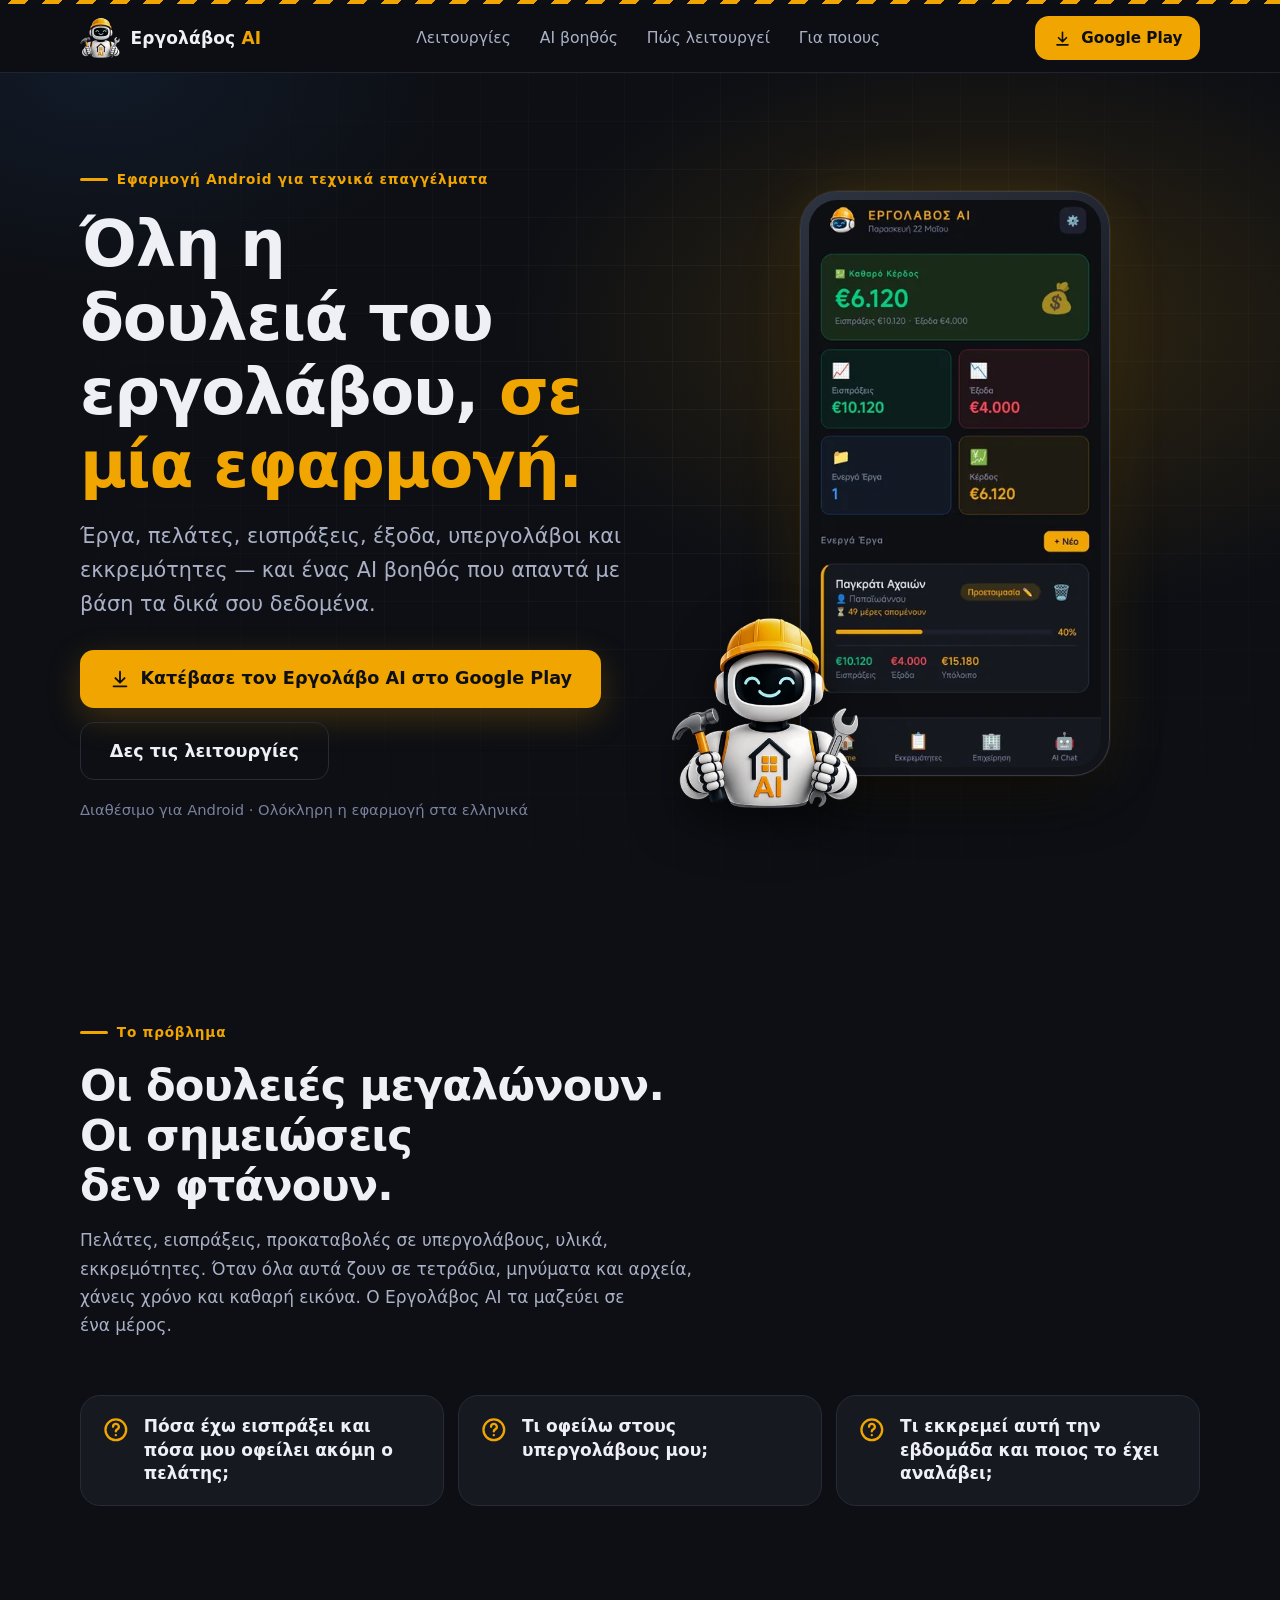
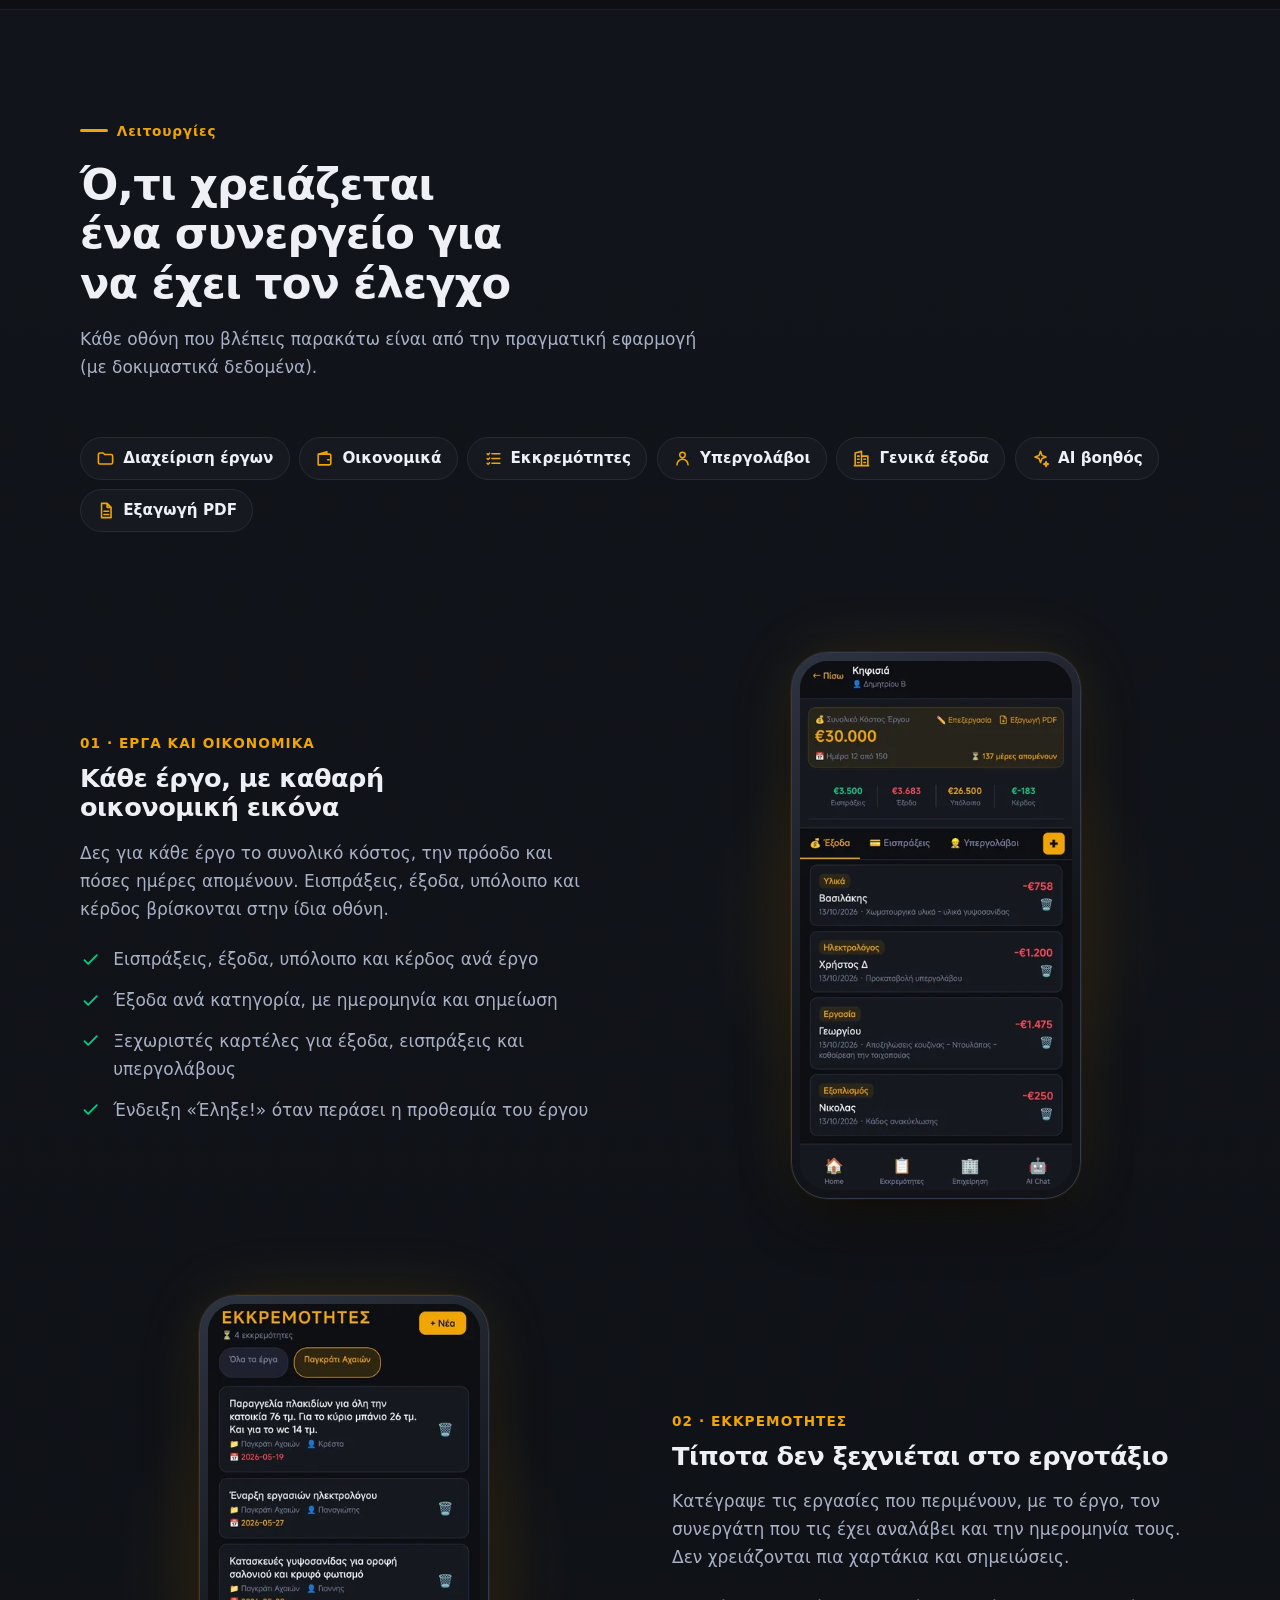
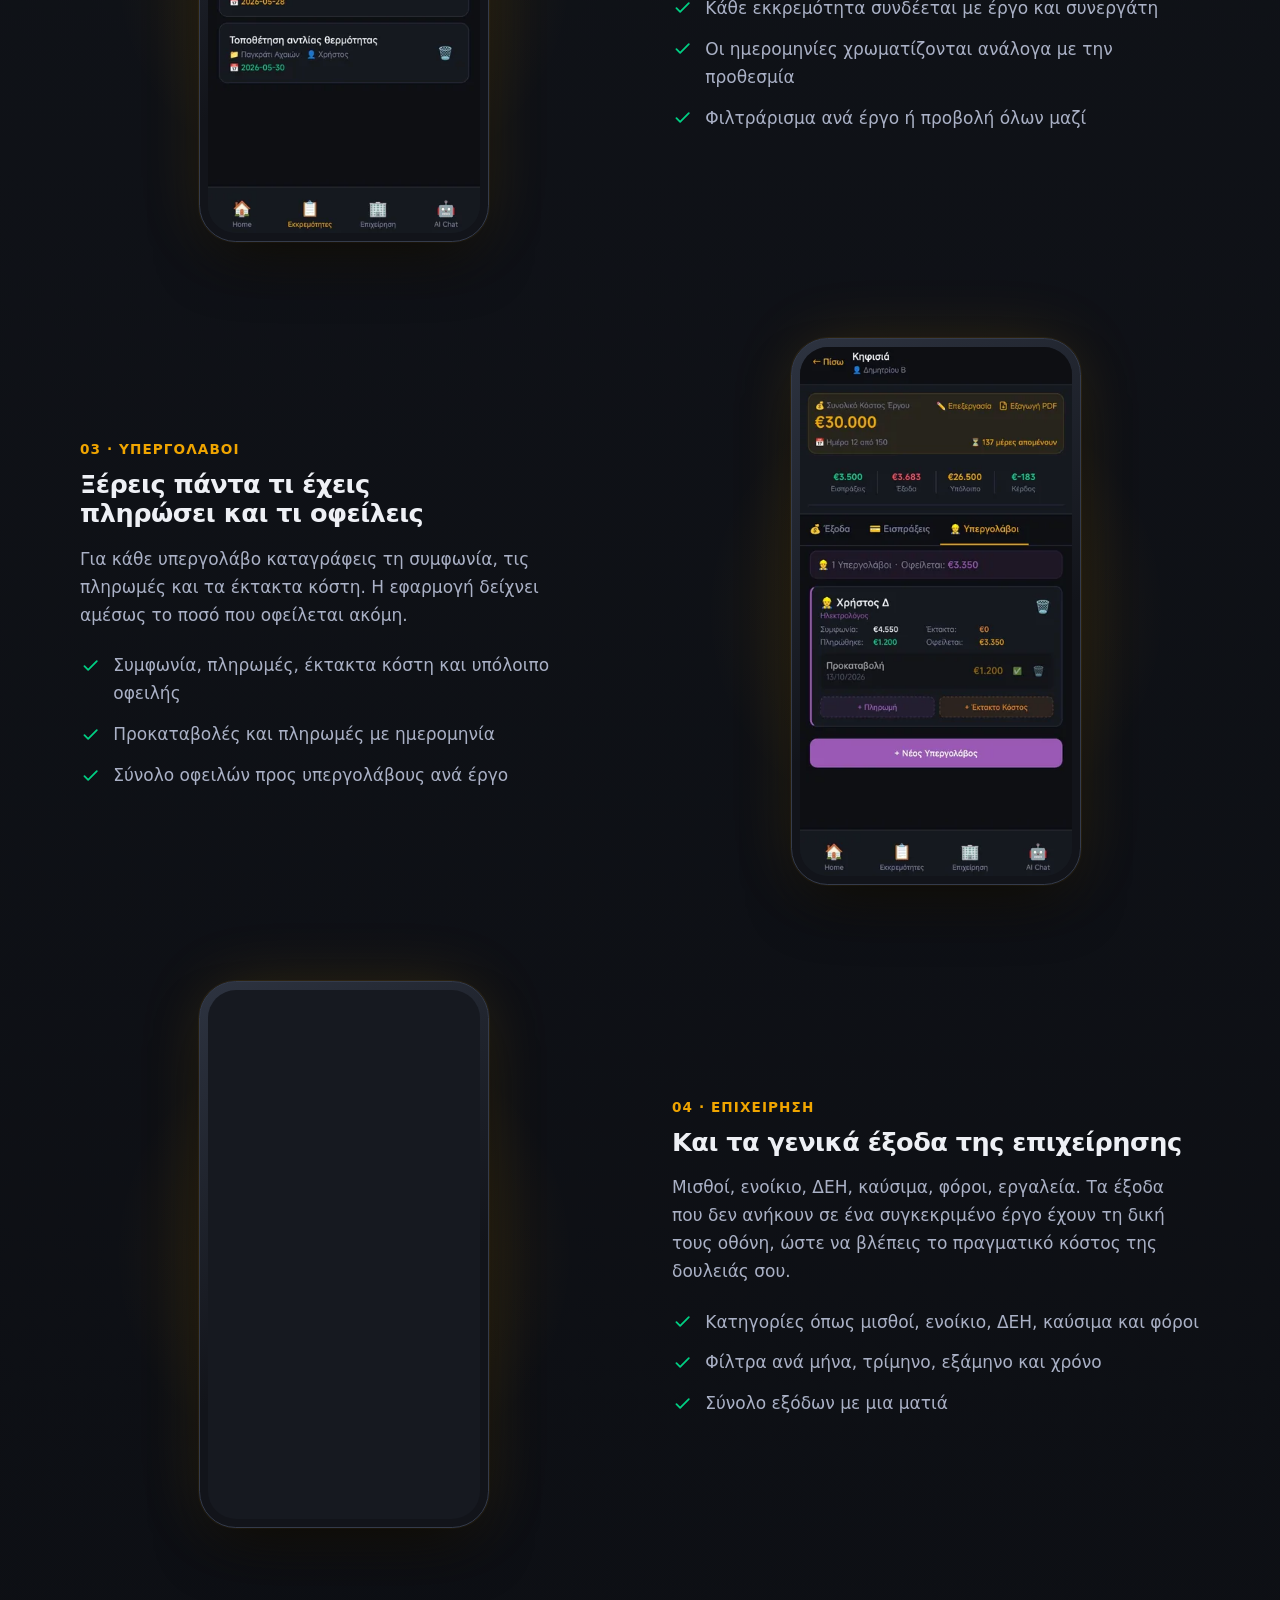
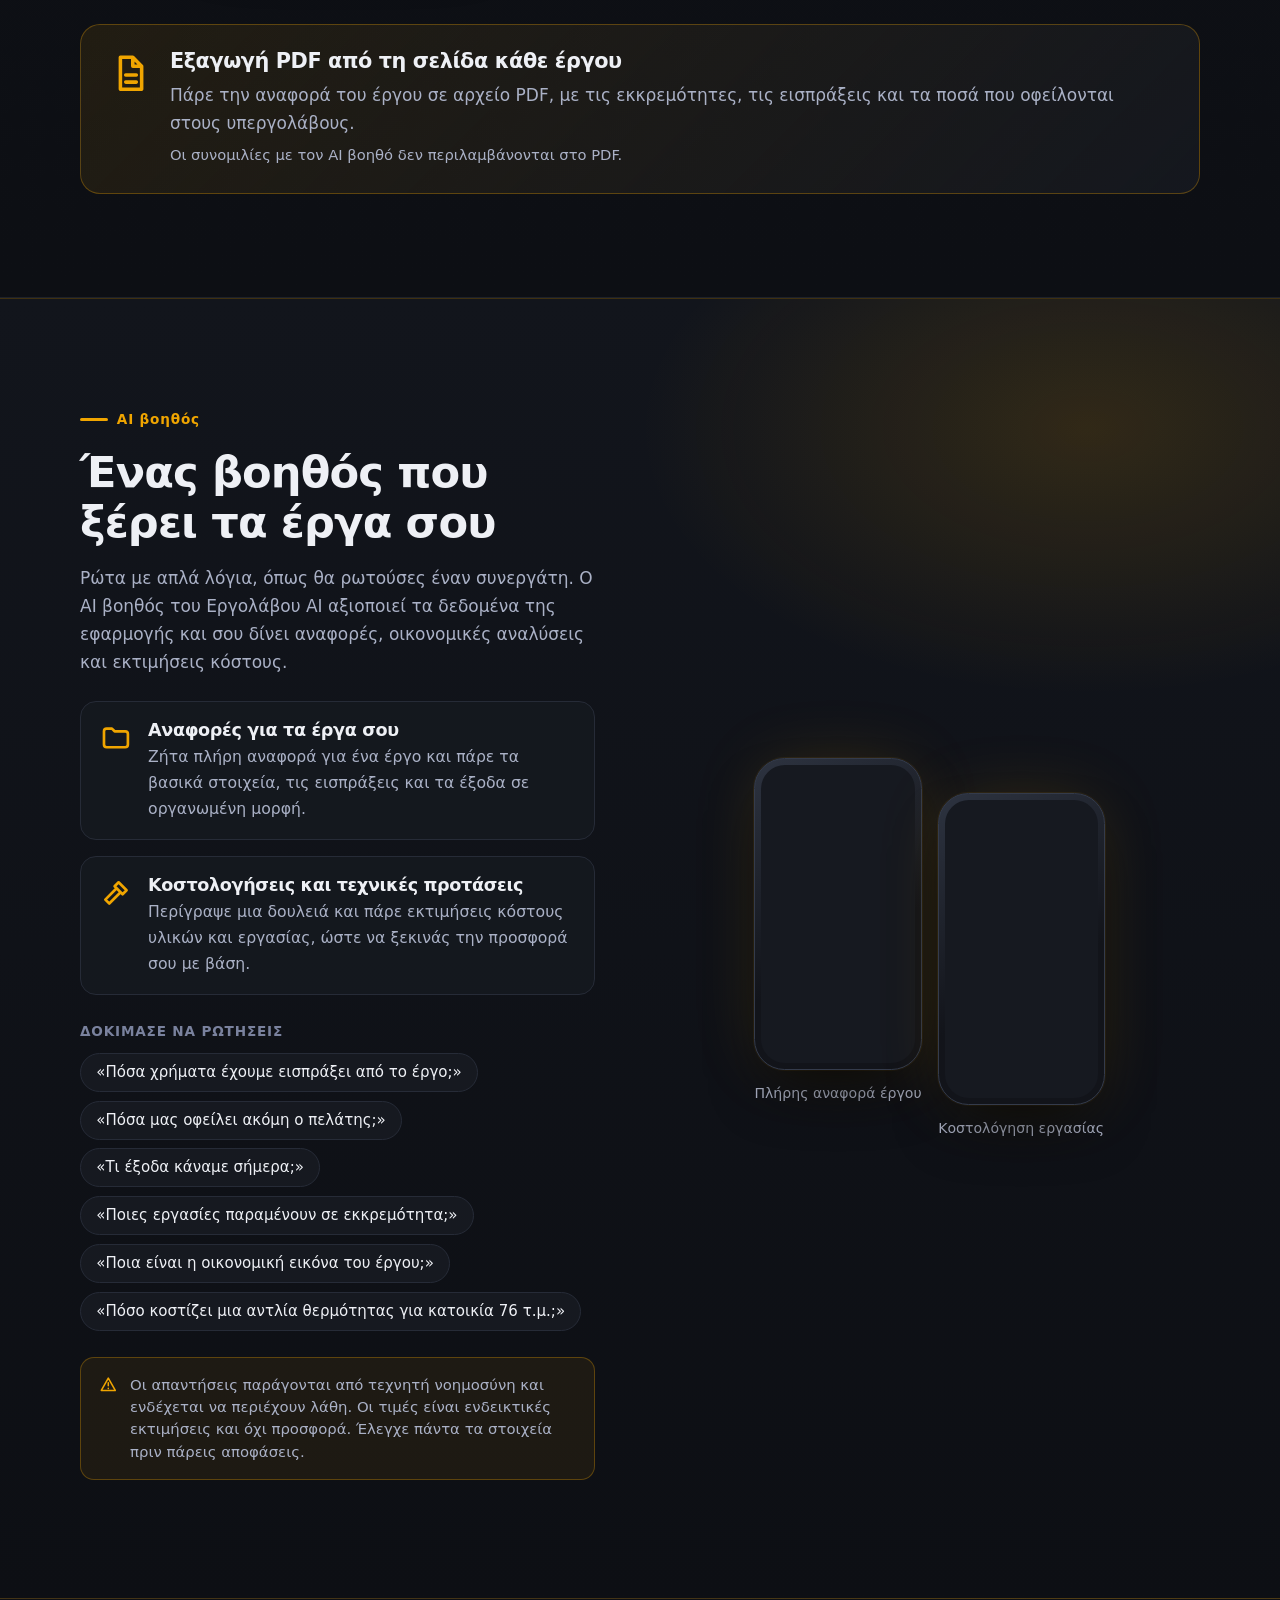
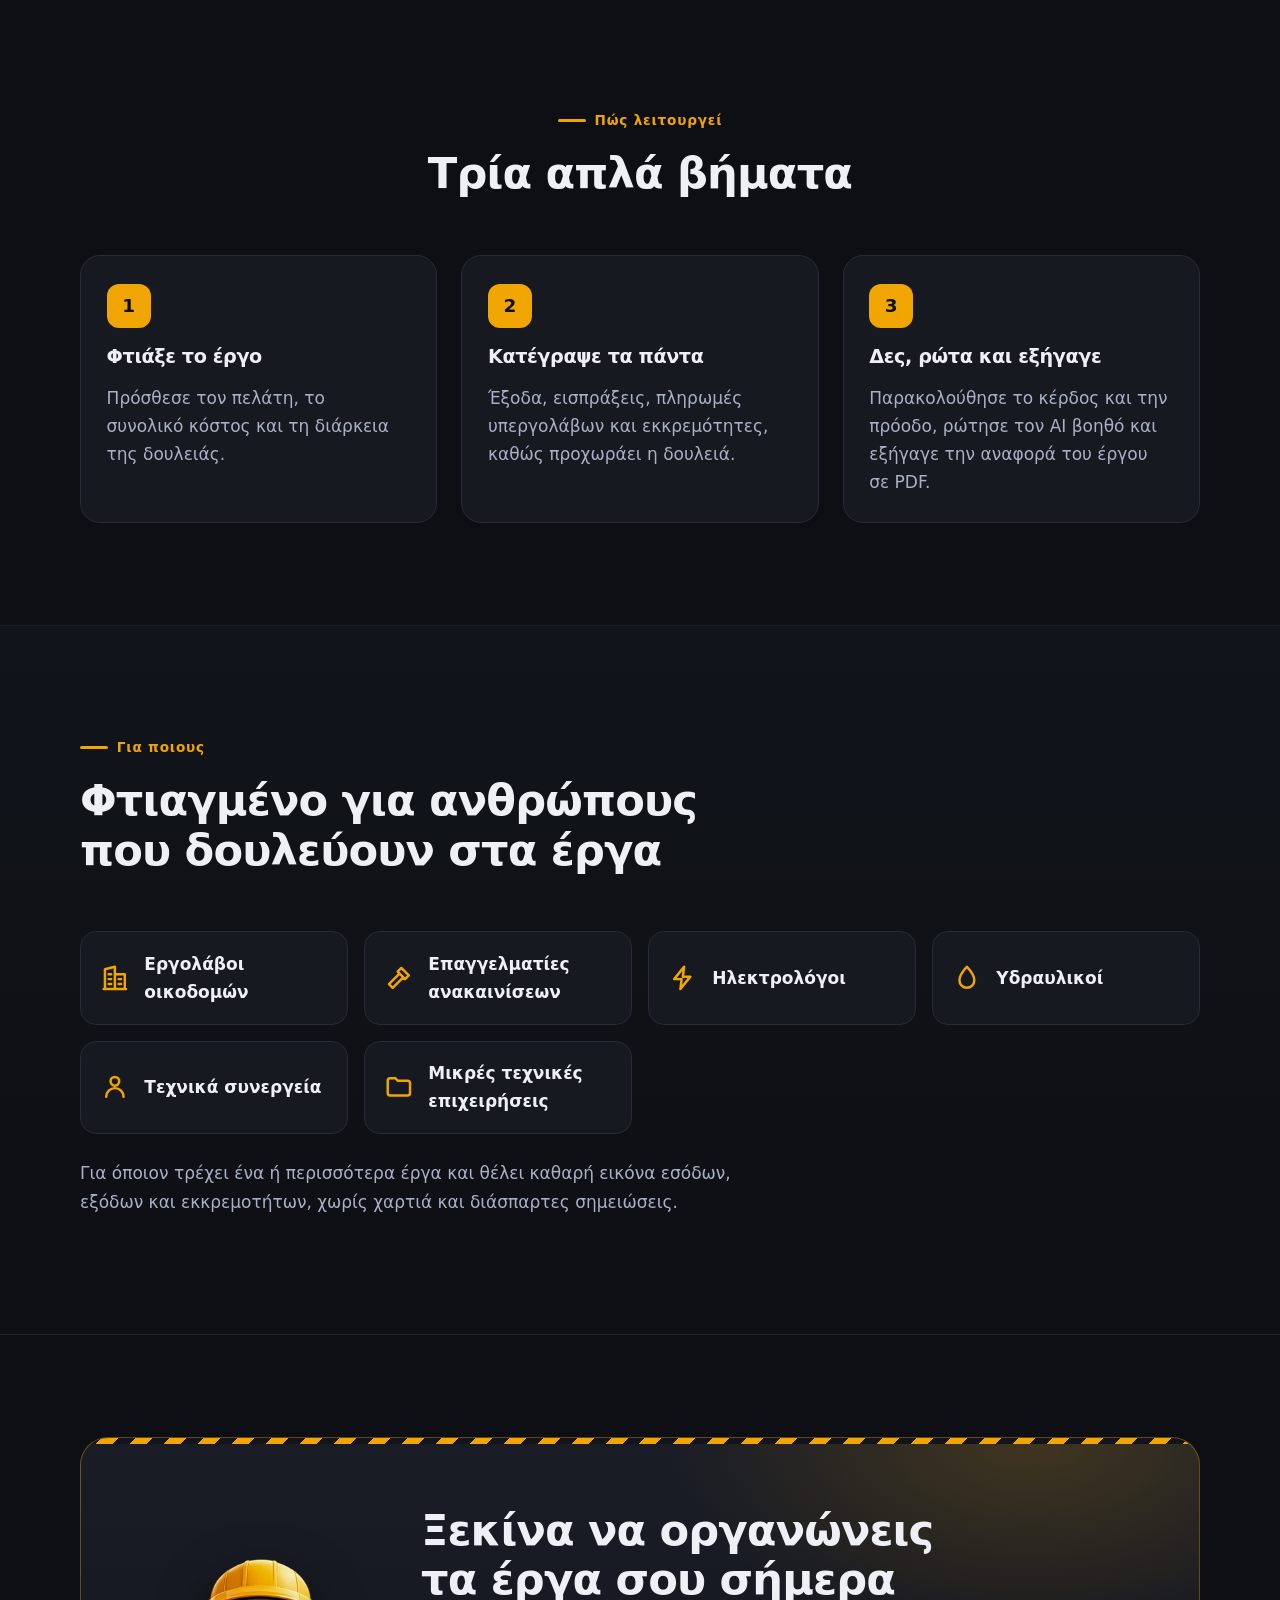
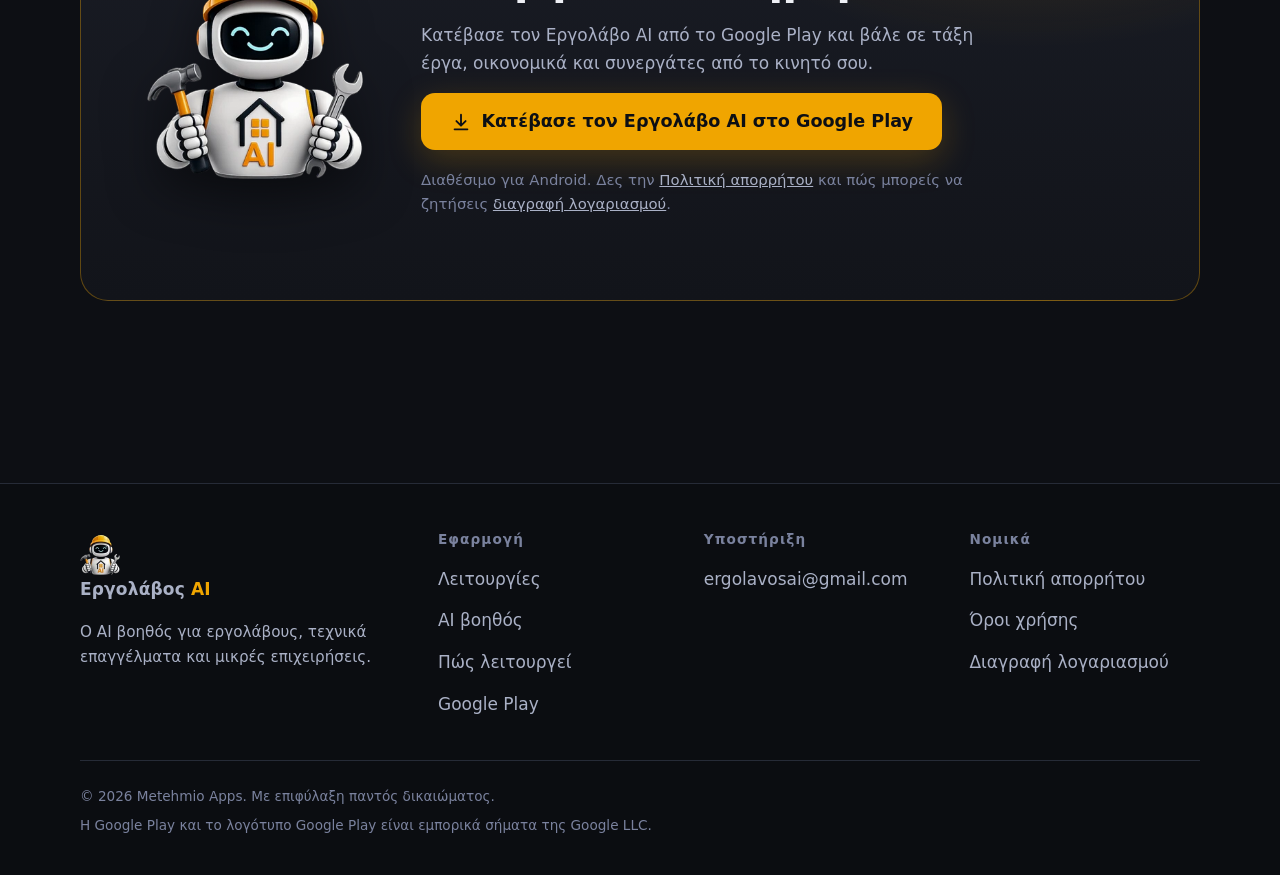
==== index.html @ 2bcfa74c "Ενημέρωση: εξαγωγή PDF και νέα screenshots" ====
<!doctype html>
<html lang="el">
<head>
  <meta charset="utf-8">
  <meta name="viewport" content="width=device-width, initial-scale=1">
  <title>Εργολάβος AI – Εφαρμογή διαχείρισης έργων για εργολάβους</title>
  <meta name="description" content="Ο Εργολάβος AI είναι η εφαρμογή Android με AI βοηθό για εργολάβους: διαχείριση έργων, εισπράξεων, εξόδων, υπεργολάβων και εκκρεμοτήτων.">
  <meta name="theme-color" content="#0d0f14">
  <meta name="referrer" content="strict-origin-when-cross-origin">
  <meta http-equiv="Content-Security-Policy" content="default-src 'none'; img-src 'self'; style-src 'self'; script-src 'none'; connect-src 'none'; font-src 'none'; object-src 'none'; base-uri 'self'; form-action 'none'">
  <link rel="canonical" href="https://ergolavosai.gr/">

  <meta property="og:type" content="website">
  <meta property="og:locale" content="el_GR">
  <meta property="og:site_name" content="Εργολάβος AI">
  <meta property="og:title" content="Εργολάβος AI – Όλη η δουλειά του εργολάβου σε μία εφαρμογή">
  <meta property="og:description" content="Έργα, εισπράξεις, έξοδα, υπεργολάβοι και εκκρεμότητες, με AI βοηθό που ξέρει τα δεδομένα σου. Διαθέσιμο στο Google Play.">
  <meta property="og:url" content="https://ergolavosai.gr/">
  <meta property="og:image" content="https://ergolavosai.gr/assets/og-image.png">
  <meta property="og:image:width" content="1200">
  <meta property="og:image:height" content="630">
  <meta property="og:image:alt" content="Εργολάβος AI – ο ρομπότ μασκότ με κίτρινο κράνος">
  <meta name="twitter:card" content="summary_large_image">
  <meta name="twitter:title" content="Εργολάβος AI – Όλη η δουλειά του εργολάβου σε μία εφαρμογή">
  <meta name="twitter:description" content="Έργα, εισπράξεις, έξοδα, υπεργολάβοι και εκκρεμότητες, με AI βοηθό. Διαθέσιμο στο Google Play.">
  <meta name="twitter:image" content="https://ergolavosai.gr/assets/og-image.png">

  <link rel="icon" href="favicon.ico" sizes="48x48">
  <link rel="icon" href="favicon-32.png" type="image/png" sizes="32x32">
  <link rel="apple-touch-icon" href="apple-touch-icon.png">
  <link rel="stylesheet" href="styles.css">

  <script type="application/ld+json">
  {
    "@context": "https://schema.org",
    "@type": "SoftwareApplication",
    "name": "Εργολάβος AI",
    "applicationCategory": "BusinessApplication",
    "operatingSystem": "Android",
    "inLanguage": "el",
    "description": "Εφαρμογή Android με AI βοηθό για εργολάβους και τεχνικά επαγγέλματα: διαχείριση έργων, εισπράξεων, εξόδων, υπεργολάβων και εκκρεμοτήτων.",
    "url": "https://ergolavosai.gr/",
    "downloadUrl": "https://play.google.com/store/apps/details?id=com.metehmio.ergolabosai",
    "installUrl": "https://play.google.com/store/apps/details?id=com.metehmio.ergolabosai",
    "image": "https://ergolavosai.gr/assets/mascot-640.webp",
    "author": { "@type": "Organization", "name": "Metehmio Apps" }
  }
  </script>
</head>
<body>

<svg class="sprite" aria-hidden="true" focusable="false" xmlns="http://www.w3.org/2000/svg">
  <symbol id="i-check" viewBox="0 0 24 24"><path d="M5 12.5l4.2 4.2L19 7"/></symbol>
  <symbol id="i-download" viewBox="0 0 24 24"><path d="M12 4v11M7 11l5 5 5-5M5 20h14"/></symbol>
  <symbol id="i-folder" viewBox="0 0 24 24"><path d="M3 7a2 2 0 0 1 2-2h4l2 2h8a2 2 0 0 1 2 2v8a2 2 0 0 1-2 2H5a2 2 0 0 1-2-2z"/></symbol>
  <symbol id="i-wallet" viewBox="0 0 24 24"><path d="M4 6.5h14a2 2 0 0 1 2 2V18a2 2 0 0 1-2 2H4zM4 6.5l11-3v3M16 13.5h2"/></symbol>
  <symbol id="i-list" viewBox="0 0 24 24"><path d="M10 6h10M10 12h10M10 18h10M4 6l1.2 1.2L7 5.4M4 12l1.2 1.2L7 11.4M4 18l1.2 1.2L7 17.4"/></symbol>
  <symbol id="i-people" viewBox="0 0 24 24"><path d="M12 11a3.5 3.5 0 1 0 0-7 3.5 3.5 0 0 0 0 7zM5 20a7 7 0 0 1 14 0"/></symbol>
  <symbol id="i-building" viewBox="0 0 24 24"><path d="M4 21V5l8-2v18M12 9h8v12M7 9h2M7 13h2M7 17h2M15 13h2M15 17h2M3 21h18"/></symbol>
  <symbol id="i-spark" viewBox="0 0 24 24"><path d="M12 3l1.9 5.1L19 10l-5.1 1.9L12 17l-1.9-5.1L5 10l5.1-1.9zM19 16l.8 2.2L22 19l-2.2.8L19 22l-.8-2.2L16 19l2.2-.8z"/></symbol>
  <symbol id="i-warn" viewBox="0 0 24 24"><path d="M12 4l9 16H3zM12 10v4M12 17.2v.1"/></symbol>
  <symbol id="i-help" viewBox="0 0 24 24"><path d="M12 21a9 9 0 1 0 0-18 9 9 0 0 0 0 18zM9.6 9.4a2.5 2.5 0 1 1 3.6 2.2c-.8.4-1.2.9-1.2 1.8M12 16.6v.1"/></symbol>
  <symbol id="i-hammer" viewBox="0 0 24 24"><path d="M14 4l6 6-3 3-6-6zM12.5 8.5L4 17l3 3 8.5-8.5"/></symbol>
  <symbol id="i-drop" viewBox="0 0 24 24"><path d="M12 3s6 6.5 6 11a6 6 0 0 1-12 0c0-4.5 6-11 6-11z"/></symbol>
  <symbol id="i-file" viewBox="0 0 24 24"><path d="M7 3h7l5 5v13H7zM14 3v5h5M10 13h6M10 17h6"/></symbol>
  <symbol id="i-bolt" viewBox="0 0 24 24"><path d="M13 3L5 13h6l-1 8 8-10h-6z"/></symbol>
</svg>

<a class="skip" href="#main">Μετάβαση στο περιεχόμενο</a>

<div class="topbar" aria-hidden="true"></div>
<header class="site-header">
  <div class="wrap">
    <a class="brand" href="#top" aria-label="Εργολάβος AI – αρχική">
      <img src="assets/mascot-80.webp" width="40" height="40" alt="">
      <span>Εργολάβος <b>AI</b></span>
    </a>
    <nav class="nav" aria-label="Κύριο μενού">
      <a href="#features">Λειτουργίες</a>
      <a href="#ai">AI βοηθός</a>
      <a href="#how">Πώς λειτουργεί</a>
      <a href="#who">Για ποιους</a>
    </nav>
    <a class="btn btn-sm" href="https://play.google.com/store/apps/details?id=com.metehmio.ergolabosai&amp;hl=el" target="_blank" rel="noopener noreferrer">
      <svg class="i" aria-hidden="true"><use href="#i-download"/></svg>
      Google Play
    </a>
  </div>
</header>

<main id="main">

  <!-- 1. HERO -->
  <section class="hero" id="top" aria-labelledby="hero-title">
    <div class="wrap">
      <div>
        <p class="eyebrow">Εφαρμογή Android για τεχνικά επαγγέλματα</p>
        <h1 id="hero-title">Όλη η δουλειά του εργολάβου, <em>σε μία εφαρμογή.</em></h1>
        <p class="lead">Έργα, πελάτες, εισπράξεις, έξοδα, υπεργολάβοι και εκκρεμότητες — και ένας AI βοηθός που απαντά με βάση τα δικά σου δεδομένα.</p>
        <div class="cta-row">
          <a class="btn btn-lg" href="https://play.google.com/store/apps/details?id=com.metehmio.ergolabosai&amp;hl=el" target="_blank" rel="noopener noreferrer">
            <svg class="i" aria-hidden="true"><use href="#i-download"/></svg>
            Κατέβασε τον Εργολάβο AI στο Google Play
          </a>
          <a class="btn btn-lg btn-ghost" href="#features">Δες τις λειτουργίες</a>
        </div>
        <p class="hero-note">Διαθέσιμο για Android · Ολόκληρη η εφαρμογή στα ελληνικά</p>
      </div>

      <div class="hero-visual">
        <div class="phone">
          <img src="assets/home-720.webp" srcset="assets/home-360.webp 360w, assets/home-720.webp 720w" sizes="(min-width: 900px) 310px, 74vw" width="360" height="700" fetchpriority="high" decoding="async" alt="Αρχική οθόνη του Εργολάβου AI με καθαρό κέρδος, εισπράξεις, έξοδα και τα ενεργά έργα">
        </div>
        <img class="hero-mascot" src="assets/mascot-320.webp" width="320" height="320" alt="" decoding="async">
      </div>
    </div>
  </section>

  <!-- 2. ΤΟ ΠΡΟΒΛΗΜΑ -->
  <section class="section" aria-labelledby="problem-title">
    <div class="wrap">
      <div class="section-head reveal">
        <p class="eyebrow">Το πρόβλημα</p>
        <h2 id="problem-title">Οι δουλειές μεγαλώνουν. Οι σημειώσεις δεν φτάνουν.</h2>
        <p>Πελάτες, εισπράξεις, προκαταβολές σε υπεργολάβους, υλικά, εκκρεμότητες. Όταν όλα αυτά ζουν σε τετράδια, μηνύματα και αρχεία, χάνεις χρόνο και καθαρή εικόνα. Ο Εργολάβος AI τα μαζεύει σε ένα μέρος.</p>
      </div>
      <ul class="asks">
        <li class="ask reveal"><svg class="i" aria-hidden="true"><use href="#i-help"/></svg>Πόσα έχω εισπράξει και πόσα μου οφείλει ακόμη ο πελάτης;</li>
        <li class="ask reveal"><svg class="i" aria-hidden="true"><use href="#i-help"/></svg>Τι οφείλω στους υπεργολάβους μου;</li>
        <li class="ask reveal"><svg class="i" aria-hidden="true"><use href="#i-help"/></svg>Τι εκκρεμεί αυτή την εβδομάδα και ποιος το έχει αναλάβει;</li>
      </ul>
    </div>
  </section>

  <!-- 3. ΒΑΣΙΚΕΣ ΛΕΙΤΟΥΡΓΙΕΣ -->
  <section class="section alt" id="features" aria-labelledby="features-title">
    <div class="wrap">
      <div class="section-head">
        <p class="eyebrow">Λειτουργίες</p>
        <h2 id="features-title">Ό,τι χρειάζεται ένα συνεργείο για να έχει τον έλεγχο</h2>
        <p>Κάθε οθόνη που βλέπεις παρακάτω είναι από την πραγματική εφαρμογή (με δοκιμαστικά δεδομένα).</p>
      </div>

      <ul class="chips-row" aria-label="Σύνοψη λειτουργιών">
        <li class="tag"><svg class="i" aria-hidden="true"><use href="#i-folder"/></svg>Διαχείριση έργων</li>
        <li class="tag"><svg class="i" aria-hidden="true"><use href="#i-wallet"/></svg>Οικονομικά</li>
        <li class="tag"><svg class="i" aria-hidden="true"><use href="#i-list"/></svg>Εκκρεμότητες</li>
        <li class="tag"><svg class="i" aria-hidden="true"><use href="#i-people"/></svg>Υπεργολάβοι</li>
        <li class="tag"><svg class="i" aria-hidden="true"><use href="#i-building"/></svg>Γενικά έξοδα</li>
        <li class="tag"><svg class="i" aria-hidden="true"><use href="#i-spark"/></svg>AI βοηθός</li>
        <li class="tag"><svg class="i" aria-hidden="true"><use href="#i-file"/></svg>Εξαγωγή PDF</li>
      </ul>

      <article class="showcase reveal">
        <div>
          <span class="num">01 · ΕΡΓΑ ΚΑΙ ΟΙΚΟΝΟΜΙΚΑ</span>
          <h3>Κάθε έργο, με καθαρή οικονομική εικόνα</h3>
          <p>Δες για κάθε έργο το συνολικό κόστος, την πρόοδο και πόσες ημέρες απομένουν. Εισπράξεις, έξοδα, υπόλοιπο και κέρδος βρίσκονται στην ίδια οθόνη.</p>
          <ul class="checks">
            <li><svg class="i" aria-hidden="true"><use href="#i-check"/></svg>Εισπράξεις, έξοδα, υπόλοιπο και κέρδος ανά έργο</li>
            <li><svg class="i" aria-hidden="true"><use href="#i-check"/></svg>Έξοδα ανά κατηγορία, με ημερομηνία και σημείωση</li>
            <li><svg class="i" aria-hidden="true"><use href="#i-check"/></svg>Ξεχωριστές καρτέλες για έξοδα, εισπράξεις και υπεργολάβους</li>
            <li><svg class="i" aria-hidden="true"><use href="#i-check"/></svg>Ένδειξη «Έληξε!» όταν περάσει η προθεσμία του έργου</li>
          </ul>
        </div>
        <div class="showcase-media">
          <div class="phone">
            <img src="assets/project-expenses-720.webp" srcset="assets/project-expenses-360.webp 360w, assets/project-expenses-720.webp 720w" sizes="(min-width: 860px) 290px, 70vw" width="360" height="700" loading="lazy" decoding="async" alt="Σελίδα έργου με συνολικό κόστος, εισπράξεις, έξοδα, υπόλοιπο και κέρδος, κουμπί Εξαγωγή PDF και καρτέλες Έξοδα, Εισπράξεις και Υπεργολάβοι">
          </div>
        </div>
      </article>

      <article class="showcase flip reveal">
        <div>
          <span class="num">02 · ΕΚΚΡΕΜΟΤΗΤΕΣ</span>
          <h3>Τίποτα δεν ξεχνιέται στο εργοτάξιο</h3>
          <p>Κατέγραψε τις εργασίες που περιμένουν, με το έργο, τον συνεργάτη που τις έχει αναλάβει και την ημερομηνία τους. Δεν χρειάζονται πια χαρτάκια και σημειώσεις.</p>
          <ul class="checks">
            <li><svg class="i" aria-hidden="true"><use href="#i-check"/></svg>Κάθε εκκρεμότητα συνδέεται με έργο και συνεργάτη</li>
            <li><svg class="i" aria-hidden="true"><use href="#i-check"/></svg>Οι ημερομηνίες χρωματίζονται ανάλογα με την προθεσμία</li>
            <li><svg class="i" aria-hidden="true"><use href="#i-check"/></svg>Φιλτράρισμα ανά έργο ή προβολή όλων μαζί</li>
          </ul>
        </div>
        <div class="showcase-media">
          <div class="phone">
            <img src="assets/tasks-720.webp" srcset="assets/tasks-360.webp 360w, assets/tasks-720.webp 720w" sizes="(min-width: 860px) 290px, 70vw" width="360" height="700" loading="lazy" decoding="async" alt="Οθόνη εκκρεμοτήτων με εργασίες ανά έργο, συνεργάτη και ημερομηνία">
          </div>
        </div>
      </article>

      <article class="showcase reveal">
        <div>
          <span class="num">03 · ΥΠΕΡΓΟΛΑΒΟΙ</span>
          <h3>Ξέρεις πάντα τι έχεις πληρώσει και τι οφείλεις</h3>
          <p>Για κάθε υπεργολάβο καταγράφεις τη συμφωνία, τις πληρωμές και τα έκτακτα κόστη. Η εφαρμογή δείχνει αμέσως το ποσό που οφείλεται ακόμη.</p>
          <ul class="checks">
            <li><svg class="i" aria-hidden="true"><use href="#i-check"/></svg>Συμφωνία, πληρωμές, έκτακτα κόστη και υπόλοιπο οφειλής</li>
            <li><svg class="i" aria-hidden="true"><use href="#i-check"/></svg>Προκαταβολές και πληρωμές με ημερομηνία</li>
            <li><svg class="i" aria-hidden="true"><use href="#i-check"/></svg>Σύνολο οφειλών προς υπεργολάβους ανά έργο</li>
          </ul>
        </div>
        <div class="showcase-media">
          <div class="phone">
            <img src="assets/subcontractors-720.webp" srcset="assets/subcontractors-360.webp 360w, assets/subcontractors-720.webp 720w" sizes="(min-width: 860px) 290px, 70vw" width="360" height="700" loading="lazy" decoding="async" alt="Καρτέλα υπεργολάβων με συμφωνία, πληρωμές, έκτακτα κόστη και ποσό που οφείλεται">
          </div>
        </div>
      </article>

      <article class="showcase flip reveal">
        <div>
          <span class="num">04 · ΕΠΙΧΕΙΡΗΣΗ</span>
          <h3>Και τα γενικά έξοδα της επιχείρησης</h3>
          <p>Μισθοί, ενοίκιο, ΔΕΗ, καύσιμα, φόροι, εργαλεία. Τα έξοδα που δεν ανήκουν σε ένα συγκεκριμένο έργο έχουν τη δική τους οθόνη, ώστε να βλέπεις το πραγματικό κόστος της δουλειάς σου.</p>
          <ul class="checks">
            <li><svg class="i" aria-hidden="true"><use href="#i-check"/></svg>Κατηγορίες όπως μισθοί, ενοίκιο, ΔΕΗ, καύσιμα και φόροι</li>
            <li><svg class="i" aria-hidden="true"><use href="#i-check"/></svg>Φίλτρα ανά μήνα, τρίμηνο, εξάμηνο και χρόνο</li>
            <li><svg class="i" aria-hidden="true"><use href="#i-check"/></svg>Σύνολο εξόδων με μια ματιά</li>
          </ul>
        </div>
        <div class="showcase-media">
          <div class="phone">
            <img src="assets/business-720.webp" srcset="assets/business-360.webp 360w, assets/business-720.webp 720w" sizes="(min-width: 860px) 290px, 70vw" width="360" height="700" loading="lazy" decoding="async" alt="Οθόνη γενικών εξόδων επιχείρησης με φίλτρα περιόδου και κατηγορίας">
          </div>
        </div>
      </article>

      <div class="pdf-band reveal">
        <svg class="i" aria-hidden="true"><use href="#i-file"/></svg>
        <div>
          <h3>Εξαγωγή PDF από τη σελίδα κάθε έργου</h3>
          <p>Πάρε την αναφορά του έργου σε αρχείο PDF, με τις εκκρεμότητες, τις εισπράξεις και τα ποσά που οφείλονται στους υπεργολάβους.</p>
          <p class="small">Οι συνομιλίες με τον AI βοηθό δεν περιλαμβάνονται στο PDF.</p>
        </div>
      </div>
    </div>
  </section>

  <!-- 4. AI ASSISTANT -->
  <section class="section ai" id="ai" aria-labelledby="ai-title">
    <div class="wrap ai-grid">
      <div class="reveal">
        <p class="eyebrow">AI βοηθός</p>
        <h2 id="ai-title">Ένας βοηθός που ξέρει τα έργα σου</h2>
        <p>Ρώτα με απλά λόγια, όπως θα ρωτούσες έναν συνεργάτη. Ο AI βοηθός του Εργολάβου AI αξιοποιεί τα δεδομένα της εφαρμογής και σου δίνει αναφορές, οικονομικές αναλύσεις και εκτιμήσεις κόστους.</p>

        <div class="ai-kinds">
          <div class="kind">
            <svg class="i" aria-hidden="true"><use href="#i-folder"/></svg>
            <div>
              <h3>Αναφορές για τα έργα σου</h3>
              <p>Ζήτα πλήρη αναφορά για ένα έργο και πάρε τα βασικά στοιχεία, τις εισπράξεις και τα έξοδα σε οργανωμένη μορφή.</p>
            </div>
          </div>
          <div class="kind">
            <svg class="i" aria-hidden="true"><use href="#i-hammer"/></svg>
            <div>
              <h3>Κοστολογήσεις και τεχνικές προτάσεις</h3>
              <p>Περίγραψε μια δουλειά και πάρε εκτιμήσεις κόστους υλικών και εργασίας, ώστε να ξεκινάς την προσφορά σου με βάση.</p>
            </div>
          </div>
        </div>

        <h3 class="try-title">ΔΟΚΙΜΑΣΕ ΝΑ ΡΩΤΗΣΕΙΣ</h3>
        <ul class="qs">
          <li>«Πόσα χρήματα έχουμε εισπράξει από το έργο;»</li>
          <li>«Πόσα μας οφείλει ακόμη ο πελάτης;»</li>
          <li>«Τι έξοδα κάναμε σήμερα;»</li>
          <li>«Ποιες εργασίες παραμένουν σε εκκρεμότητα;»</li>
          <li>«Ποια είναι η οικονομική εικόνα του έργου;»</li>
          <li>«Πόσο κοστίζει μια αντλία θερμότητας για κατοικία 76 τ.μ.;»</li>
        </ul>

        <p class="notice">
          <svg class="i" aria-hidden="true"><use href="#i-warn"/></svg>
          <span>Οι απαντήσεις παράγονται από τεχνητή νοημοσύνη και ενδέχεται να περιέχουν λάθη. Οι τιμές είναι ενδεικτικές εκτιμήσεις και όχι προσφορά. Έλεγχε πάντα τα στοιχεία πριν πάρεις αποφάσεις.</span>
        </p>
      </div>

      <div class="duo reveal">
        <figure>
          <div class="phone">
            <img src="assets/ai-report-720.webp" srcset="assets/ai-report-360.webp 360w, assets/ai-report-720.webp 720w" sizes="(min-width: 960px) 270px, 44vw" width="360" height="700" loading="lazy" decoding="async" alt="Ο AI βοηθός δίνει πλήρη αναφορά για ένα έργο με βασικά και οικονομικά στοιχεία">
          </div>
          <figcaption>Πλήρης αναφορά έργου</figcaption>
        </figure>
        <figure>
          <div class="phone">
            <img src="assets/ai-costing-720.webp" srcset="assets/ai-costing-360.webp 360w, assets/ai-costing-720.webp 720w" sizes="(min-width: 960px) 270px, 44vw" width="360" height="700" loading="lazy" decoding="async" alt="Ο AI βοηθός κοστολογεί την τοποθέτηση αντλίας θερμότητας σε κατοικία 76 τετραγωνικών">
          </div>
          <figcaption>Κοστολόγηση εργασίας</figcaption>
        </figure>
      </div>
    </div>
  </section>

  <!-- 5. ΠΩΣ ΛΕΙΤΟΥΡΓΕΙ -->
  <section class="section" id="how" aria-labelledby="how-title">
    <div class="wrap">
      <div class="section-head center">
        <p class="eyebrow">Πώς λειτουργεί</p>
        <h2 id="how-title">Τρία απλά βήματα</h2>
      </div>
      <ol class="steps">
        <li class="step reveal">
          <h3>Φτιάξε το έργο</h3>
          <p>Πρόσθεσε τον πελάτη, το συνολικό κόστος και τη διάρκεια της δουλειάς.</p>
        </li>
        <li class="step reveal">
          <h3>Κατέγραψε τα πάντα</h3>
          <p>Έξοδα, εισπράξεις, πληρωμές υπεργολάβων και εκκρεμότητες, καθώς προχωράει η δουλειά.</p>
        </li>
        <li class="step reveal">
          <h3>Δες, ρώτα και εξήγαγε</h3>
          <p>Παρακολούθησε το κέρδος και την πρόοδο, ρώτησε τον AI βοηθό και εξήγαγε την αναφορά του έργου σε PDF.</p>
        </li>
      </ol>
    </div>
  </section>

  <!-- 6. ΣΕ ΠΟΙΟΥΣ ΑΠΕΥΘΥΝΕΤΑΙ -->
  <section class="section alt" id="who" aria-labelledby="who-title">
    <div class="wrap">
      <div class="section-head">
        <p class="eyebrow">Για ποιους</p>
        <h2 id="who-title">Φτιαγμένο για ανθρώπους που δουλεύουν στα έργα</h2>
      </div>
      <ul class="who">
        <li class="reveal"><svg class="i" aria-hidden="true"><use href="#i-building"/></svg>Εργολάβοι οικοδομών</li>
        <li class="reveal"><svg class="i" aria-hidden="true"><use href="#i-hammer"/></svg>Επαγγελματίες ανακαινίσεων</li>
        <li class="reveal"><svg class="i" aria-hidden="true"><use href="#i-bolt"/></svg>Ηλεκτρολόγοι</li>
        <li class="reveal"><svg class="i" aria-hidden="true"><use href="#i-drop"/></svg>Υδραυλικοί</li>
        <li class="reveal"><svg class="i" aria-hidden="true"><use href="#i-people"/></svg>Τεχνικά συνεργεία</li>
        <li class="reveal"><svg class="i" aria-hidden="true"><use href="#i-folder"/></svg>Μικρές τεχνικές επιχειρήσεις</li>
      </ul>
      <p class="who-note">Για όποιον τρέχει ένα ή περισσότερα έργα και θέλει καθαρή εικόνα εσόδων, εξόδων και εκκρεμοτήτων, χωρίς χαρτιά και διάσπαρτες σημειώσεις.</p>
    </div>
  </section>

  <!-- 7. DOWNLOAD -->
  <section class="section" id="download" aria-labelledby="download-title">
    <div class="wrap">
      <div class="download reveal">
        <img src="assets/mascot-320.webp" width="320" height="320" loading="lazy" decoding="async" alt="Ο μασκότ του Εργολάβου AI: ρομπότ με κίτρινο κράνος, σφυρί και κλειδί">
        <div>
          <h2 id="download-title">Ξεκίνα να οργανώνεις τα έργα σου σήμερα</h2>
          <p>Κατέβασε τον Εργολάβο AI από το Google Play και βάλε σε τάξη έργα, οικονομικά και συνεργάτες από το κινητό σου.</p>
          <a class="btn btn-lg" href="https://play.google.com/store/apps/details?id=com.metehmio.ergolabosai&amp;hl=el" target="_blank" rel="noopener noreferrer">
            <svg class="i" aria-hidden="true"><use href="#i-download"/></svg>
            Κατέβασε τον Εργολάβο AI στο Google Play
          </a>
          <p class="small">Διαθέσιμο για Android. Δες την <a href="privacy-policy.html">Πολιτική απορρήτου</a> και πώς μπορείς να ζητήσεις <a href="delete-account.html">διαγραφή λογαριασμού</a>.</p>
        </div>
      </div>
    </div>
  </section>

</main>

<footer class="site-footer">
  <div class="wrap">
    <div class="foot-grid">
      <div class="foot-about">
        <a class="brand" href="#top" aria-label="Εργολάβος AI – πάνω">
          <img src="assets/mascot-80.webp" width="40" height="40" alt="" loading="lazy">
          <span>Εργολάβος <b>AI</b></span>
        </a>
        <p>Ο AI βοηθός για εργολάβους, τεχνικά επαγγέλματα και μικρές επιχειρήσεις.</p>
      </div>
      <div>
        <h2>Εφαρμογή</h2>
        <ul>
          <li><a href="#features">Λειτουργίες</a></li>
          <li><a href="#ai">AI βοηθός</a></li>
          <li><a href="#how">Πώς λειτουργεί</a></li>
          <li><a href="https://play.google.com/store/apps/details?id=com.metehmio.ergolabosai&amp;hl=el" target="_blank" rel="noopener noreferrer">Google Play</a></li>
        </ul>
      </div>
      <div>
        <h2>Υποστήριξη</h2>
        <ul>
          <li><a href="mailto:ergolavosai@gmail.com">ergolavosai@gmail.com</a></li>
        </ul>
      </div>
      <div>
        <h2>Νομικά</h2>
        <ul>
          <li><a href="privacy-policy.html">Πολιτική απορρήτου</a></li>
          <li><a href="terms.html">Όροι χρήσης</a></li>
          <li><a href="delete-account.html">Διαγραφή λογαριασμού</a></li>
        </ul>
      </div>
    </div>
    <div class="legal">
      <p>© 2026 Metehmio Apps. Με επιφύλαξη παντός δικαιώματος.</p>
      <p>Η Google Play και το λογότυπο Google Play είναι εμπορικά σήματα της Google LLC.</p>
    </div>
  </div>
</footer>

</body>
</html>
---- styles.css ----
/* Εργολάβος AI — ergolavosai.gr
   Παλέτα από το tailwind.config.js της εφαρμογής. Χωρίς εξωτερικές γραμματοσειρές ή βιβλιοθήκες. */

:root {
  --bg: #0d0f14;
  --card: #161920;
  --card-2: #1c2029;
  --line: #262b37;
  --accent: #f0a500;
  --accent-2: #ffc24a;
  --danger: #ff4757;
  --success: #00d084;
  --blue: #3d8ef8;
  --muted: #7a829e;
  --soft: #aab1c6;
  --text: #eef0f5;
  --radius: 20px;
  --maxw: 1120px;
  color-scheme: dark;
}

*,
*::before,
*::after { box-sizing: border-box; }

html {
  scroll-behavior: smooth;
  scroll-padding-top: 84px;
  -webkit-text-size-adjust: 100%;
  text-size-adjust: 100%;
}

@media (prefers-reduced-motion: reduce) {
  html { scroll-behavior: auto; }
}

body {
  margin: 0;
  background: var(--bg);
  color: var(--text);
  font: 400 1.0625rem/1.65 system-ui, -apple-system, "Segoe UI", Roboto, "Helvetica Neue", Arial, sans-serif;
  -webkit-font-smoothing: antialiased;
  overflow-x: hidden;
}

img { max-width: 100%; height: auto; display: block; }
a { color: var(--accent); }
a:hover { color: var(--accent-2); }

h1, h2, h3 { line-height: 1.15; letter-spacing: -0.02em; margin: 0 0 1rem; text-wrap: balance; }
h1 { font-size: clamp(2.2rem, 7vw, 4rem); font-weight: 800; }
h2 { font-size: clamp(1.7rem, 4.6vw, 2.7rem); font-weight: 800; }
h3 { font-size: clamp(1.25rem, 2.8vw, 1.6rem); font-weight: 700; }
p { margin: 0 0 1rem; color: var(--soft); text-wrap: pretty; }
ul, ol { margin: 0; padding: 0; list-style: none; }

.wrap { width: min(100% - 2rem, var(--maxw)); margin-inline: auto; }

.sprite { position: absolute; width: 0; height: 0; overflow: hidden; }
.i {
  width: 1.25em; height: 1.25em; flex: none;
  fill: none; stroke: currentColor; stroke-width: 2;
  stroke-linecap: round; stroke-linejoin: round;
}

.skip {
  position: absolute; left: 1rem; top: -4rem; z-index: 100;
  background: var(--accent); color: #0d0f14; font-weight: 700;
  padding: .7rem 1rem; border-radius: 10px; text-decoration: none;
}
.skip:focus { top: 1rem; }

:focus-visible { outline: 3px solid var(--accent-2); outline-offset: 3px; border-radius: 6px; }

/* ---------- Κουμπιά ---------- */
.btn {
  display: inline-flex; align-items: center; justify-content: center; gap: .6rem;
  min-height: 48px; padding: .9rem 1.5rem;
  background: var(--accent); color: #0d0f14;
  font-weight: 700; font-size: 1rem; line-height: 1.2; text-align: center; text-decoration: none;
  border-radius: 14px; border: 0;
  box-shadow: 0 10px 34px rgba(240, 165, 0, .22);
  transition: background .2s, transform .2s, box-shadow .2s;
}
.btn:hover { background: var(--accent-2); color: #0d0f14; transform: translateY(-2px); box-shadow: 0 14px 40px rgba(240, 165, 0, .32); }
.btn-lg { padding: 1.1rem 1.8rem; font-size: 1.1rem; }
.btn-sm { min-height: 44px; padding: .55rem 1.1rem; font-size: .95rem; box-shadow: none; }
.btn-ghost {
  background: transparent; color: var(--text); border: 1px solid var(--line); box-shadow: none;
}
.btn-ghost:hover { background: var(--card); color: var(--text); border-color: #3a4152; box-shadow: none; }

/* ---------- Header ---------- */
.topbar { height: 4px; background: repeating-linear-gradient(-45deg, var(--accent) 0 12px, var(--bg) 12px 24px); }

.site-header {
  position: sticky; top: 0; z-index: 50;
  background: rgba(13, 15, 20, .82);
  -webkit-backdrop-filter: blur(14px); backdrop-filter: blur(14px);
  border-bottom: 1px solid rgba(38, 43, 55, .8);
}
.site-header .wrap { display: flex; align-items: center; justify-content: space-between; gap: 1rem; min-height: 68px; }
.brand { display: inline-flex; align-items: center; gap: .65rem; text-decoration: none; color: var(--text); font-weight: 800; letter-spacing: .01em; }
.brand img { width: 40px; height: 40px; }
.brand span b { color: var(--accent); font-weight: 800; }
.nav { display: none; gap: 1.8rem; }
.nav a { color: var(--soft); text-decoration: none; font-size: .98rem; font-weight: 500; padding: .5rem 0; }
.nav a:hover { color: var(--text); }
@media (min-width: 880px) { .nav { display: flex; } }

/* ---------- Hero ---------- */
.hero {
  position: relative; overflow: hidden;
  padding-block: clamp(2.5rem, 7vw, 5.5rem) clamp(3rem, 7vw, 6rem);
  background:
    radial-gradient(700px 420px at 78% 30%, rgba(240, 165, 0, .16), transparent 70%),
    radial-gradient(500px 300px at 8% 0%, rgba(61, 142, 248, .09), transparent 70%);
}
.hero::before {
  content: ""; position: absolute; inset: 0; pointer-events: none;
  background-image:
    linear-gradient(rgba(255, 255, 255, .035) 1px, transparent 1px),
    linear-gradient(90deg, rgba(255, 255, 255, .035) 1px, transparent 1px);
  background-size: 48px 48px;
  -webkit-mask-image: radial-gradient(ellipse at 60% 40%, #000 20%, transparent 75%);
  mask-image: radial-gradient(ellipse at 60% 40%, #000 20%, transparent 75%);
}
.hero .wrap { position: relative; display: grid; gap: 3rem; align-items: center; }
@media (min-width: 900px) { .hero .wrap { grid-template-columns: 1.1fr .9fr; gap: 2rem; } }

.eyebrow {
  display: inline-flex; align-items: center; gap: .55rem;
  font-size: .85rem; font-weight: 700; letter-spacing: .06em;
  color: var(--accent); margin-bottom: 1.1rem;
}
.eyebrow::before { content: ""; width: 28px; height: 3px; background: var(--accent); border-radius: 2px; }

.hero h1 em { font-style: normal; color: var(--accent); }
.lead { font-size: clamp(1.1rem, 2.4vw, 1.3rem); max-width: 34em; color: var(--soft); }
.cta-row { display: flex; flex-wrap: wrap; gap: .9rem; margin-top: 1.8rem; }
.hero-note { margin: 1.1rem 0 0; font-size: .92rem; color: var(--muted); }
@media (max-width: 559px) { .cta-row .btn { width: 100%; } }

.hero-visual { position: relative; display: grid; place-items: center; padding: 1rem 0 2rem; }
.hero-visual .phone { width: min(74vw, 310px); }
.hero-mascot {
  position: absolute; left: 50%; bottom: 0; width: clamp(120px, 30vw, 190px);
  transform: translateX(-168%);
  filter: drop-shadow(0 18px 24px rgba(0, 0, 0, .55));
}
@media (min-width: 900px) { .hero-mascot { transform: translateX(-150%); } }
@media (prefers-reduced-motion: no-preference) {
  .hero-mascot { animation: bob 6s ease-in-out infinite; }
  @keyframes bob { 0%, 100% { translate: 0 0; } 50% { translate: 0 -10px; } }
}

/* ---------- Τηλέφωνο ---------- */
.phone {
  position: relative; border-radius: 2.3rem; padding: 8px;
  background: linear-gradient(150deg, #2d3340, #12141a 60%);
  border: 1px solid #343b4b;
  box-shadow: 0 30px 60px -20px rgba(0, 0, 0, .75), 0 0 0 1px rgba(240, 165, 0, .08), 0 0 70px -10px rgba(240, 165, 0, .18);
}
.phone img { width: 100%; aspect-ratio: 360 / 700; border-radius: 1.75rem; background: var(--card); }

/* ---------- Ενότητες ---------- */
.section { padding-block: clamp(3.5rem, 8vw, 6.5rem); }
.section-head { max-width: 40rem; margin-bottom: clamp(2rem, 5vw, 3.5rem); }
.section-head.center { margin-inline: auto; text-align: center; }
.section-head.center .eyebrow { justify-content: center; }
.alt { background: linear-gradient(180deg, #11141a, #0d0f14); border-block: 1px solid rgba(38, 43, 55, .6); }

/* Ερωτήσεις του εργολάβου */
.asks { display: grid; gap: .9rem; }
@media (min-width: 760px) { .asks { grid-template-columns: repeat(3, 1fr); } }
.ask {
  display: flex; align-items: flex-start; gap: .9rem;
  background: var(--card); border: 1px solid var(--line); border-radius: var(--radius);
  padding: 1.2rem 1.3rem; color: var(--text); font-weight: 600; line-height: 1.4;
}
.ask .i { color: var(--accent); margin-top: .1rem; font-size: 1.3em; }

/* Λειτουργίες */
.chips-row { display: flex; flex-wrap: wrap; gap: .6rem; margin-bottom: clamp(2.5rem, 6vw, 4.5rem); }
.tag {
  display: inline-flex; align-items: center; gap: .5rem;
  padding: .5rem .95rem; border-radius: 999px;
  background: var(--card); border: 1px solid var(--line);
  color: var(--text); font-size: .95rem; font-weight: 600;
}
.tag .i { color: var(--accent); }

.showcase { display: grid; gap: 2.2rem; align-items: center; padding-block: clamp(1.8rem, 4vw, 3rem); }
@media (min-width: 860px) {
  .showcase { grid-template-columns: 1fr 1fr; gap: 4rem; }
  .showcase.flip .showcase-media { order: -1; }
}
.showcase-media { position: relative; display: grid; place-items: center; }
.showcase-media::before {
  content: ""; position: absolute; width: 90%; aspect-ratio: 1; border-radius: 50%;
  background: radial-gradient(circle, rgba(240, 165, 0, .13), transparent 68%);
}
.showcase-media .phone { position: relative; width: min(70vw, 290px); }
.num { display: inline-block; font-size: .85rem; font-weight: 800; letter-spacing: .08em; color: var(--accent); margin-bottom: .6rem; }

.checks { display: grid; gap: .8rem; margin-top: 1.4rem; }
.checks li { display: flex; gap: .75rem; color: var(--soft); }
.checks .i { color: var(--success); margin-top: .22rem; }

/* AI */
.ai {
  position: relative; overflow: hidden;
  background:
    radial-gradient(640px 380px at 85% 10%, rgba(240, 165, 0, .14), transparent 70%),
    linear-gradient(180deg, #12151c, #0d0f14);
  border-block: 1px solid rgba(240, 165, 0, .22);
}
.ai-grid { display: grid; gap: 3rem; align-items: center; }
@media (min-width: 960px) { .ai-grid { grid-template-columns: 1fr 1.05fr; gap: 4rem; } }
.duo { display: grid; grid-template-columns: 1fr 1fr; gap: 1rem; align-items: start; max-width: 600px; margin-inline: auto; }
.duo .phone { padding: 6px; border-radius: 1.9rem; }
.duo .phone img { border-radius: 1.5rem; }
.duo figure { margin: 0; }
.duo figure:nth-child(2) { margin-top: 2.2rem; }
.duo figcaption { margin-top: .9rem; font-size: .88rem; color: var(--soft); text-align: center; line-height: 1.4; }

.ai-kinds { display: grid; gap: 1rem; margin: 1.6rem 0; }
.kind { display: flex; gap: 1rem; background: rgba(22, 25, 32, .8); border: 1px solid var(--line); border-radius: 16px; padding: 1.1rem 1.2rem; }
.kind .i { color: var(--accent); font-size: 1.5em; margin-top: .1rem; }
.kind h3 { font-size: 1.1rem; margin-bottom: .25rem; }
.kind p { margin: 0; font-size: .98rem; }

.try-title { font-size: .85rem; font-weight: 700; letter-spacing: .06em; color: var(--muted); margin: 1.8rem 0 .8rem; }
.qs { display: flex; flex-wrap: wrap; gap: .55rem; }
.qs li {
  border: 1px solid var(--line); background: var(--card); color: var(--text);
  padding: .5rem .95rem; border-radius: 999px; font-size: .94rem; line-height: 1.4;
}

.notice {
  display: flex; gap: .8rem; margin-top: 1.6rem; padding: 1rem 1.1rem;
  border-radius: 14px; border: 1px solid rgba(240, 165, 0, .3); background: rgba(240, 165, 0, .07);
  font-size: .93rem; color: var(--soft); line-height: 1.5;
}
.notice .i { color: var(--accent); margin-top: .1rem; }

/* Πώς λειτουργεί */
.steps { display: grid; gap: 1.2rem; counter-reset: step; }
@media (min-width: 820px) { .steps { grid-template-columns: repeat(3, 1fr); gap: 1.5rem; } }
.step {
  position: relative; counter-increment: step;
  background: var(--card); border: 1px solid var(--line); border-radius: var(--radius);
  padding: 1.8rem 1.6rem 1.6rem;
}
.step::before {
  content: counter(step); display: grid; place-items: center;
  width: 44px; height: 44px; margin-bottom: 1.1rem; border-radius: 12px;
  background: var(--accent); color: #0d0f14; font-weight: 800; font-size: 1.15rem;
}
.step h3 { font-size: 1.2rem; }
.step p { margin: 0; }

/* Σε ποιους */
.who { display: grid; gap: 1rem; grid-template-columns: repeat(auto-fit, minmax(230px, 1fr)); }
.who li {
  display: flex; align-items: center; gap: .9rem;
  background: var(--card); border: 1px solid var(--line); border-radius: 16px;
  padding: 1.1rem 1.2rem; font-weight: 600;
}
.who .i { color: var(--accent); font-size: 1.4em; }
.who-note { margin-top: 1.6rem; max-width: 42rem; }

/* Download */
.download {
  position: relative; overflow: hidden; display: grid; gap: 2rem; align-items: center; text-align: center;
  background: radial-gradient(520px 300px at 85% 0%, rgba(240, 165, 0, .18), transparent 70%), linear-gradient(180deg, #1a1d26, #12141a);
  border: 1px solid rgba(240, 165, 0, .35); border-radius: 28px;
  padding: clamp(2.2rem, 6vw, 4.2rem) clamp(1.4rem, 5vw, 4rem);
}
.download::before {
  content: ""; position: absolute; left: 0; right: 0; top: 0; height: 6px;
  background: repeating-linear-gradient(-45deg, var(--accent) 0 12px, #12141a 12px 24px);
}
.download img { width: clamp(130px, 28vw, 220px); margin-inline: auto; filter: drop-shadow(0 18px 24px rgba(0, 0, 0, .5)); }
@media (min-width: 860px) {
  .download { grid-template-columns: auto 1fr; text-align: left; gap: 3.5rem; }
  .download img { margin: 0; }
}
.download p { max-width: 36rem; }
.download .small { margin-top: 1.1rem; font-size: .93rem; color: var(--muted); }
.download .small a { color: var(--soft); }
.download .small a:hover { color: var(--accent-2); }

/* Footer */
.site-footer { margin-top: clamp(3rem, 7vw, 5rem); border-top: 1px solid var(--line); padding-block: 3rem 2rem; background: #0b0d11; }
.foot-grid { display: grid; gap: 2.2rem; }
@media (min-width: 760px) { .foot-grid { grid-template-columns: 1.4fr 1fr 1fr 1fr; } }
.foot-grid h2 { font-size: .85rem; letter-spacing: .08em; color: var(--muted); font-weight: 700; margin-bottom: .9rem; }
.foot-grid ul { display: grid; gap: .55rem; }
.foot-grid a { color: var(--soft); text-decoration: none; display: inline-block; padding: .15rem 0; }
.foot-grid a:hover { color: var(--accent-2); text-decoration: underline; }
.foot-about p { font-size: .95rem; max-width: 22rem; margin-top: .9rem; }
.legal { margin-top: 2.5rem; padding-top: 1.5rem; border-top: 1px solid var(--line); font-size: .85rem; color: var(--muted); }
.legal p { color: var(--muted); margin: 0 0 .4rem; }

/* ---------- Διακριτικά animations (μόνο όπου υποστηρίζονται, χωρίς JavaScript) ---------- */
@media (prefers-reduced-motion: no-preference) {
  @supports (animation-timeline: view()) {
    .reveal { animation: rise linear both; animation-timeline: view(); animation-range: cover 0% cover 18%; }
    @keyframes rise { from { opacity: 0; transform: translateY(28px); } to { opacity: 1; transform: none; } }
  }
}

/* ---------- 404 ---------- */
.nf { min-height: 70vh; display: grid; place-items: center; text-align: center; padding: 3rem 1rem; }
.nf img { width: 160px; margin: 0 auto 1.5rem; }

/* Εξαγωγή PDF */
.pdf-band {
  display: flex; gap: 1.2rem; align-items: flex-start;
  margin-top: clamp(1.8rem, 4vw, 3rem); padding: 1.6rem 1.7rem;
  border-radius: var(--radius); border: 1px solid rgba(240, 165, 0, .3);
  background: linear-gradient(135deg, rgba(240, 165, 0, .09), rgba(22, 25, 32, .9));
}
.pdf-band > .i { font-size: 2em; color: var(--accent); margin-top: .1rem; }
.pdf-band h3 { font-size: 1.3rem; margin-bottom: .4rem; }
.pdf-band p { margin: 0 0 .4rem; }
.pdf-band .small { margin: 0; font-size: .92rem; color: var(--soft); }
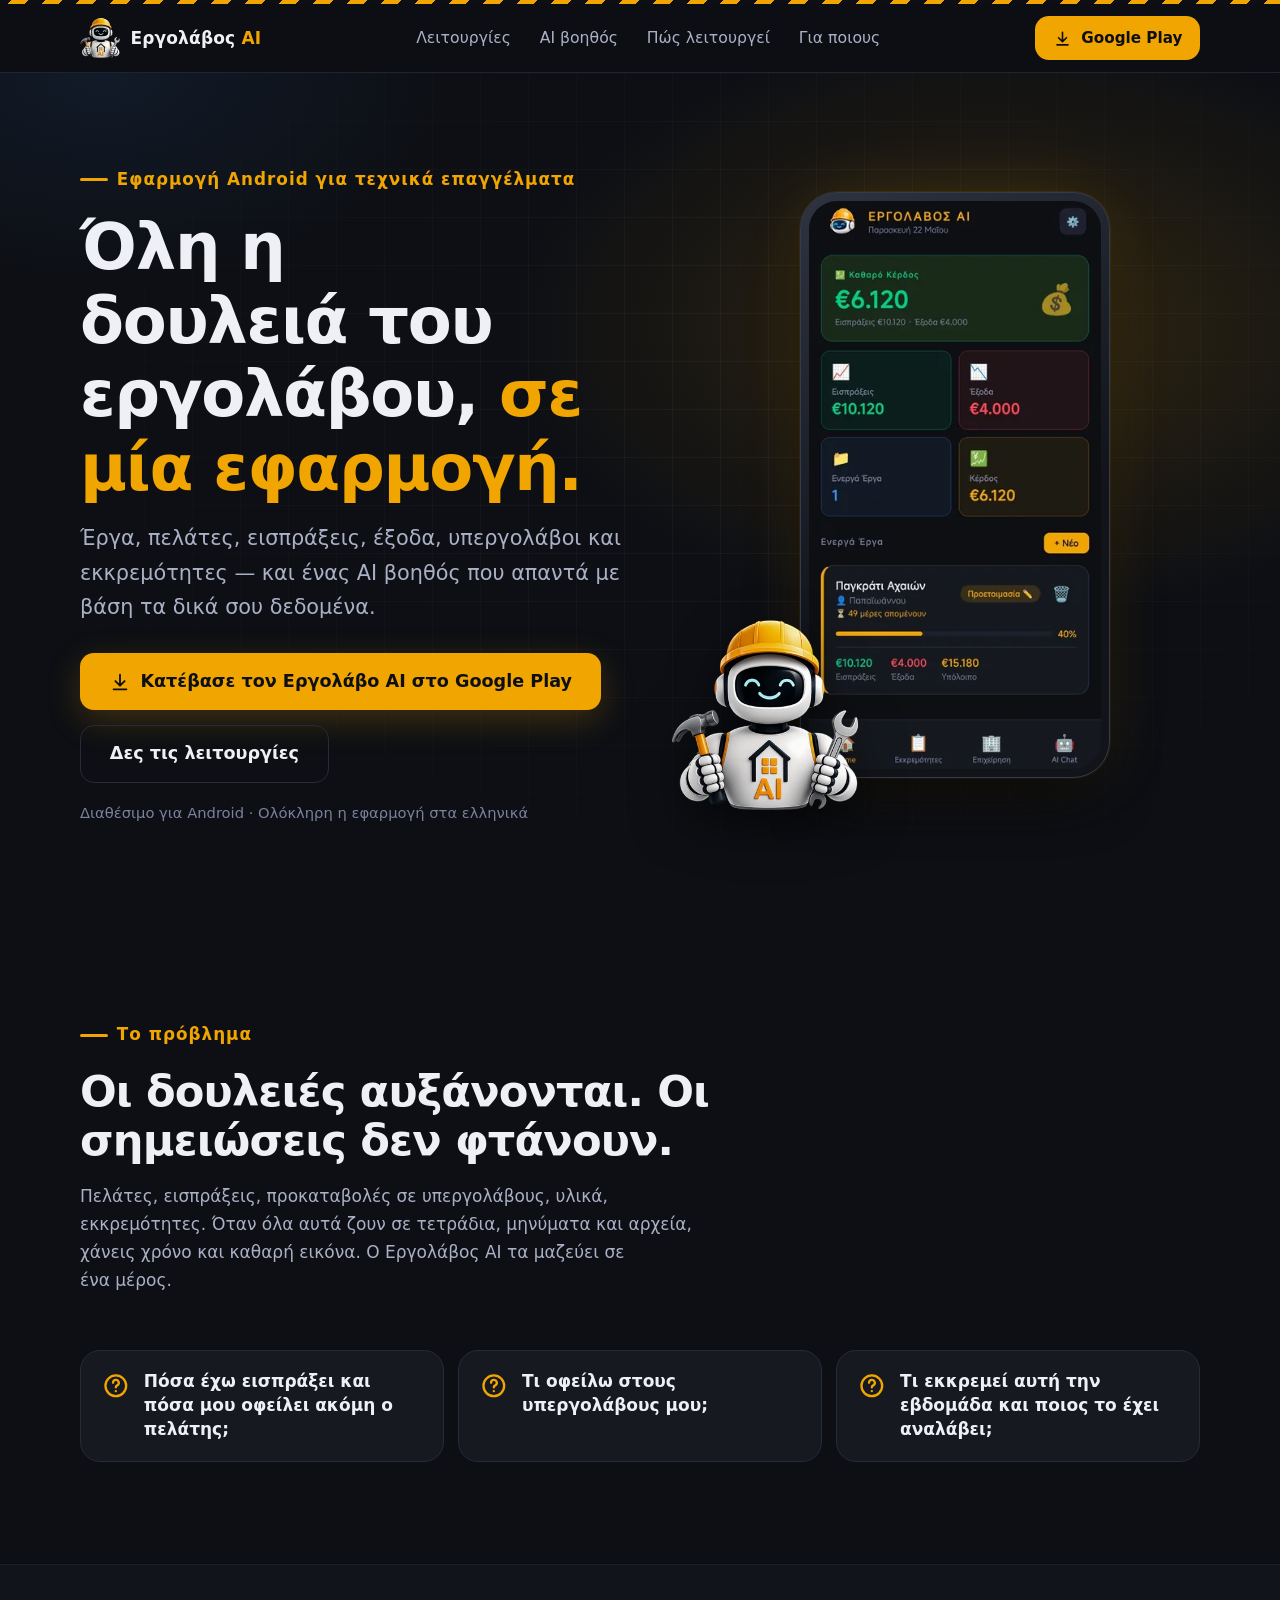
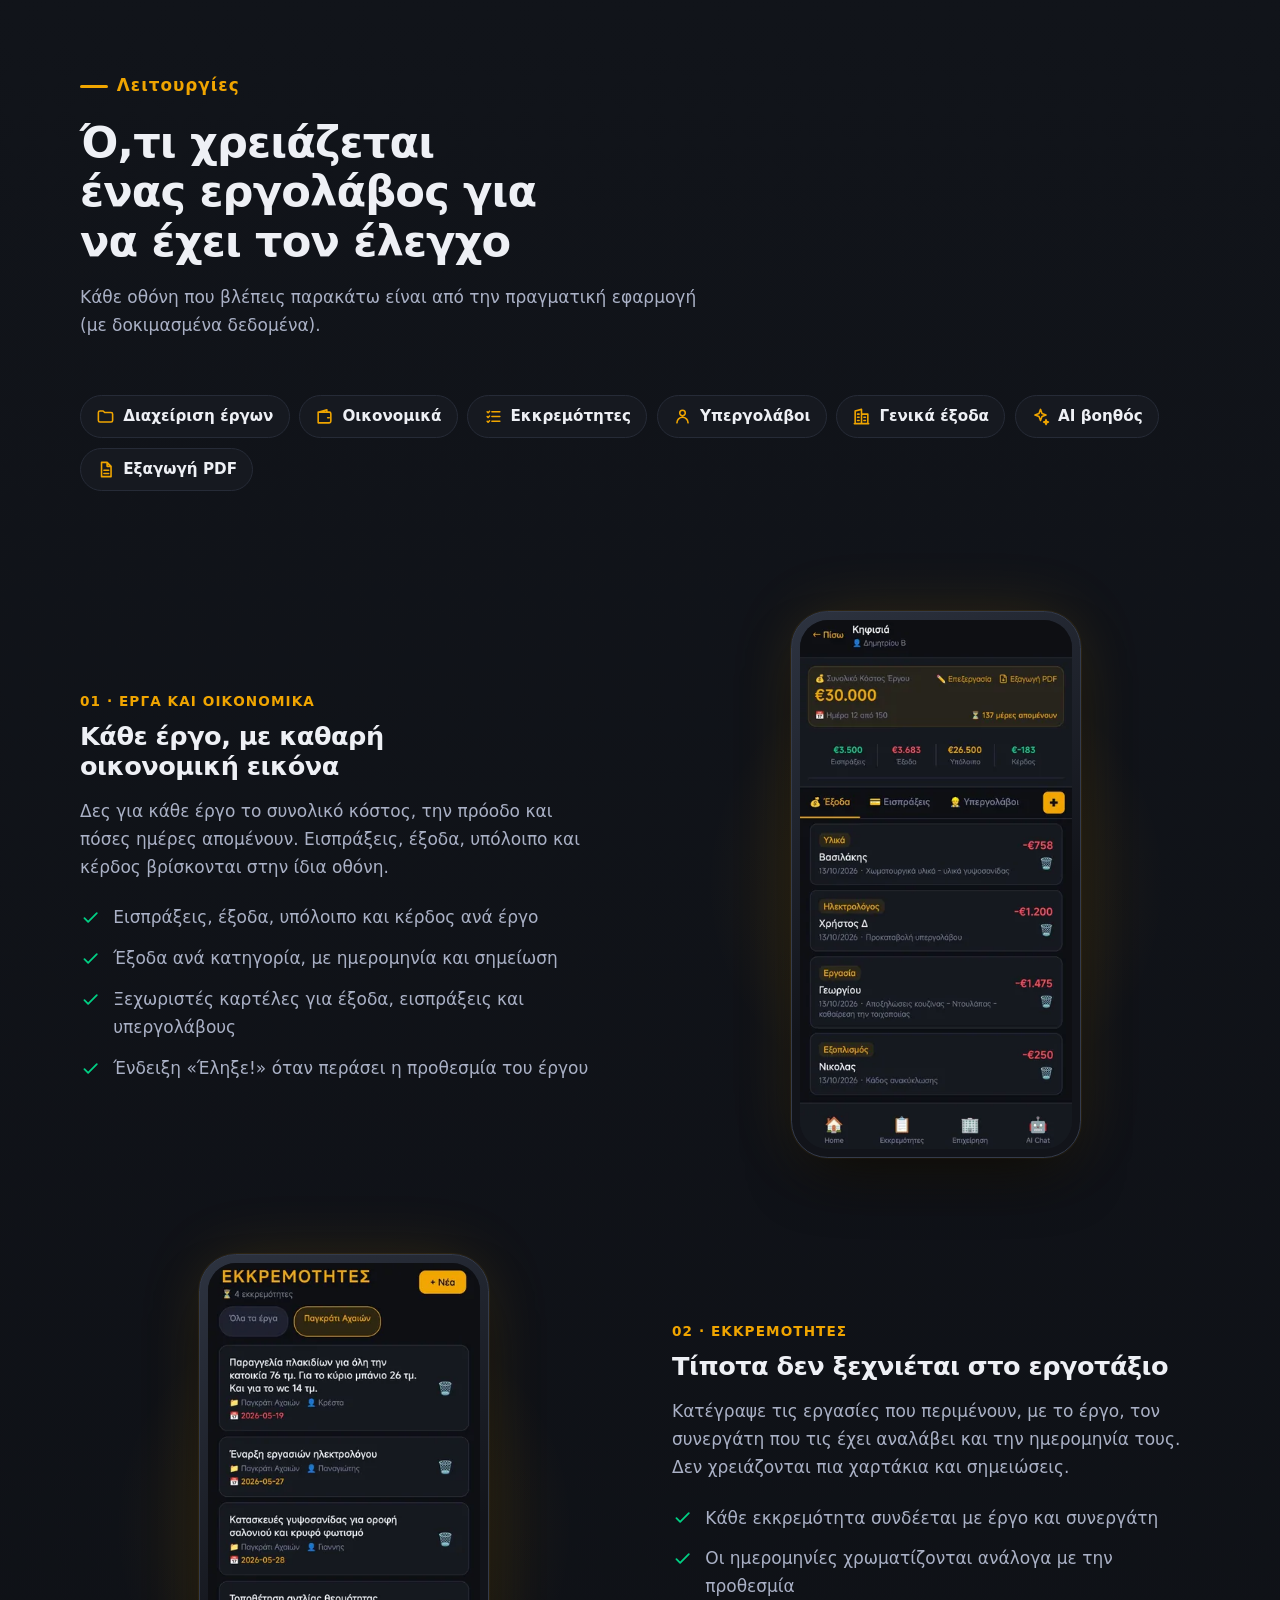
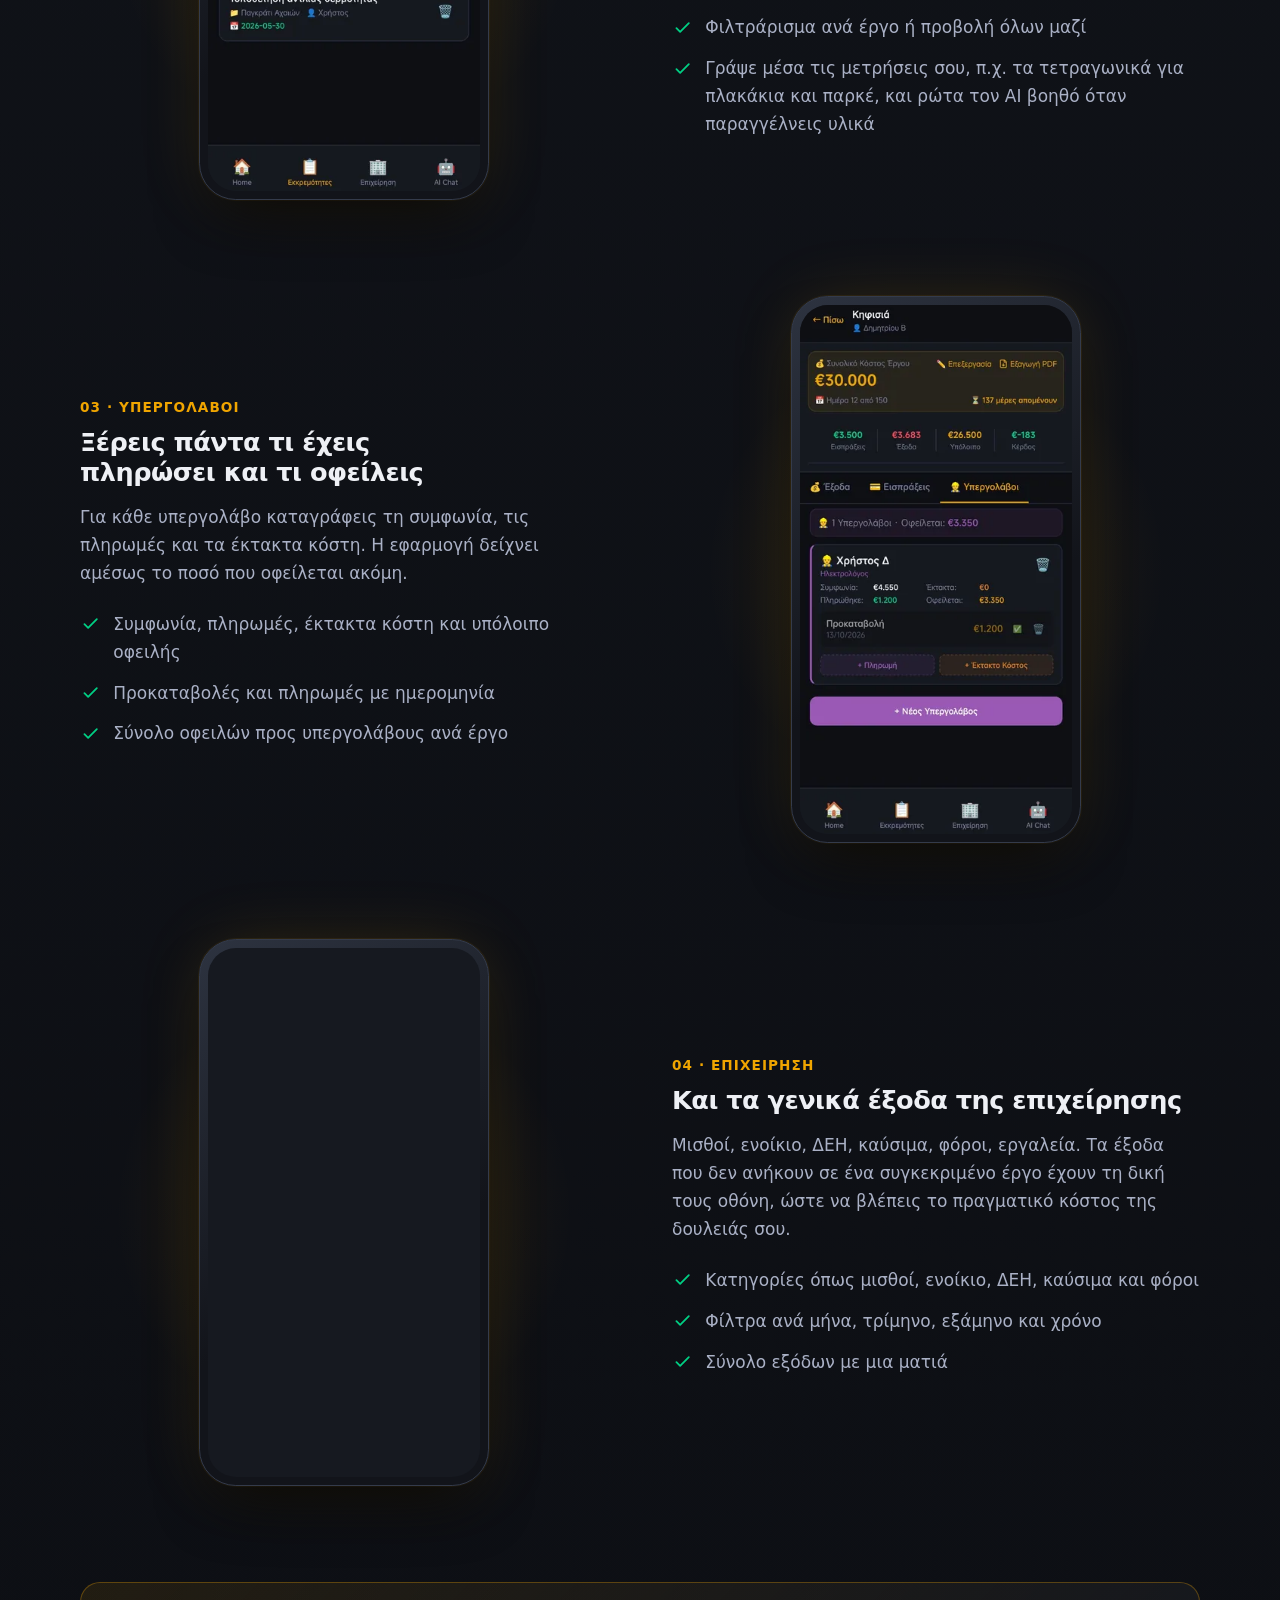
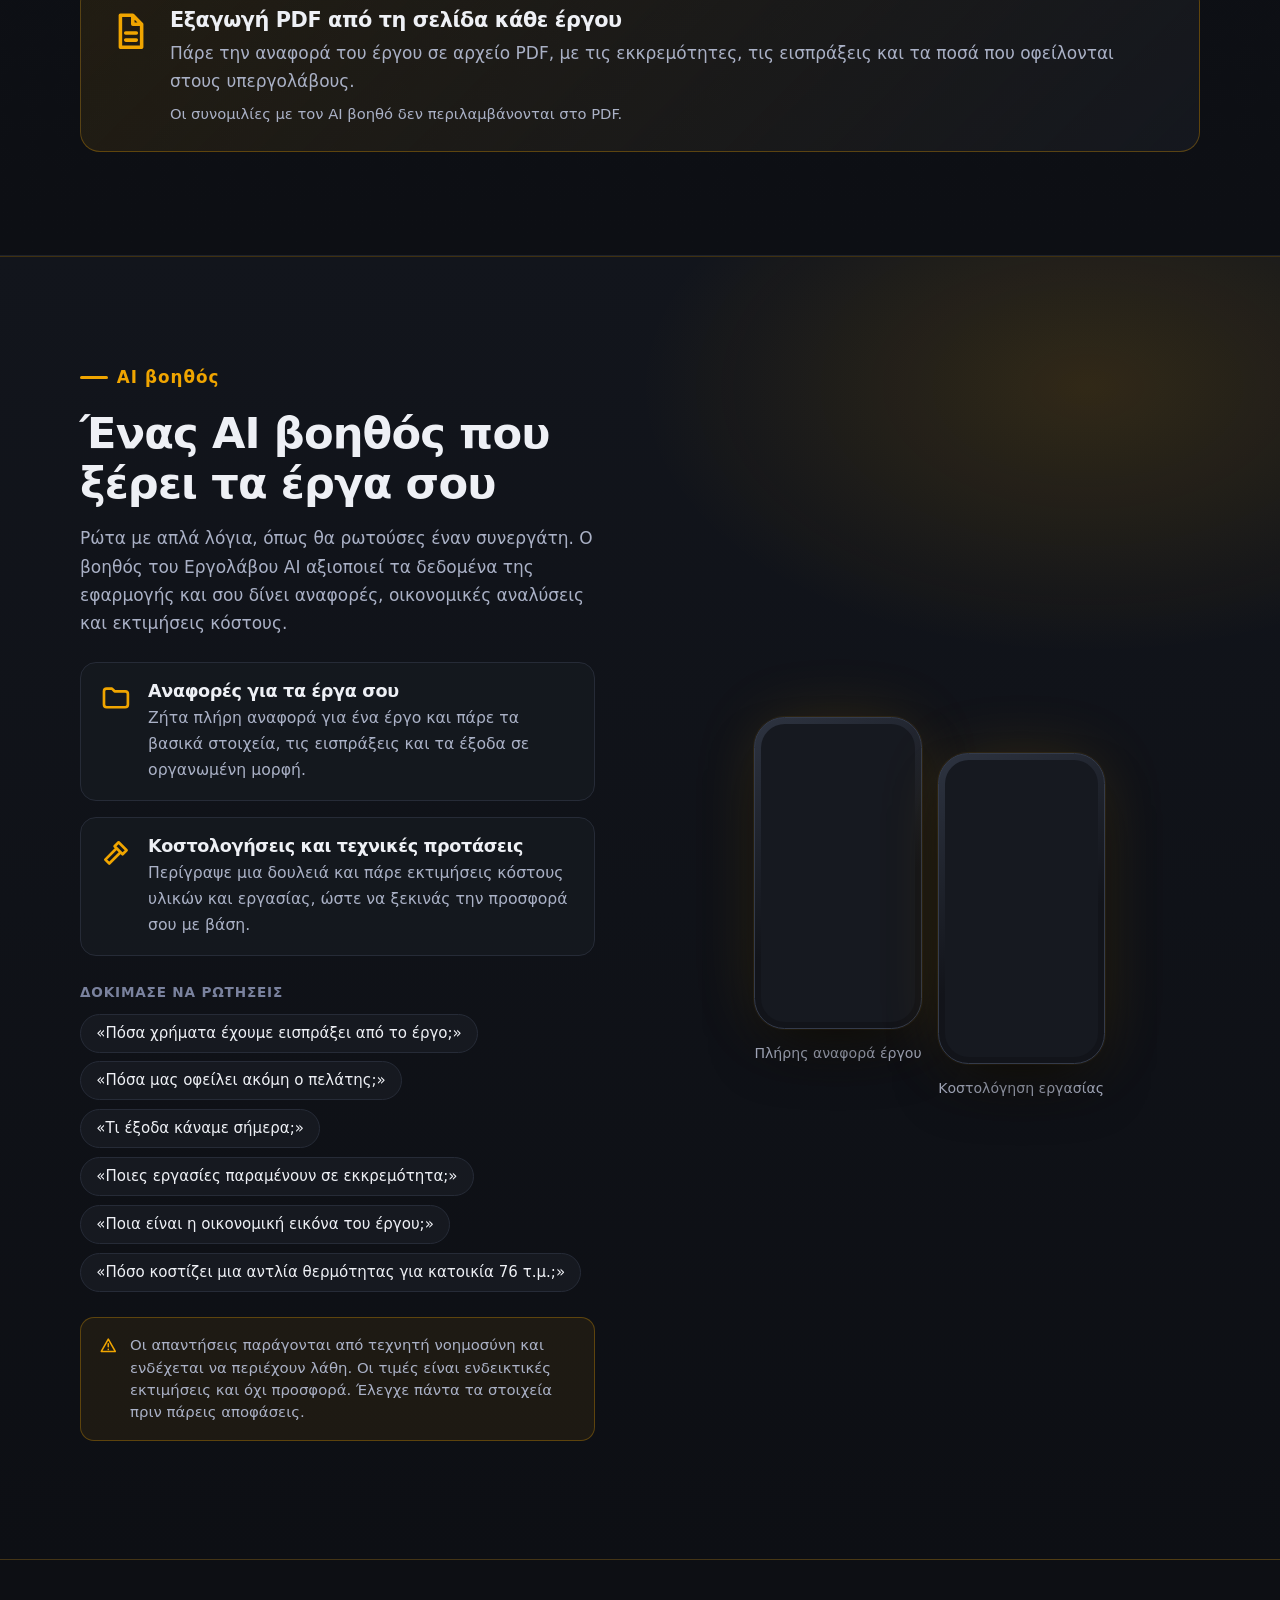
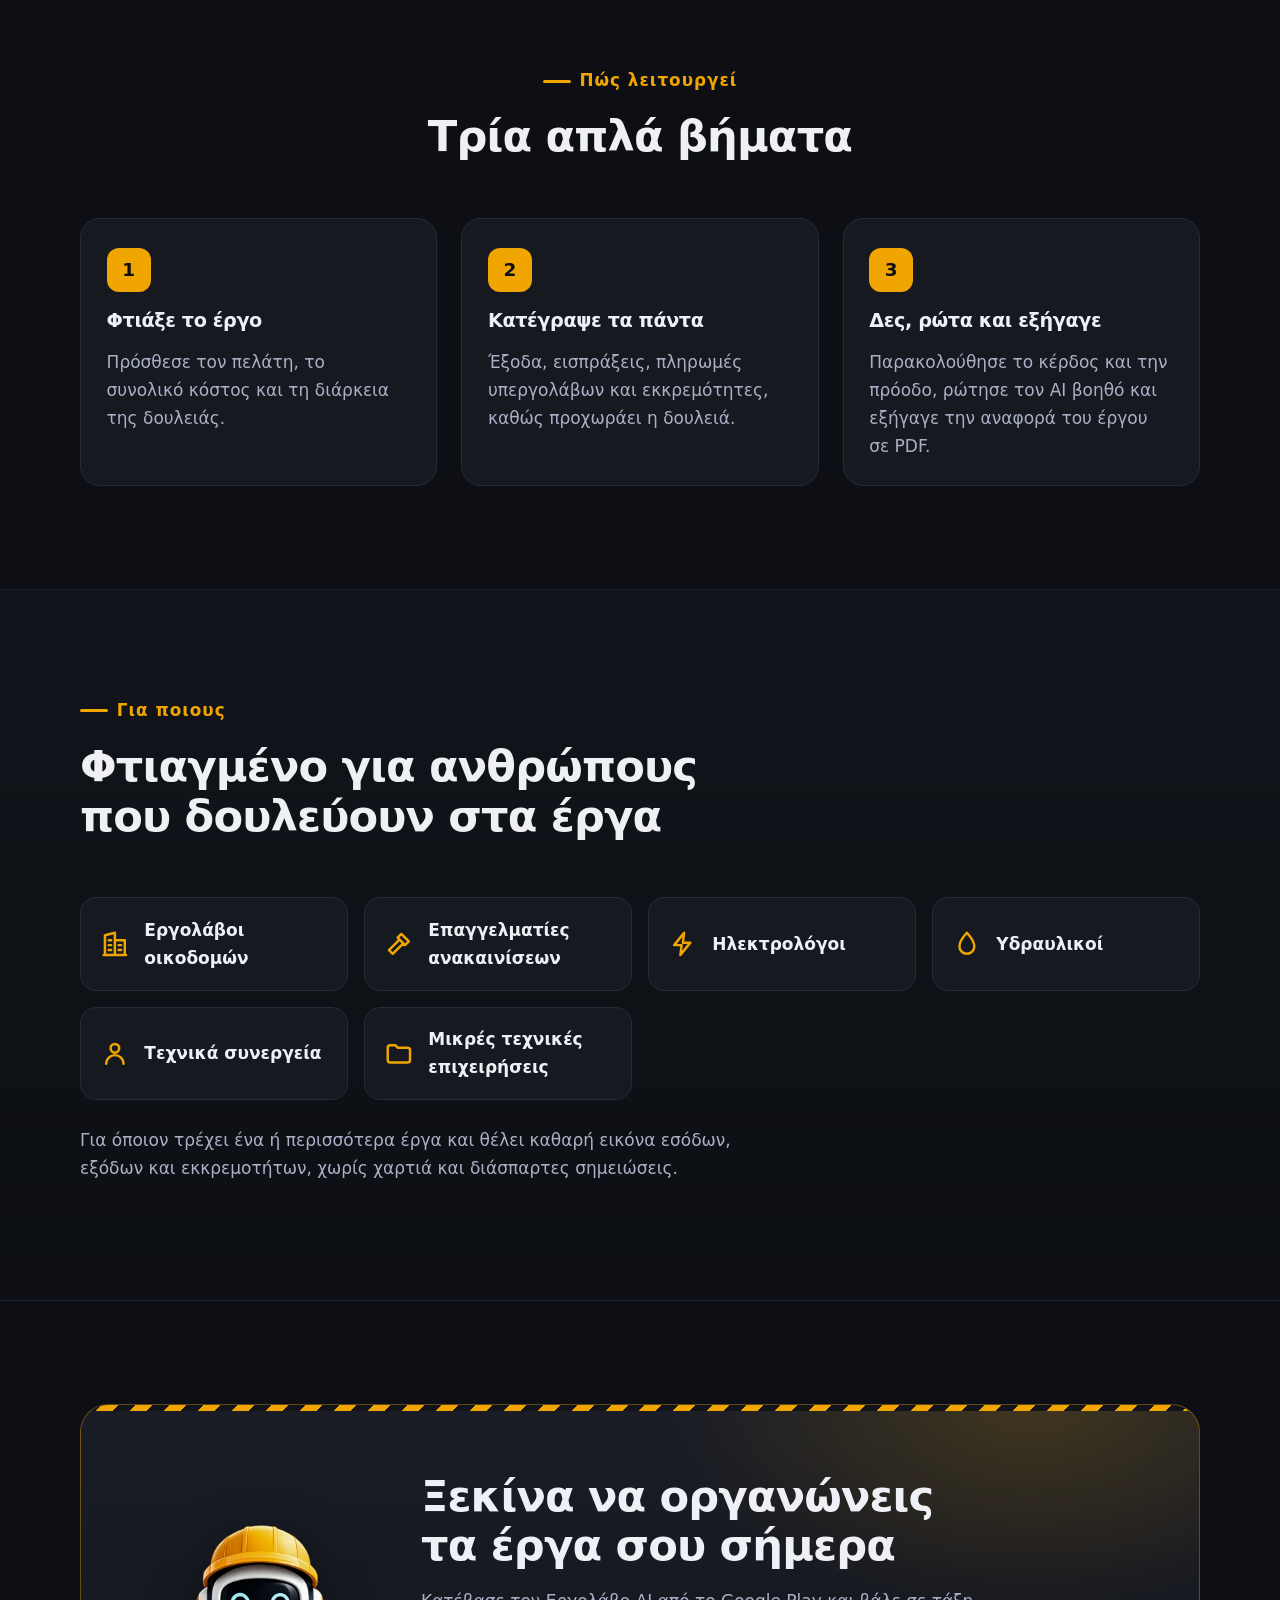
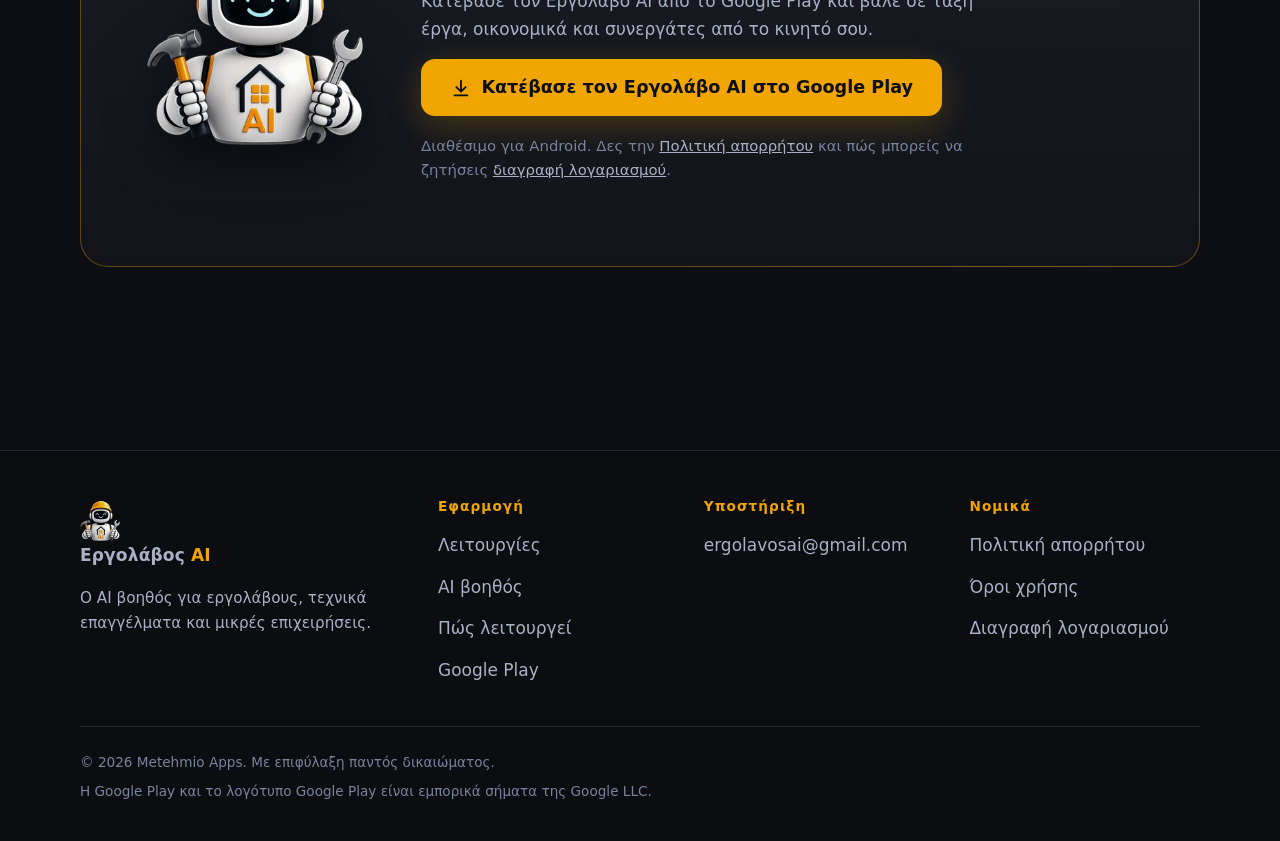
==== commit 399dee77: "Update index.html" ====
--- a/index.html
+++ b/index.html
@@ -121,7 +121,7 @@
     <div class="wrap">
       <div class="section-head reveal">
         <p class="eyebrow">Το πρόβλημα</p>
-        <h2 id="problem-title">Οι δουλειές μεγαλώνουν. Οι σημειώσεις δεν φτάνουν.</h2>
+        <h2 id="problem-title">Οι δουλειές αυξάνονται. Οι σημειώσεις δεν φτάνουν.</h2>
         <p>Πελάτες, εισπράξεις, προκαταβολές σε υπεργολάβους, υλικά, εκκρεμότητες. Όταν όλα αυτά ζουν σε τετράδια, μηνύματα και αρχεία, χάνεις χρόνο και καθαρή εικόνα. Ο Εργολάβος AI τα μαζεύει σε ένα μέρος.</p>
       </div>
       <ul class="asks">
@@ -137,8 +137,8 @@
     <div class="wrap">
       <div class="section-head">
         <p class="eyebrow">Λειτουργίες</p>
-        <h2 id="features-title">Ό,τι χρειάζεται ένα συνεργείο για να έχει τον έλεγχο</h2>
-        <p>Κάθε οθόνη που βλέπεις παρακάτω είναι από την πραγματική εφαρμογή (με δοκιμαστικά δεδομένα).</p>
+        <h2 id="features-title">Ό,τι χρειάζεται ένας εργολάβος για να έχει τον έλεγχο</h2>
+        <p>Κάθε οθόνη που βλέπεις παρακάτω είναι από την πραγματική εφαρμογή (με δοκιμασμένα δεδομένα).</p>
       </div>
 
       <ul class="chips-row" aria-label="Σύνοψη λειτουργιών">
@@ -179,6 +179,7 @@
             <li><svg class="i" aria-hidden="true"><use href="#i-check"/></svg>Κάθε εκκρεμότητα συνδέεται με έργο και συνεργάτη</li>
             <li><svg class="i" aria-hidden="true"><use href="#i-check"/></svg>Οι ημερομηνίες χρωματίζονται ανάλογα με την προθεσμία</li>
             <li><svg class="i" aria-hidden="true"><use href="#i-check"/></svg>Φιλτράρισμα ανά έργο ή προβολή όλων μαζί</li>
+            <li><svg class="i" aria-hidden="true"><use href="#i-check"/></svg>Γράψε μέσα τις μετρήσεις σου, π.χ. τα τετραγωνικά για πλακάκια και παρκέ, και ρώτα τον AI βοηθό όταν παραγγέλνεις υλικά</li>
           </ul>
         </div>
         <div class="showcase-media">
@@ -240,8 +241,8 @@
     <div class="wrap ai-grid">
       <div class="reveal">
         <p class="eyebrow">AI βοηθός</p>
-        <h2 id="ai-title">Ένας βοηθός που ξέρει τα έργα σου</h2>
-        <p>Ρώτα με απλά λόγια, όπως θα ρωτούσες έναν συνεργάτη. Ο AI βοηθός του Εργολάβου AI αξιοποιεί τα δεδομένα της εφαρμογής και σου δίνει αναφορές, οικονομικές αναλύσεις και εκτιμήσεις κόστους.</p>
+        <h2 id="ai-title">Ένας AI βοηθός που ξέρει τα έργα σου</h2>
+        <p>Ρώτα με απλά λόγια, όπως θα ρωτούσες έναν συνεργάτη. Ο βοηθός του Εργολάβου AI αξιοποιεί τα δεδομένα της εφαρμογής και σου δίνει αναφορές, οικονομικές αναλύσεις και εκτιμήσεις κόστους.</p>
 
         <div class="ai-kinds">
           <div class="kind">
--- a/styles.css
+++ b/styles.css
@@ -130,7 +130,7 @@
 
 .eyebrow {
   display: inline-flex; align-items: center; gap: .55rem;
-  font-size: .85rem; font-weight: 700; letter-spacing: .06em;
+  font-size: 1.05rem; font-weight: 700; letter-spacing: .06em;
   color: var(--accent); margin-bottom: 1.1rem;
 }
 .eyebrow::before { content: ""; width: 28px; height: 3px; background: var(--accent); border-radius: 2px; }
@@ -295,7 +295,7 @@
 .site-footer { margin-top: clamp(3rem, 7vw, 5rem); border-top: 1px solid var(--line); padding-block: 3rem 2rem; background: #0b0d11; }
 .foot-grid { display: grid; gap: 2.2rem; }
 @media (min-width: 760px) { .foot-grid { grid-template-columns: 1.4fr 1fr 1fr 1fr; } }
-.foot-grid h2 { font-size: .85rem; letter-spacing: .08em; color: var(--muted); font-weight: 700; margin-bottom: .9rem; }
+.foot-grid h2 { font-size: .85rem; letter-spacing: .08em; color: var(--accent); font-weight: 700; margin-bottom: .9rem; }
 .foot-grid ul { display: grid; gap: .55rem; }
 .foot-grid a { color: var(--soft); text-decoration: none; display: inline-block; padding: .15rem 0; }
 .foot-grid a:hover { color: var(--accent-2); text-decoration: underline; }
@@ -326,3 +326,18 @@
 .pdf-band h3 { font-size: 1.3rem; margin-bottom: .4rem; }
 .pdf-band p { margin: 0 0 .4rem; }
 .pdf-band .small { margin: 0; font-size: .92rem; color: var(--soft); }
+
+/* ---------- Νομικές σελίδες (απόρρητο, όροι, διαγραφή λογαριασμού) ---------- */
+.doc { width: min(100% - 2rem, 760px); margin: clamp(2rem, 6vw, 4rem) auto; }
+.doc h1 { font-size: clamp(1.9rem, 5vw, 2.8rem); margin-bottom: 1.2rem; }
+.doc h2 { font-size: clamp(1.15rem, 3vw, 1.4rem); margin: 2.2rem 0 .6rem; color: var(--text); }
+.doc p, .doc li { color: var(--soft); }
+.doc ul { padding-left: 1.3rem; list-style: disc; margin: 0 0 1rem; }
+.doc li { margin-bottom: .3rem; }
+.doc strong { color: var(--text); }
+.doc ol { padding-left: 1.3rem; margin: 0 0 1rem; list-style: decimal; }
+.doc-footer { margin-top: 3rem; }
+.doc-links { display: flex; flex-wrap: wrap; gap: .4rem 1.6rem; }
+.doc-links a { color: var(--soft); text-decoration: none; padding: .4rem 0; }
+.doc-links a:hover, .doc-links a[aria-current="page"] { color: var(--accent-2); }
+.doc-links a[aria-current="page"] { font-weight: 700; }
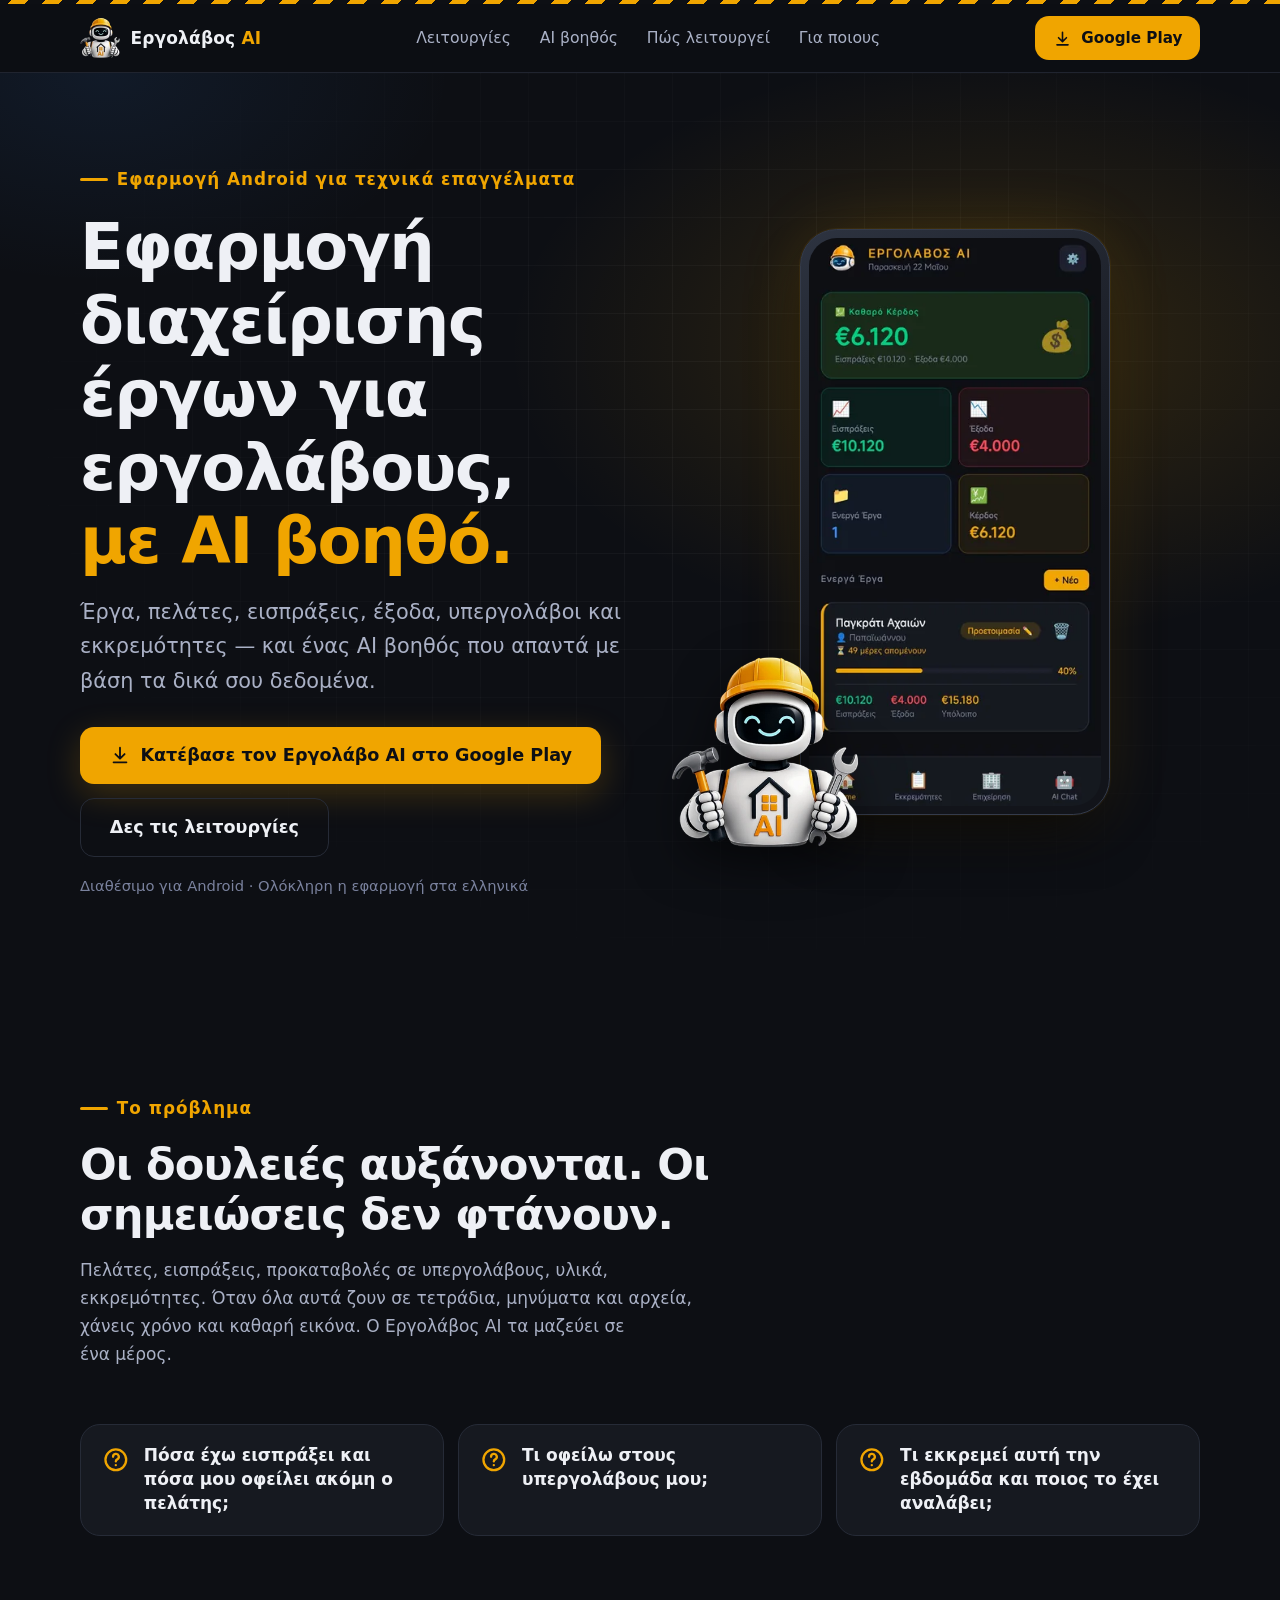
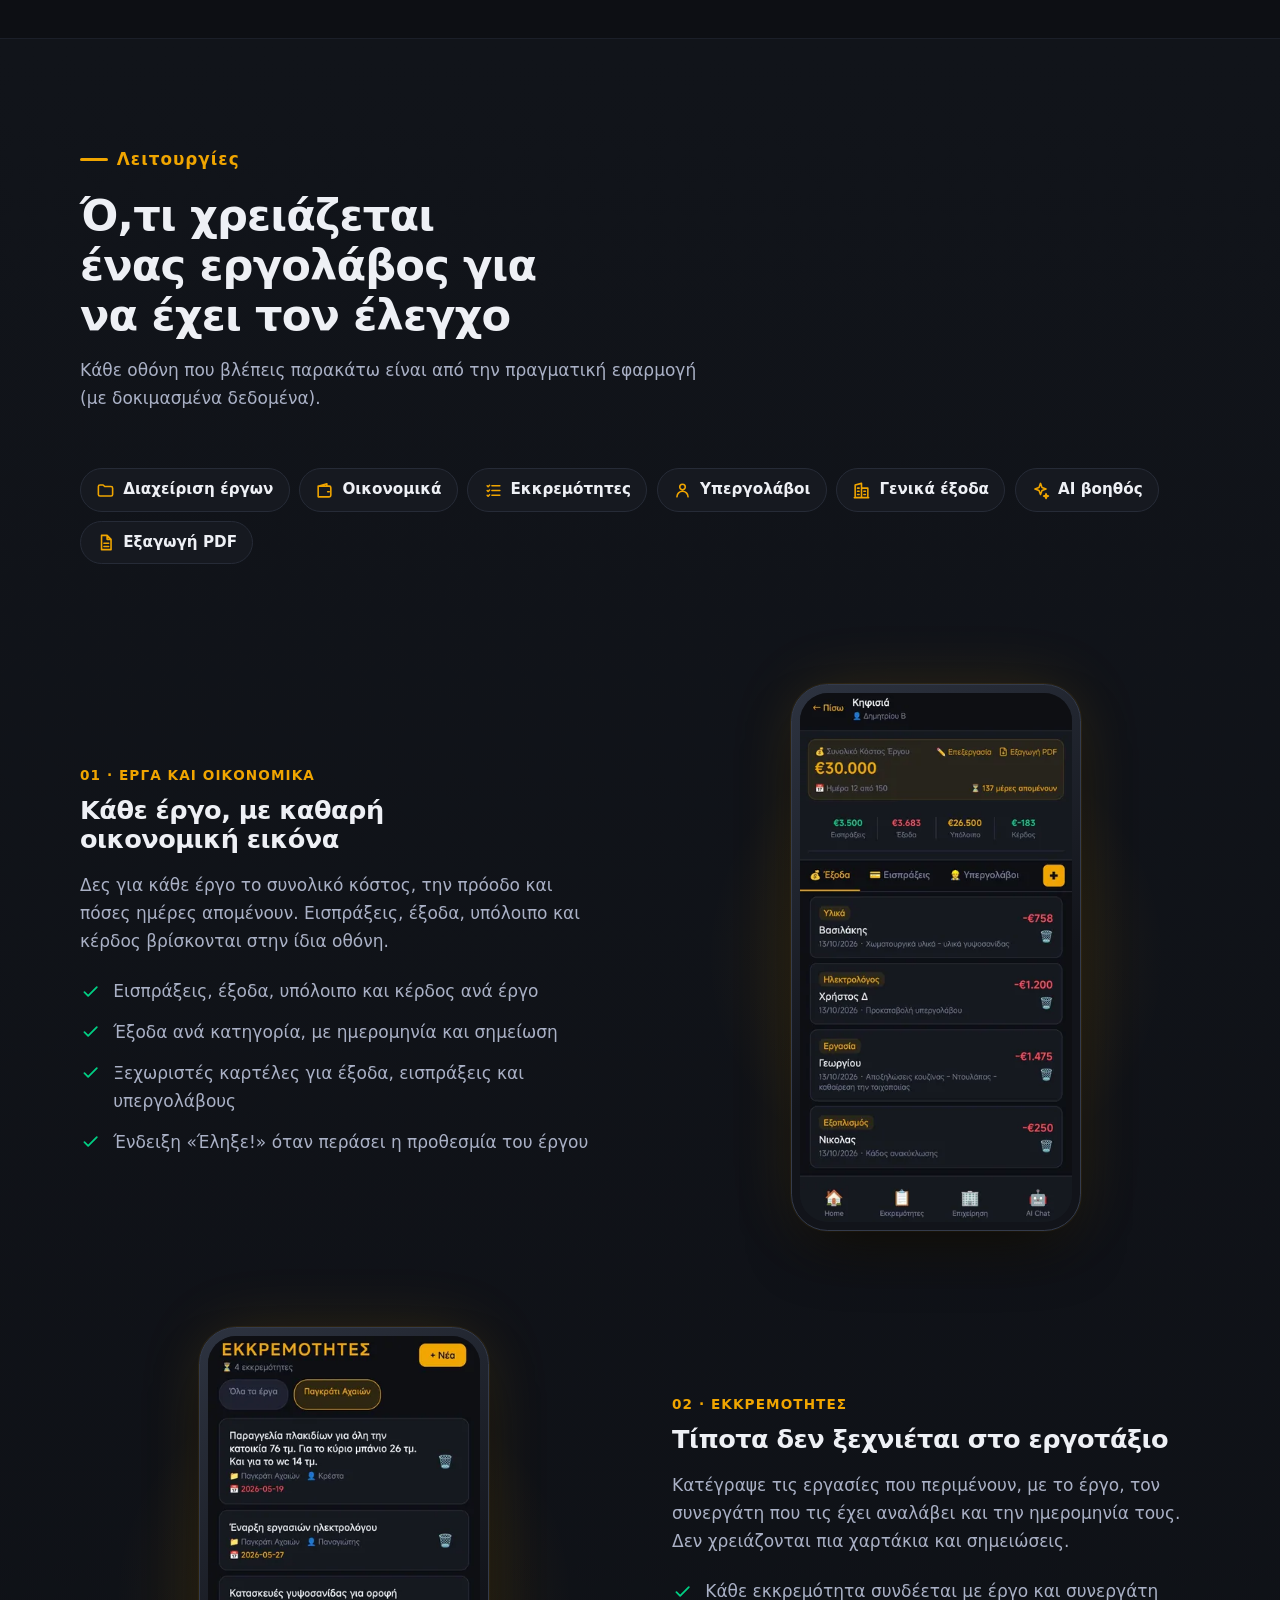
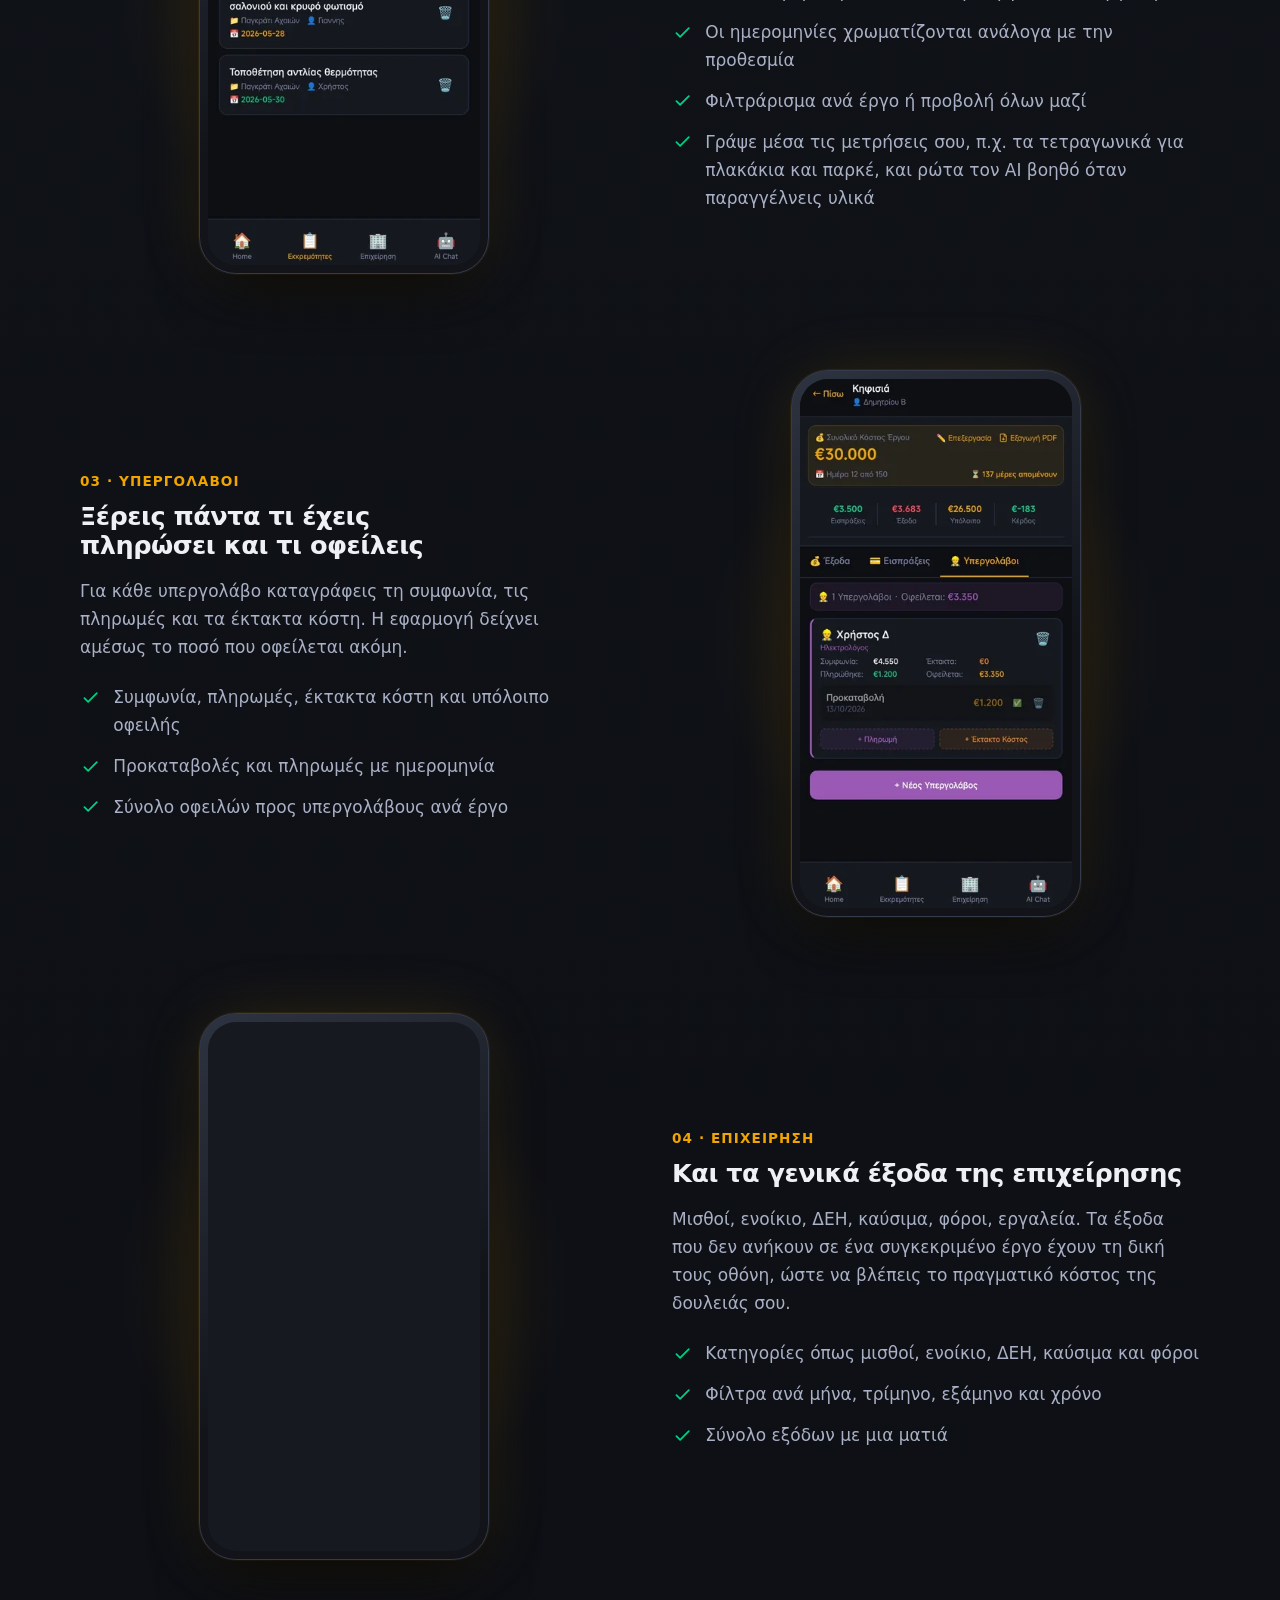
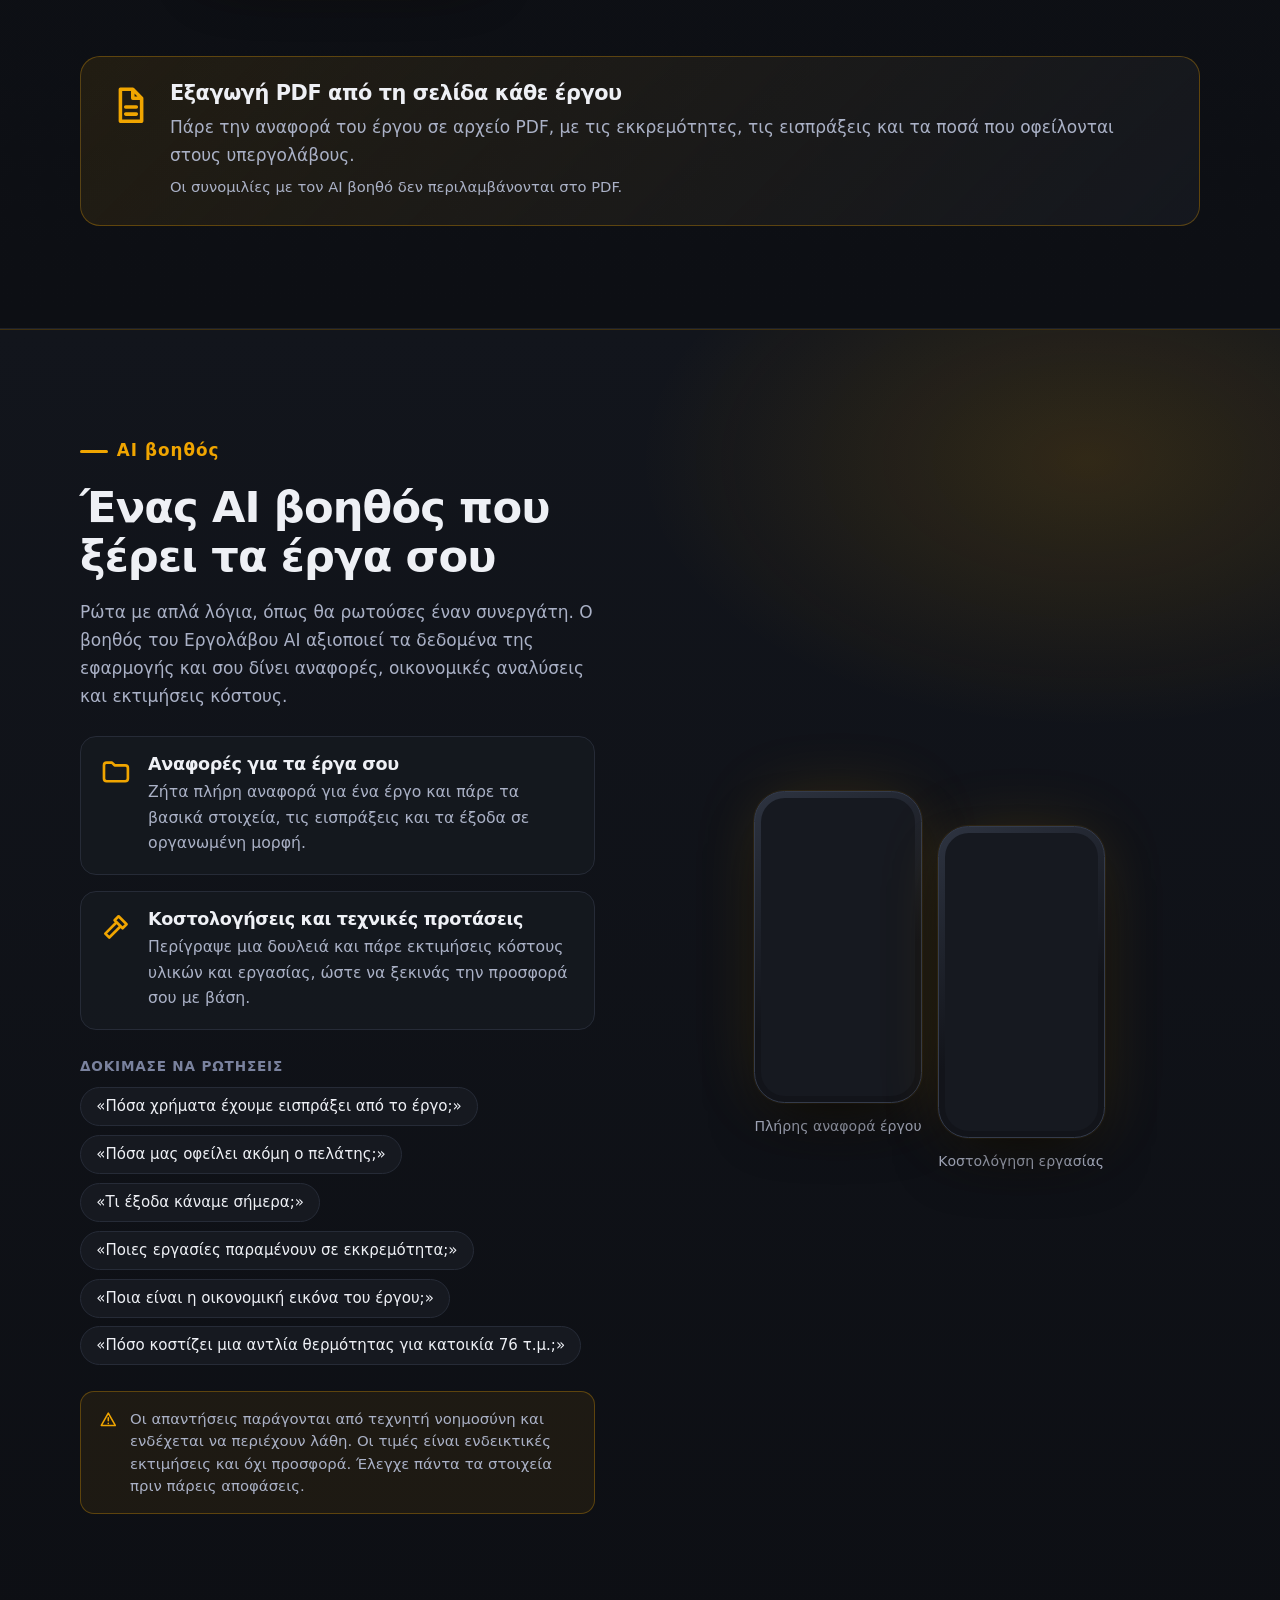
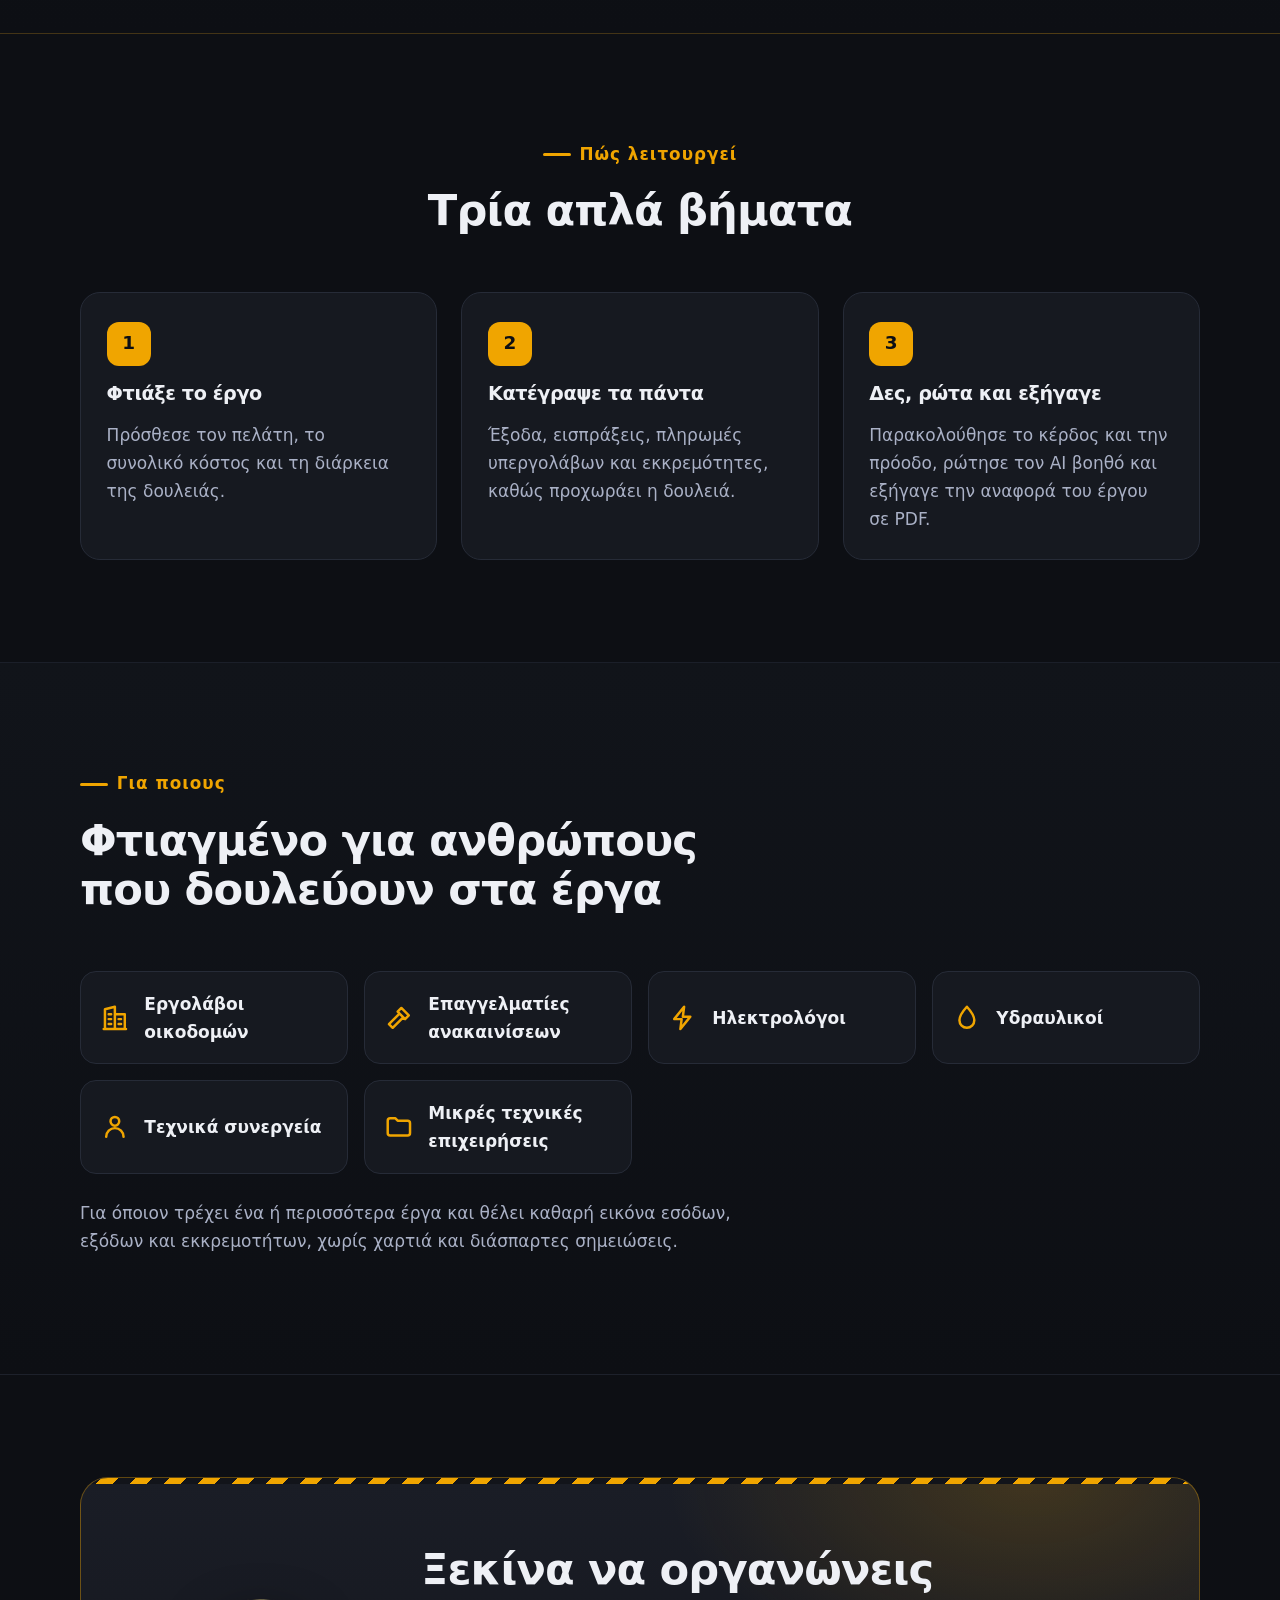
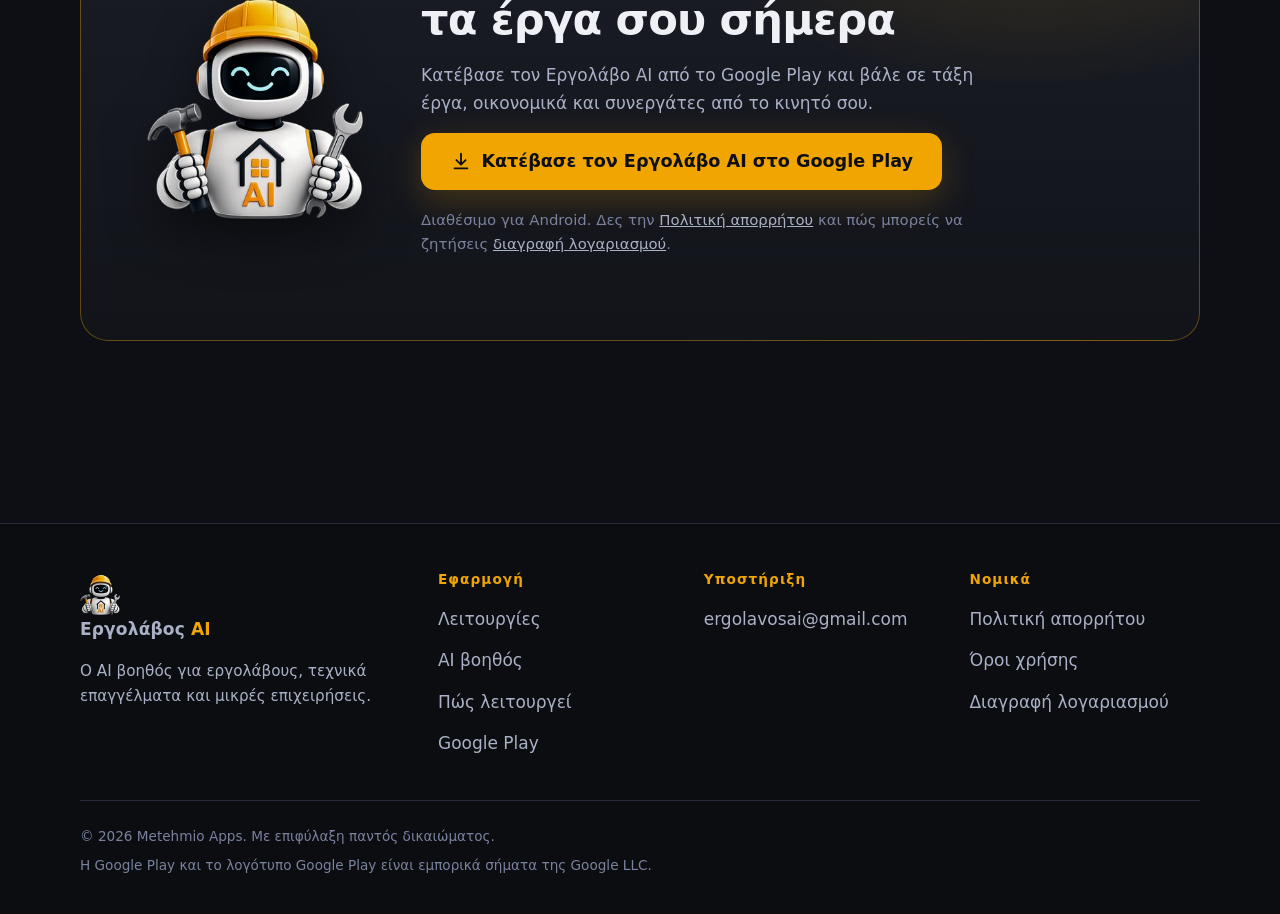
==== commit 03cd7959: "Update index.html" ====
--- a/index.html
+++ b/index.html
@@ -19,7 +19,7 @@
   <meta property="og:image" content="https://ergolavosai.gr/assets/og-image.png">
   <meta property="og:image:width" content="1200">
   <meta property="og:image:height" content="630">
-  <meta property="og:image:alt" content="Εργολάβος AI – ο ρομπότ μασκότ με κίτρινο κράνος">
+  <meta property="og:image:alt" content="Εργολάβος AI – εφαρμογή Android για εργολάβους και τεχνικά συνεργεία">
   <meta name="twitter:card" content="summary_large_image">
   <meta name="twitter:title" content="Εργολάβος AI – Όλη η δουλειά του εργολάβου σε μία εφαρμογή">
   <meta name="twitter:description" content="Έργα, εισπράξεις, έξοδα, υπεργολάβοι και εκκρεμότητες, με AI βοηθό. Διαθέσιμο στο Google Play.">
@@ -95,7 +95,7 @@
     <div class="wrap">
       <div>
         <p class="eyebrow">Εφαρμογή Android για τεχνικά επαγγέλματα</p>
-        <h1 id="hero-title">Όλη η δουλειά του εργολάβου, <em>σε μία εφαρμογή.</em></h1>
+        <h1 id="hero-title">Εφαρμογή διαχείρισης έργων για εργολάβους, <em>με AI βοηθό.</em></h1>
         <p class="lead">Έργα, πελάτες, εισπράξεις, έξοδα, υπεργολάβοι και εκκρεμότητες — και ένας AI βοηθός που απαντά με βάση τα δικά σου δεδομένα.</p>
         <div class="cta-row">
           <a class="btn btn-lg" href="https://play.google.com/store/apps/details?id=com.metehmio.ergolabosai&amp;hl=el" target="_blank" rel="noopener noreferrer">
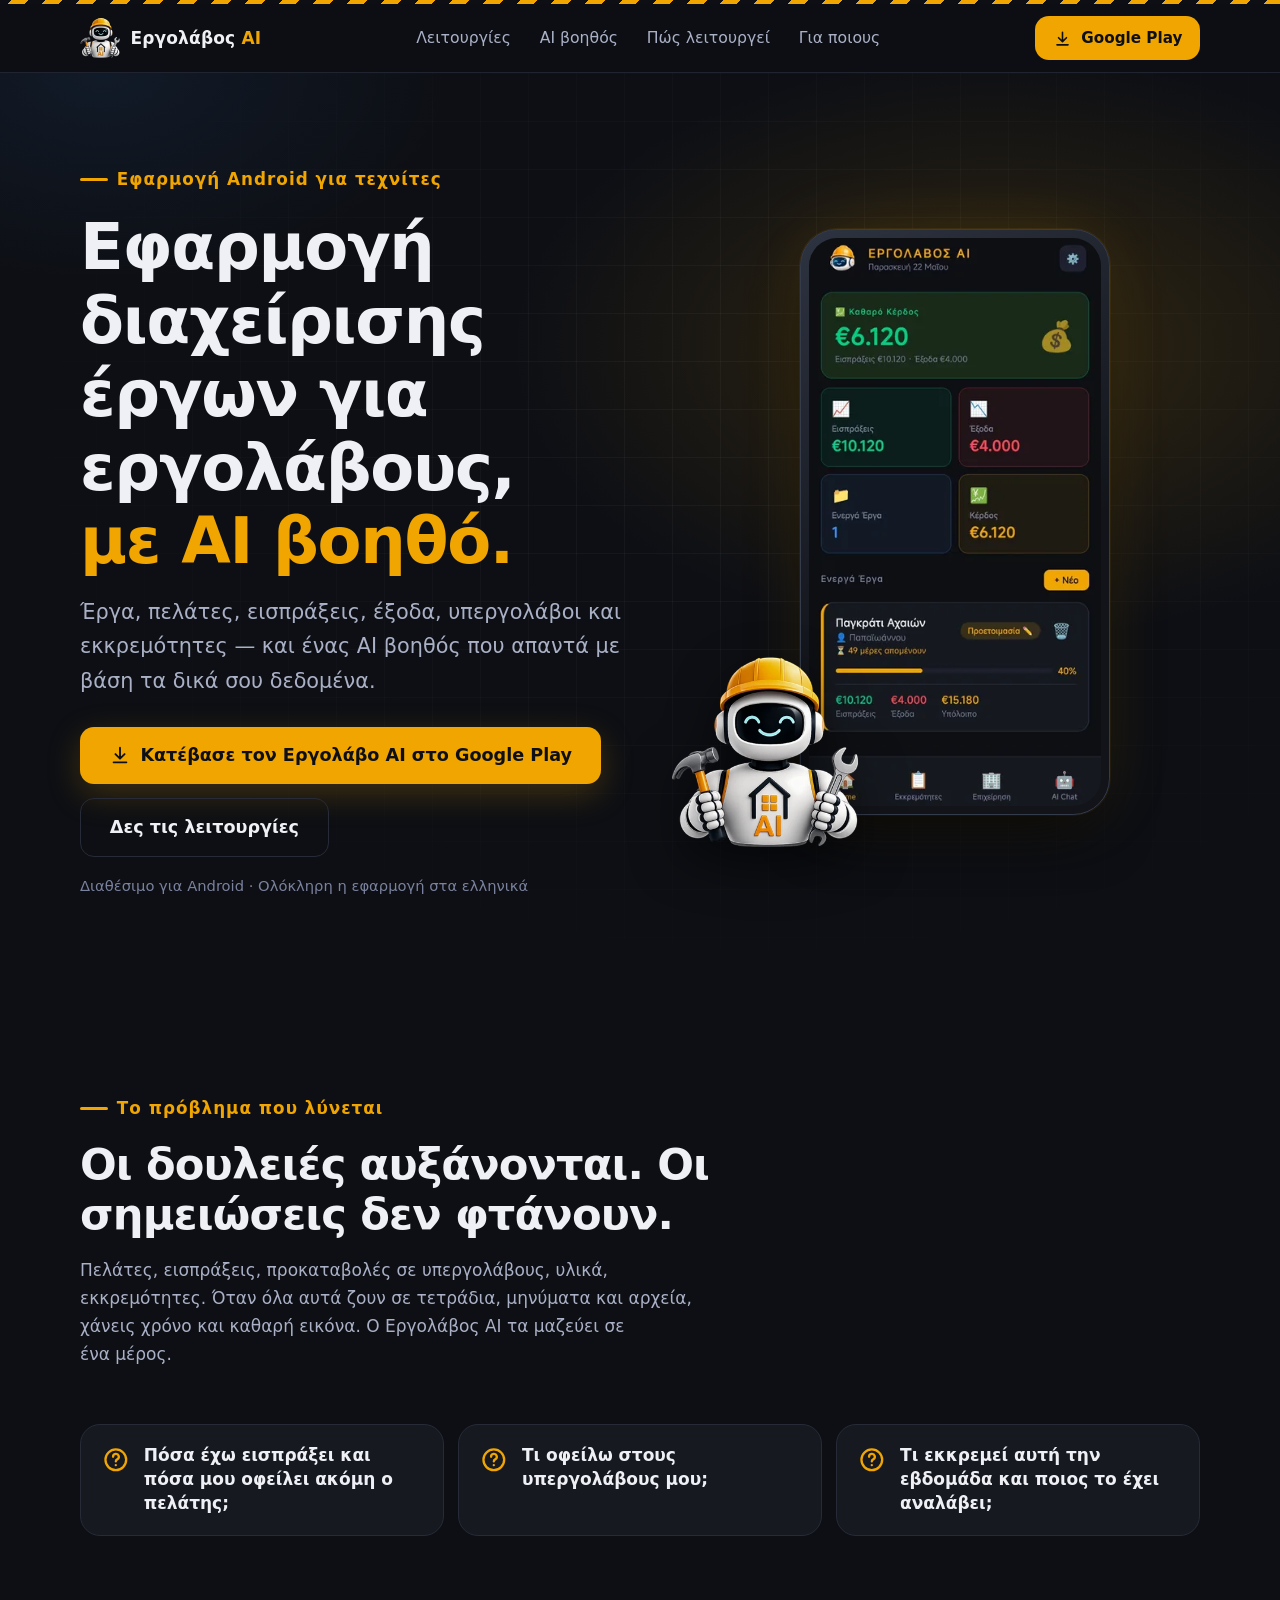
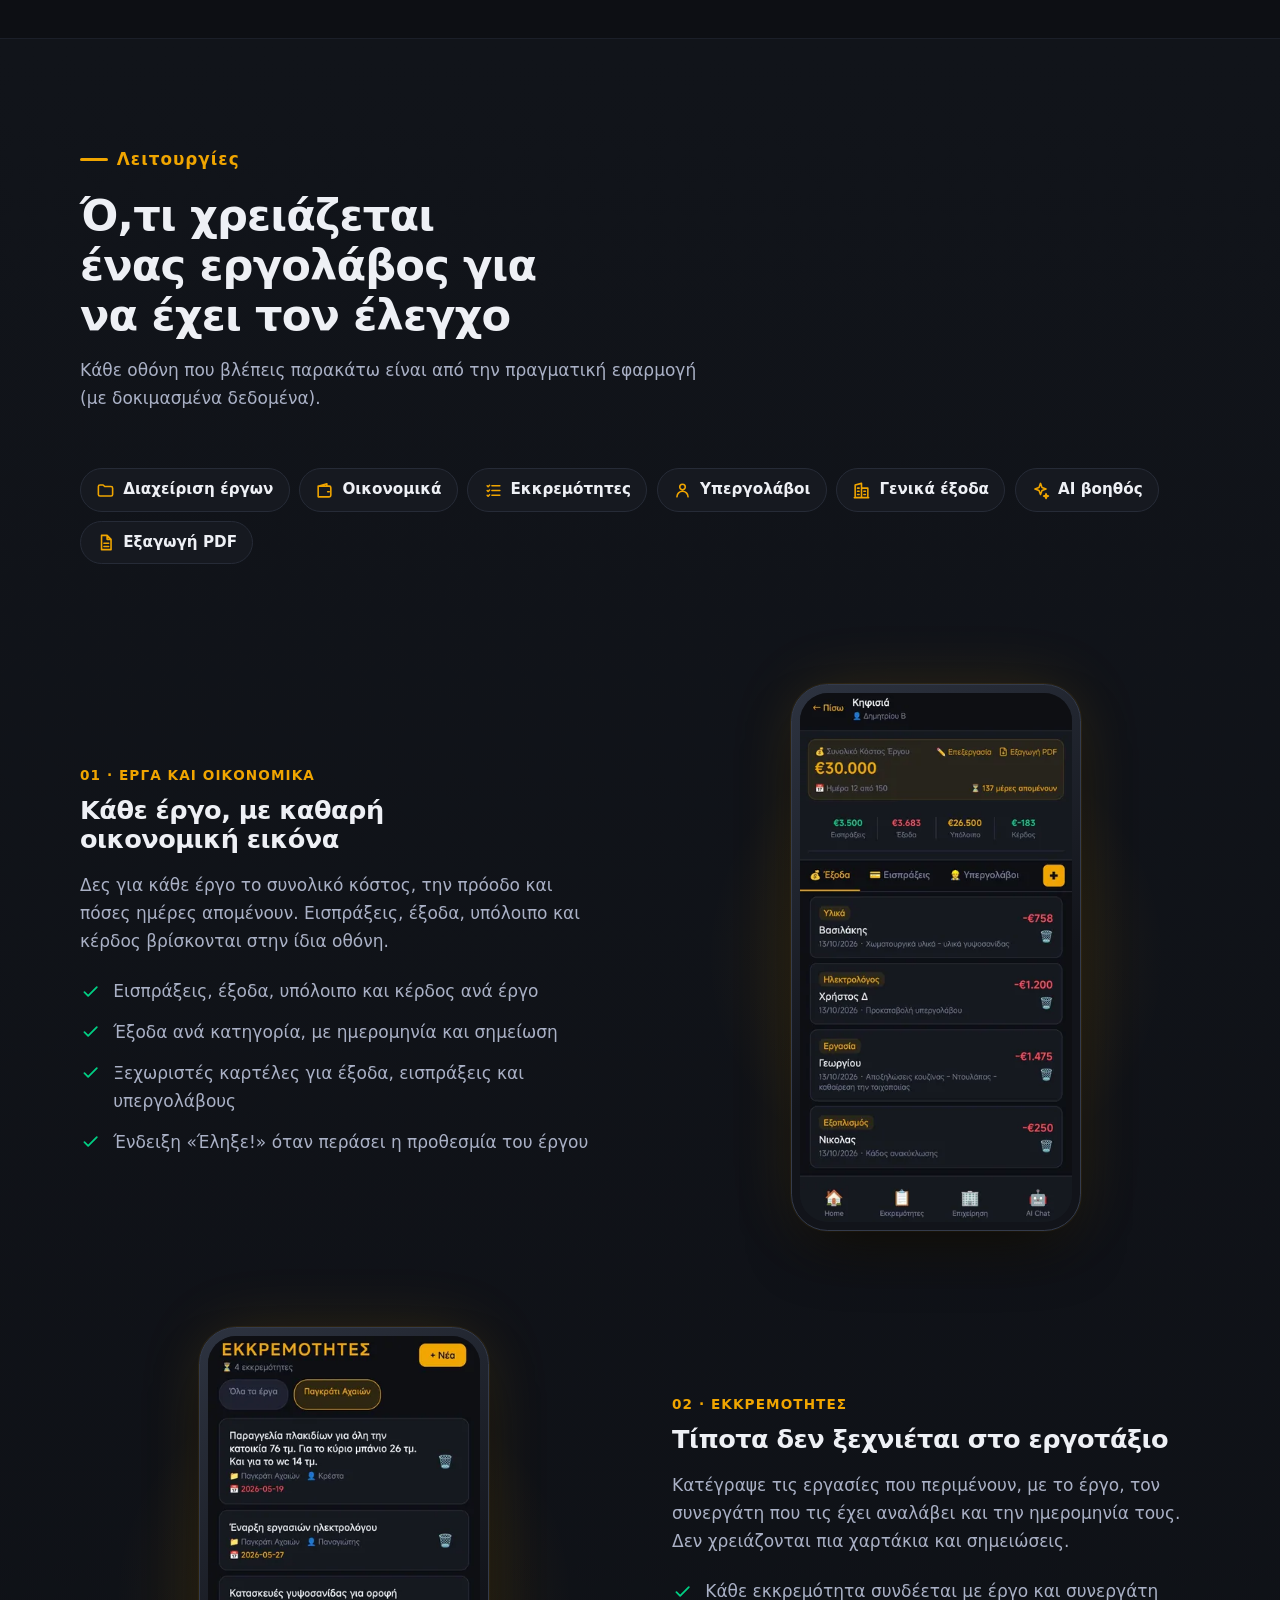
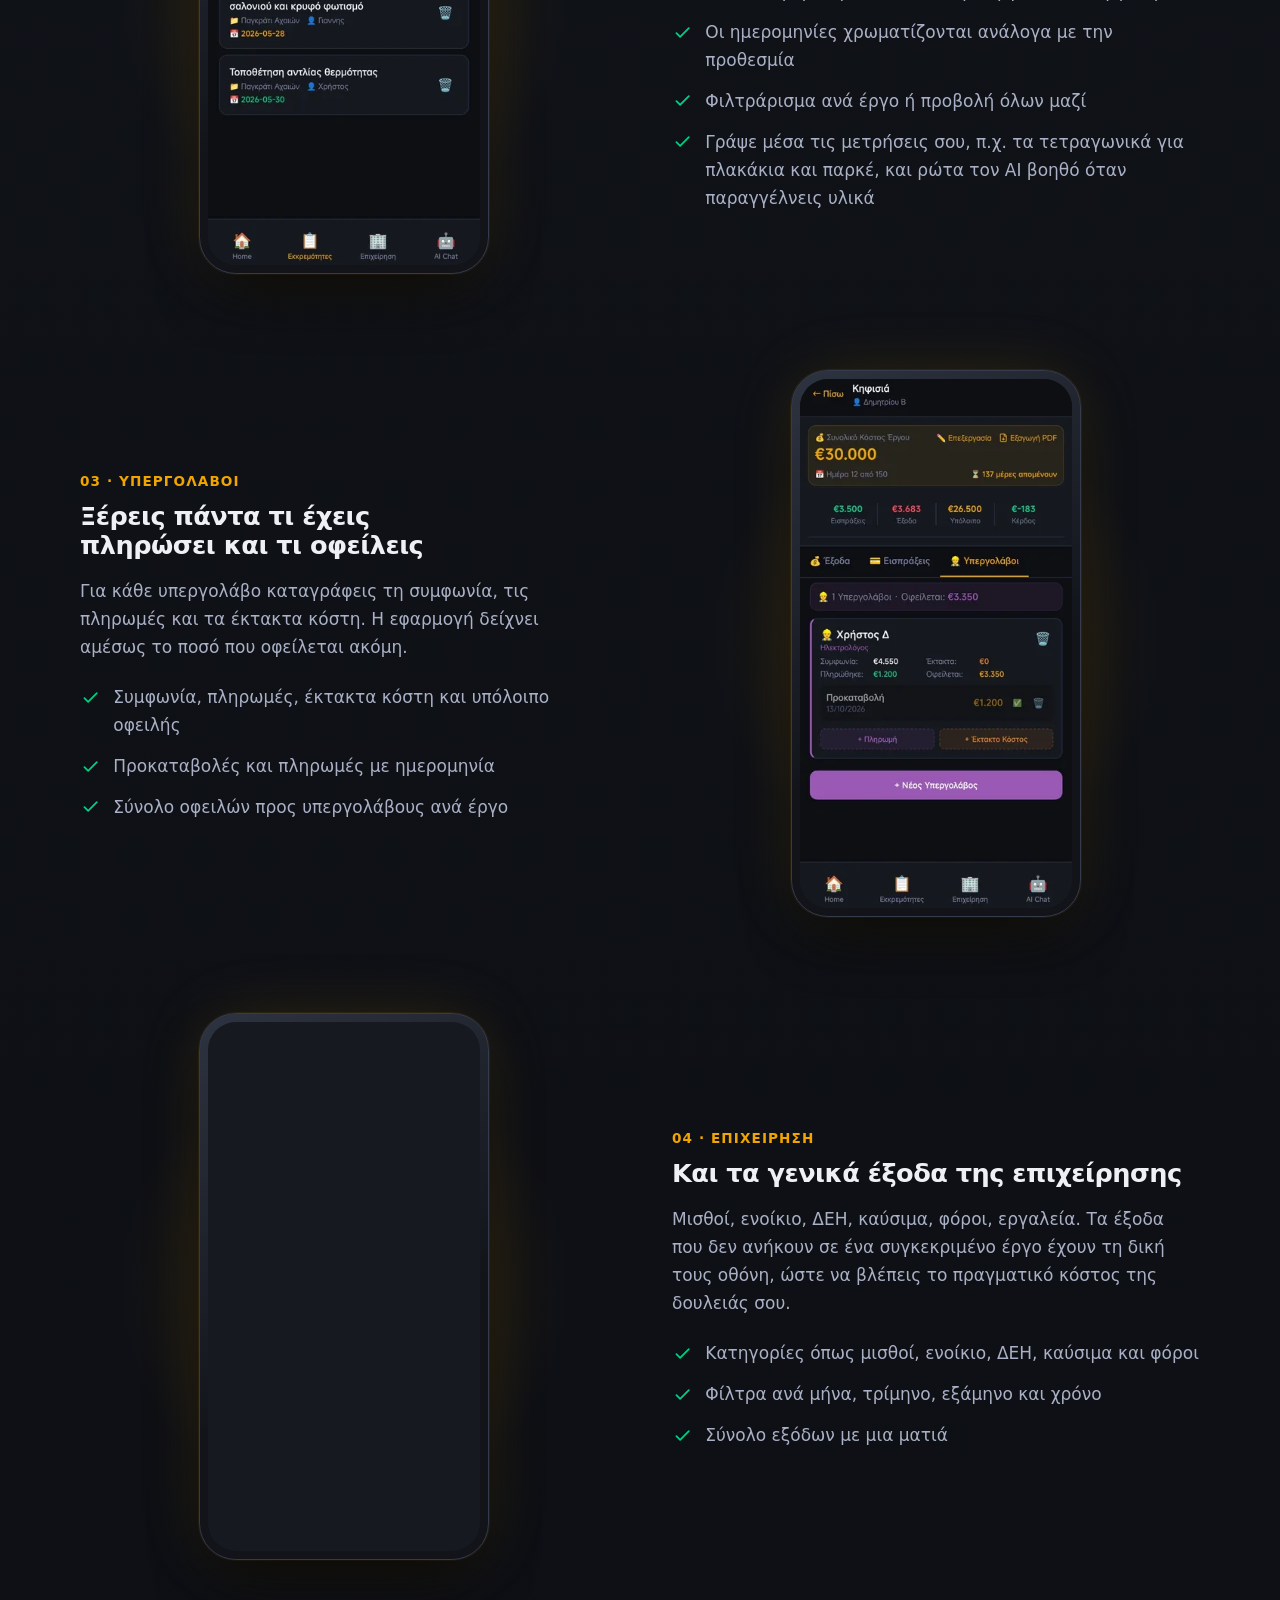
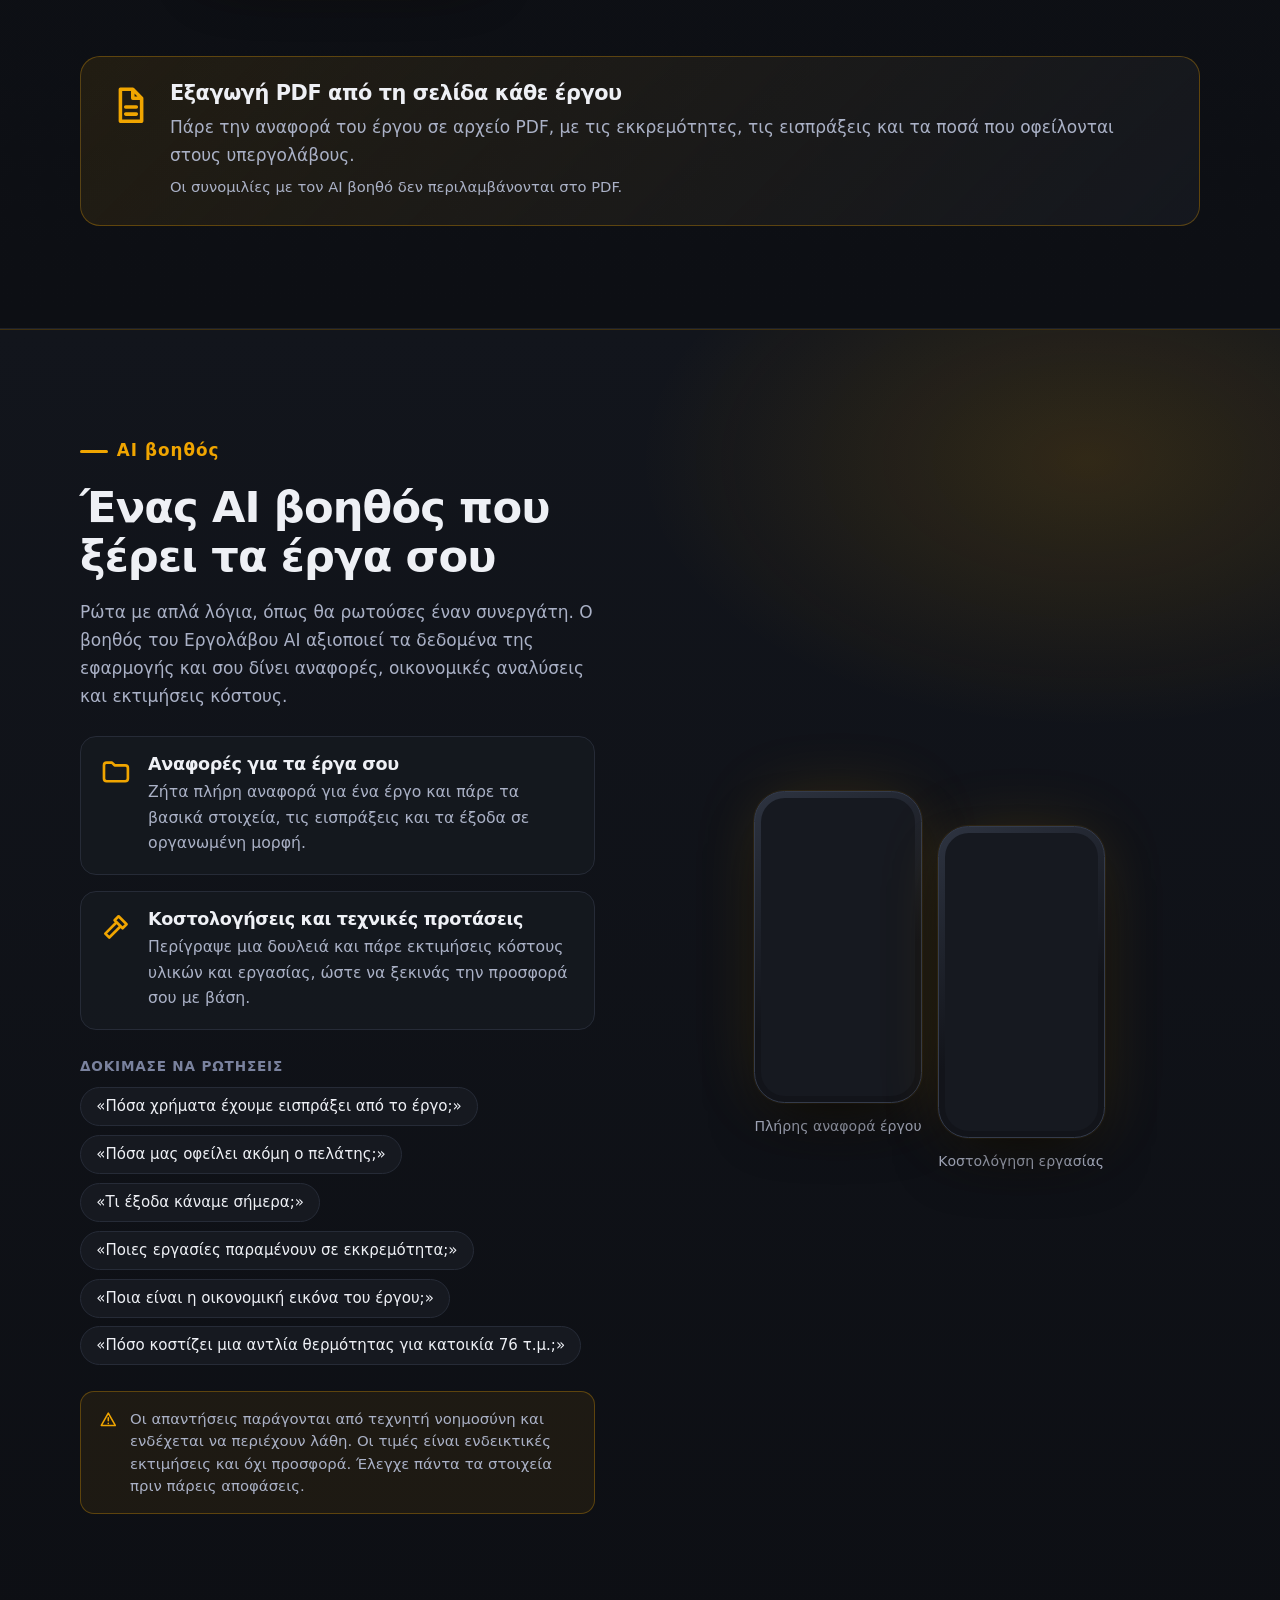
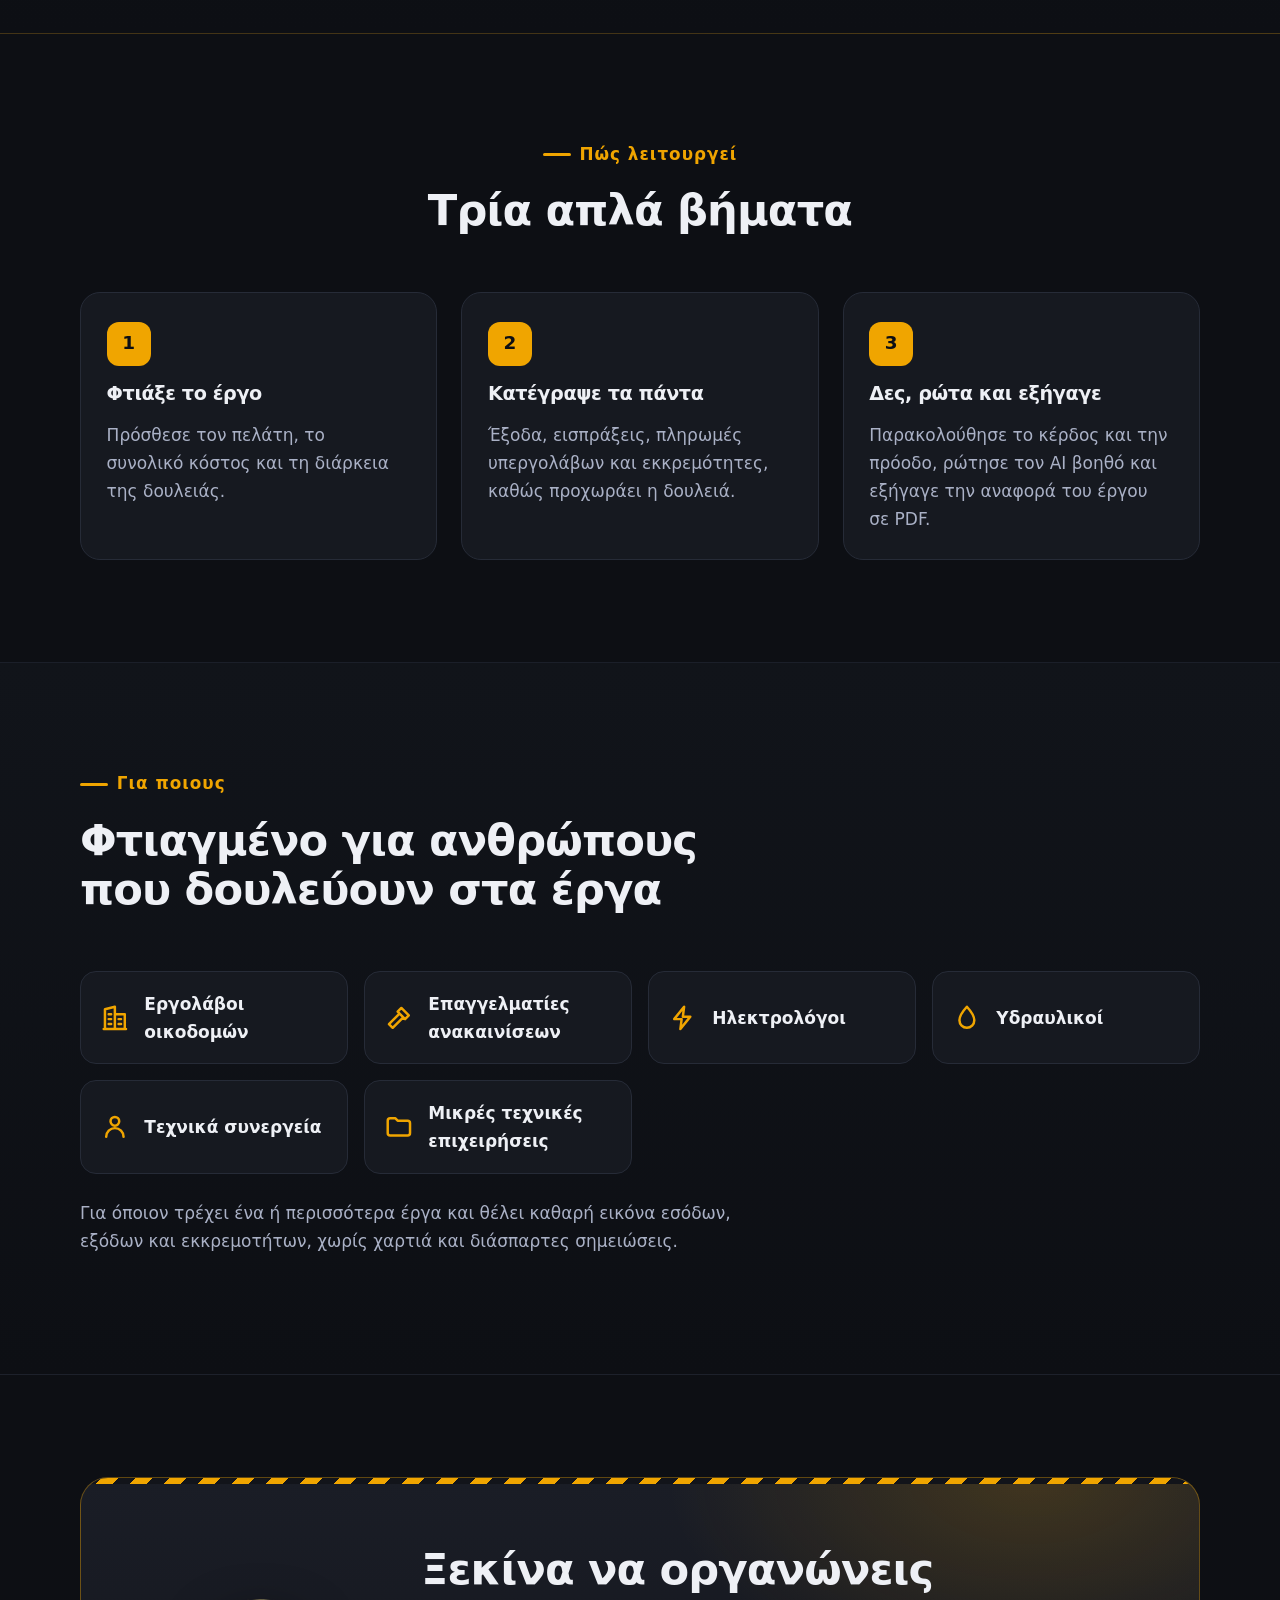
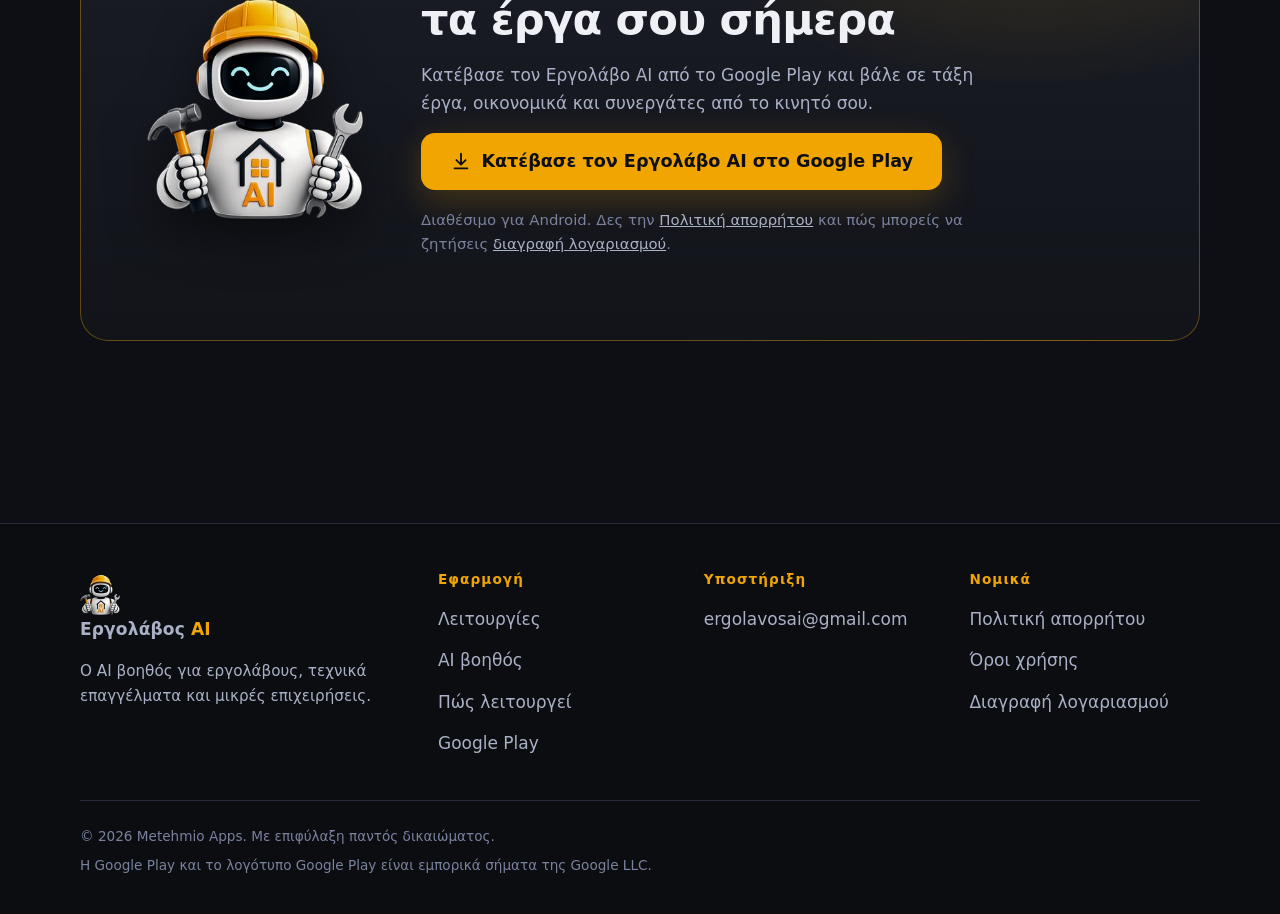
==== commit a3165c38: "Update index.html" ====
--- a/index.html
+++ b/index.html
@@ -94,7 +94,7 @@
   <section class="hero" id="top" aria-labelledby="hero-title">
     <div class="wrap">
       <div>
-        <p class="eyebrow">Εφαρμογή Android για τεχνικά επαγγέλματα</p>
+        <p class="eyebrow">Εφαρμογή Android για τεχνίτες</p>
         <h1 id="hero-title">Εφαρμογή διαχείρισης έργων για εργολάβους, <em>με AI βοηθό.</em></h1>
         <p class="lead">Έργα, πελάτες, εισπράξεις, έξοδα, υπεργολάβοι και εκκρεμότητες — και ένας AI βοηθός που απαντά με βάση τα δικά σου δεδομένα.</p>
         <div class="cta-row">
@@ -120,7 +120,7 @@
   <section class="section" aria-labelledby="problem-title">
     <div class="wrap">
       <div class="section-head reveal">
-        <p class="eyebrow">Το πρόβλημα</p>
+        <p class="eyebrow">Το πρόβλημα που λύνεται</p>
         <h2 id="problem-title">Οι δουλειές αυξάνονται. Οι σημειώσεις δεν φτάνουν.</h2>
         <p>Πελάτες, εισπράξεις, προκαταβολές σε υπεργολάβους, υλικά, εκκρεμότητες. Όταν όλα αυτά ζουν σε τετράδια, μηνύματα και αρχεία, χάνεις χρόνο και καθαρή εικόνα. Ο Εργολάβος AI τα μαζεύει σε ένα μέρος.</p>
       </div>
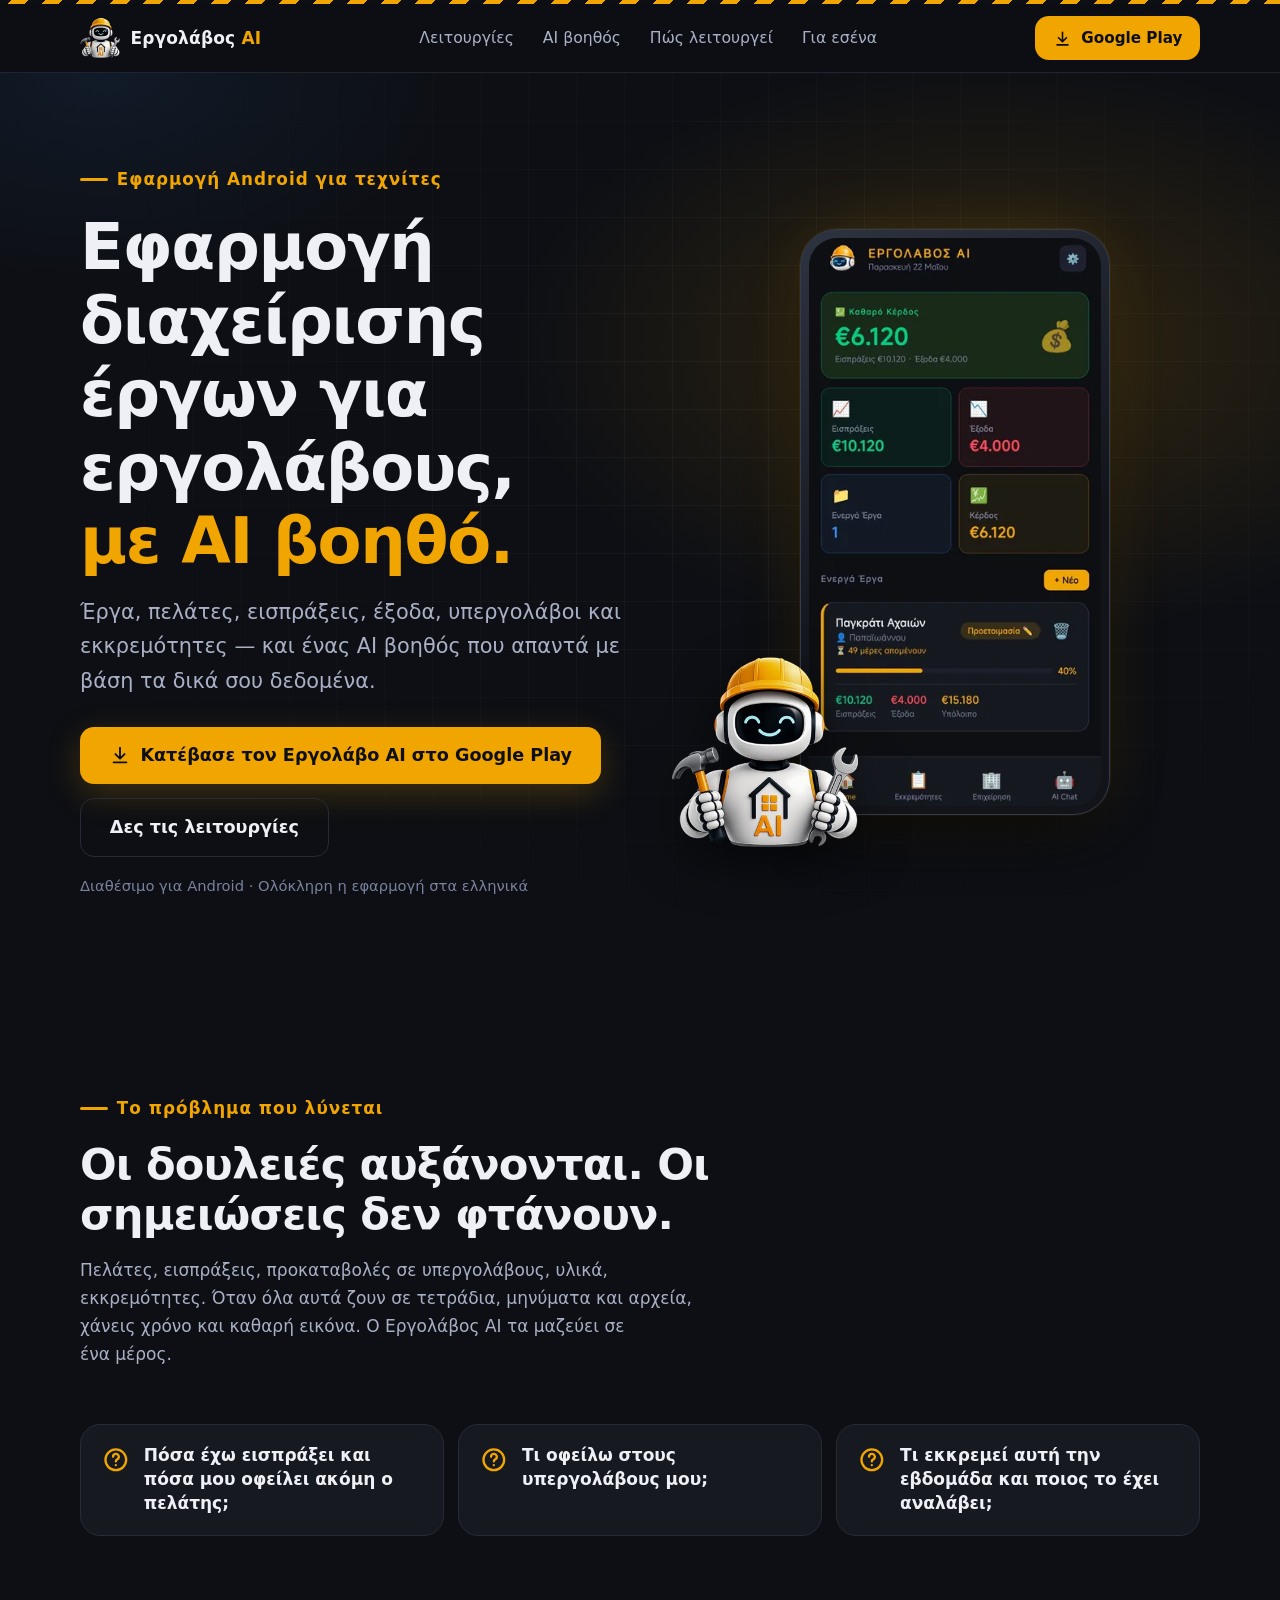
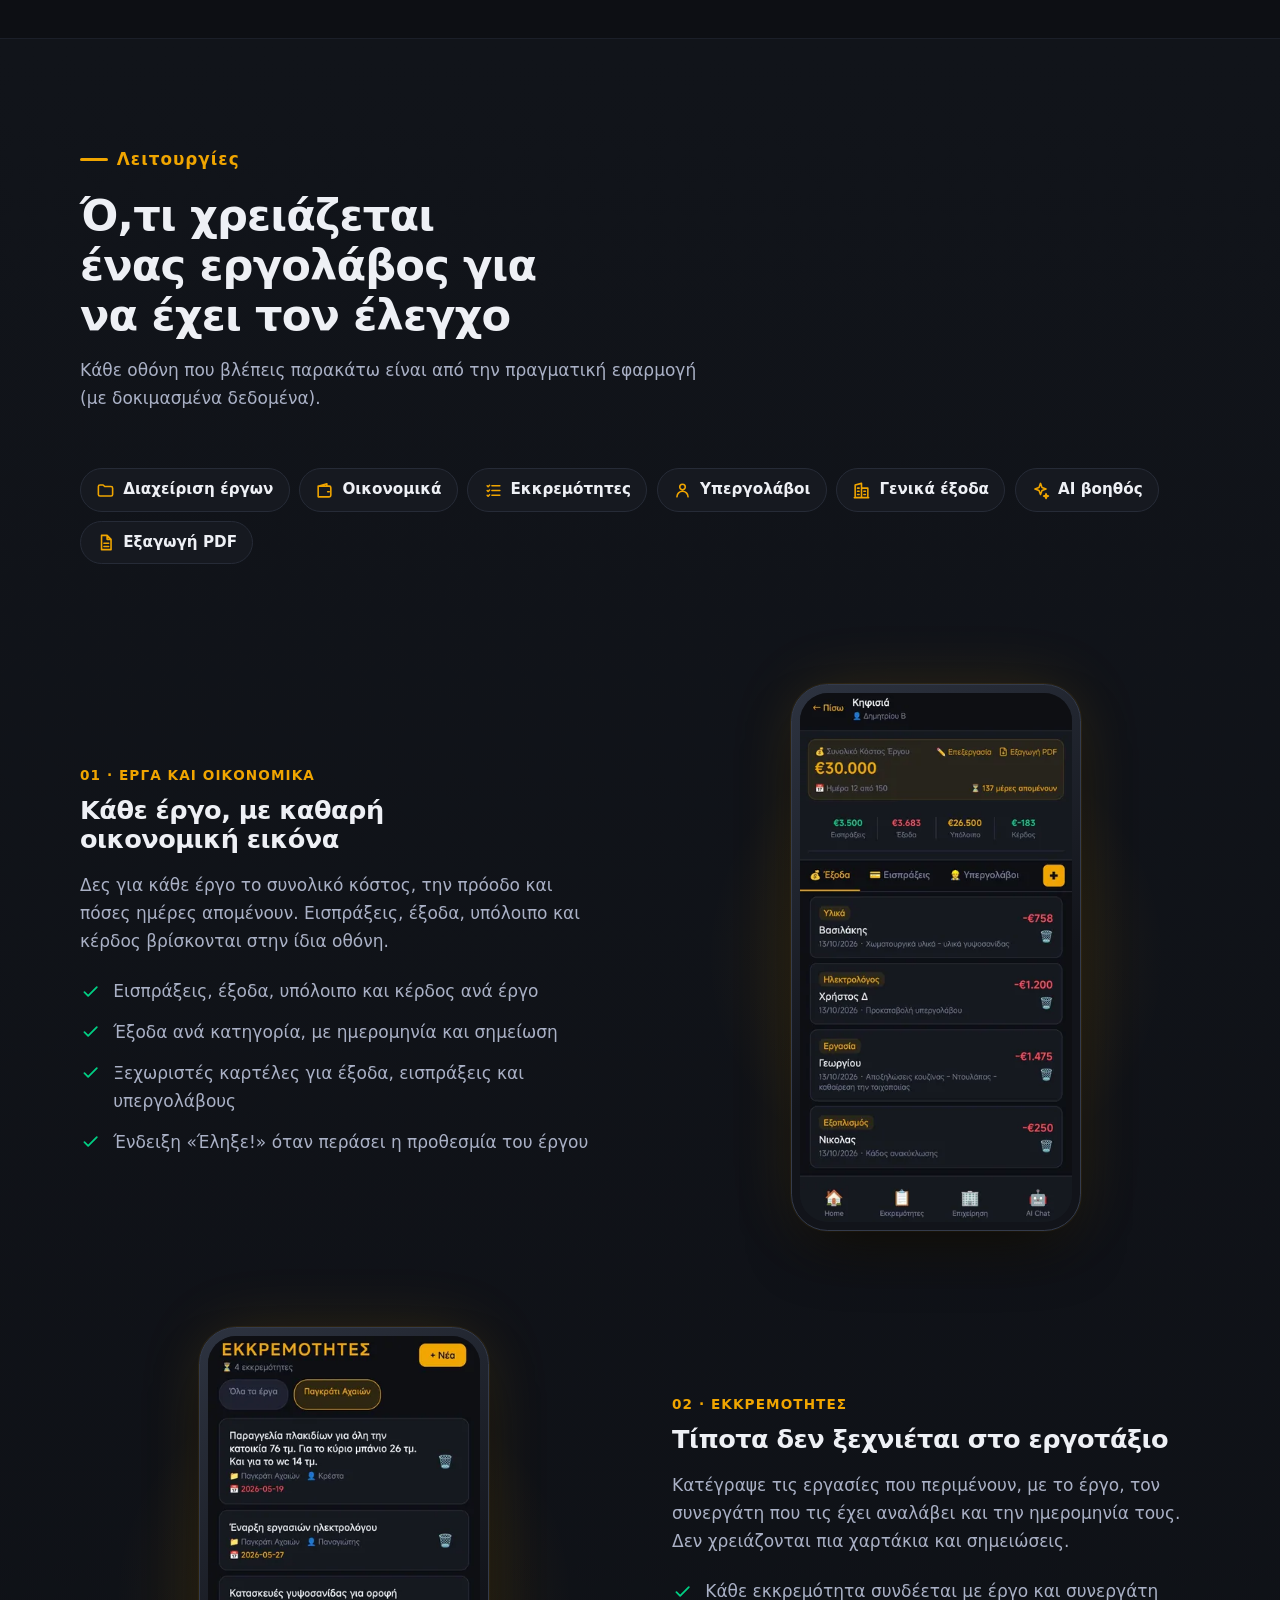
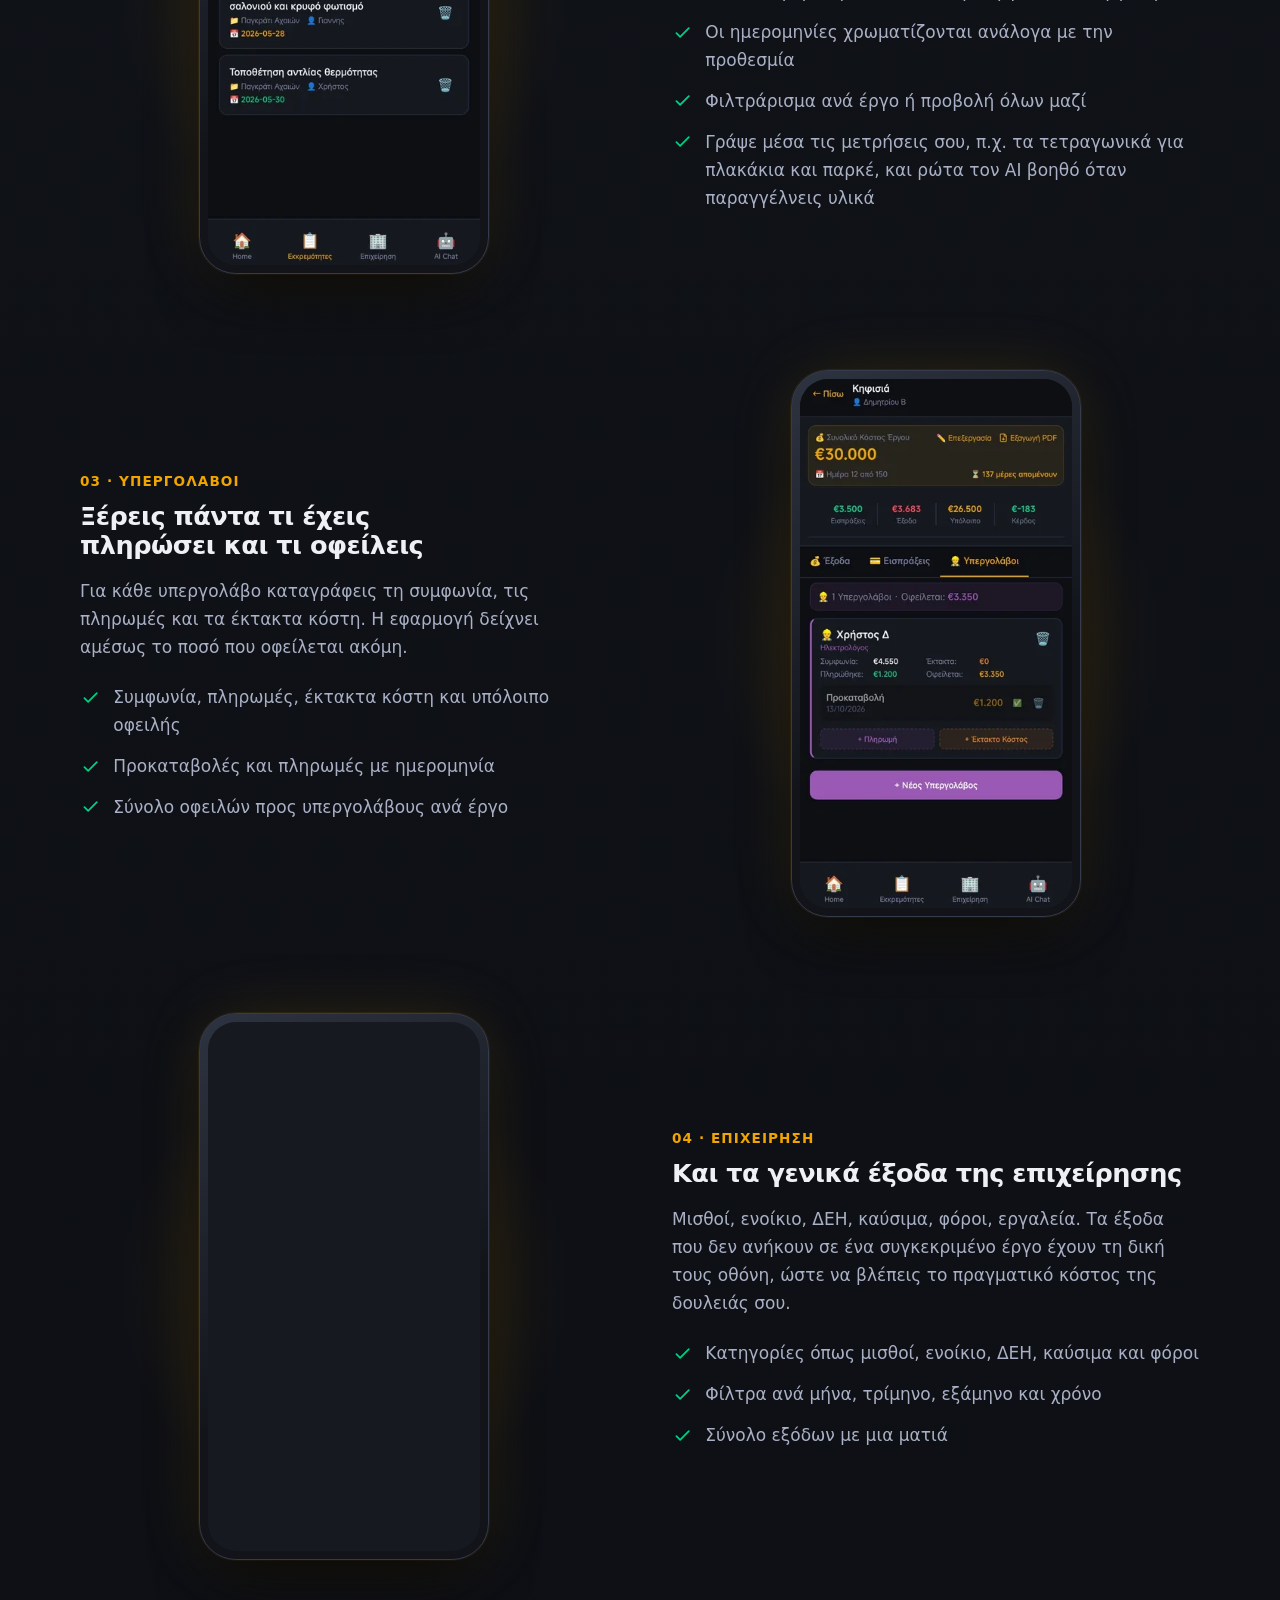
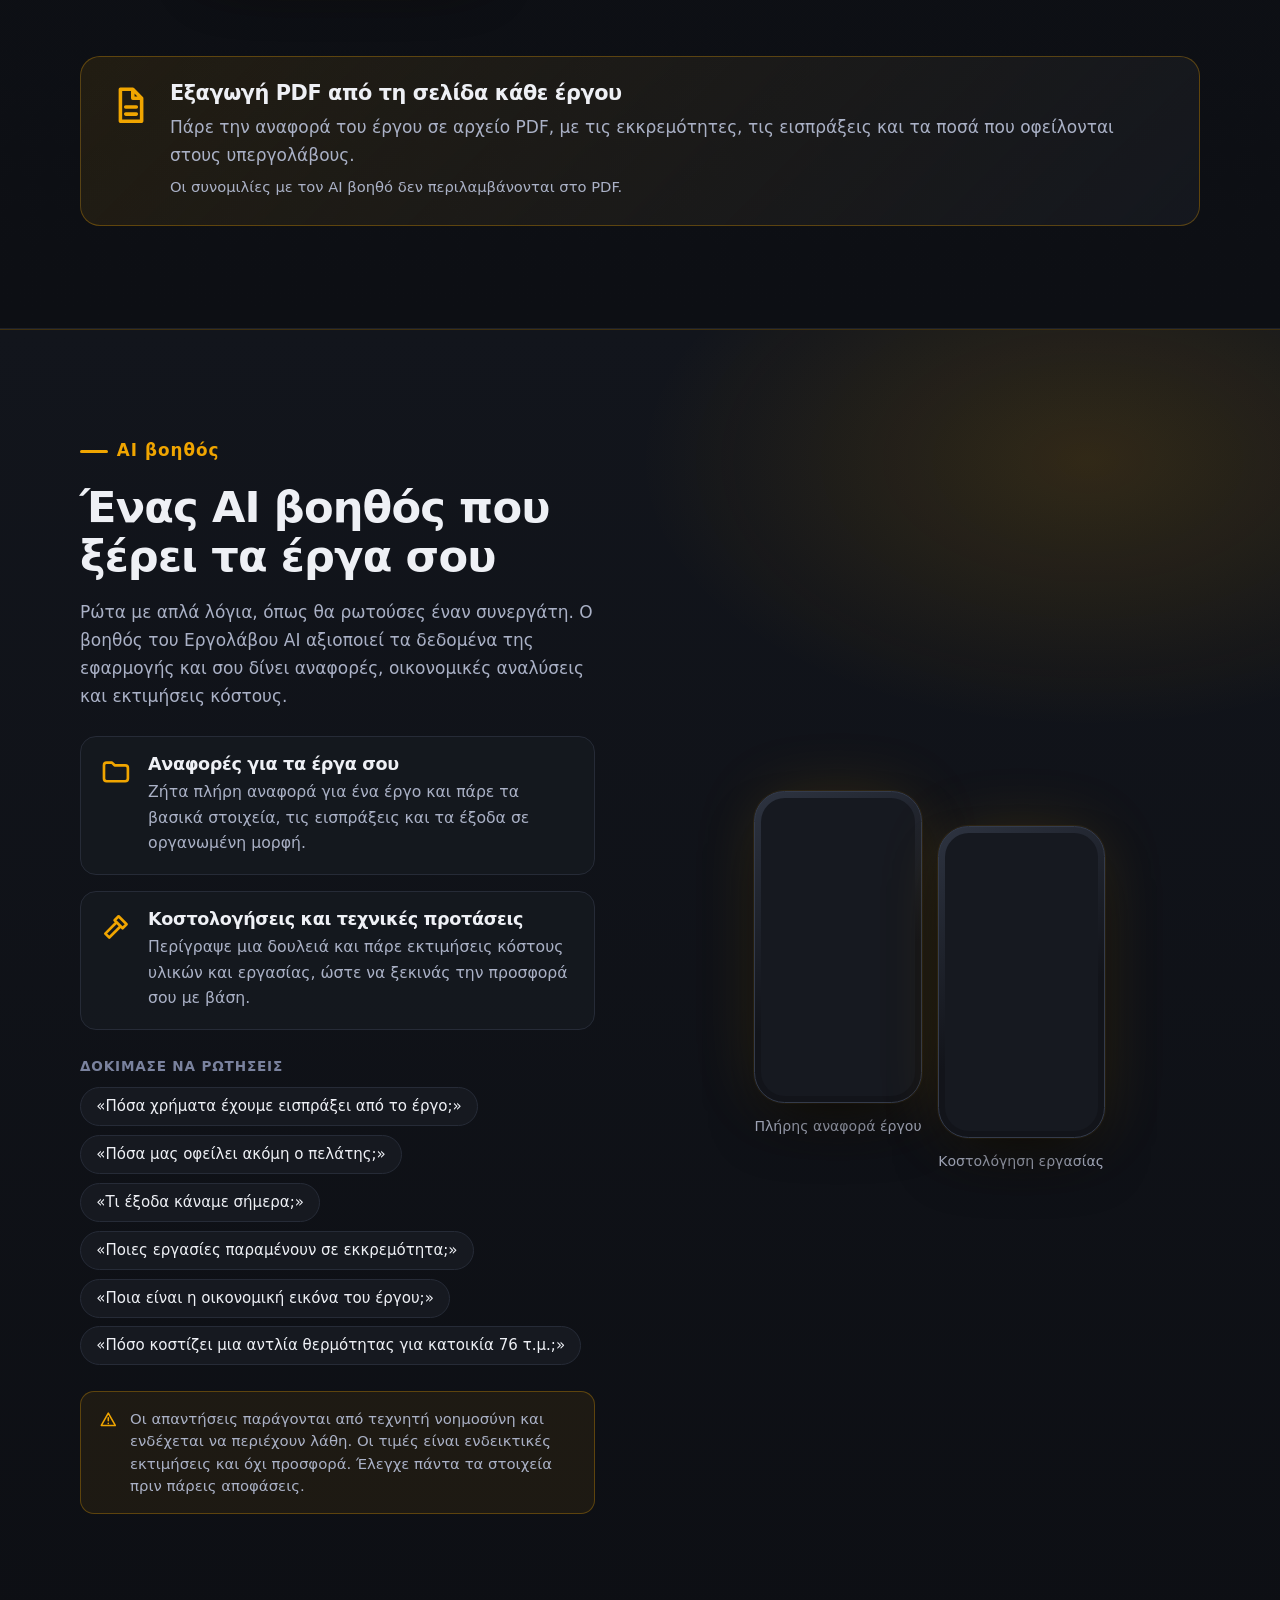
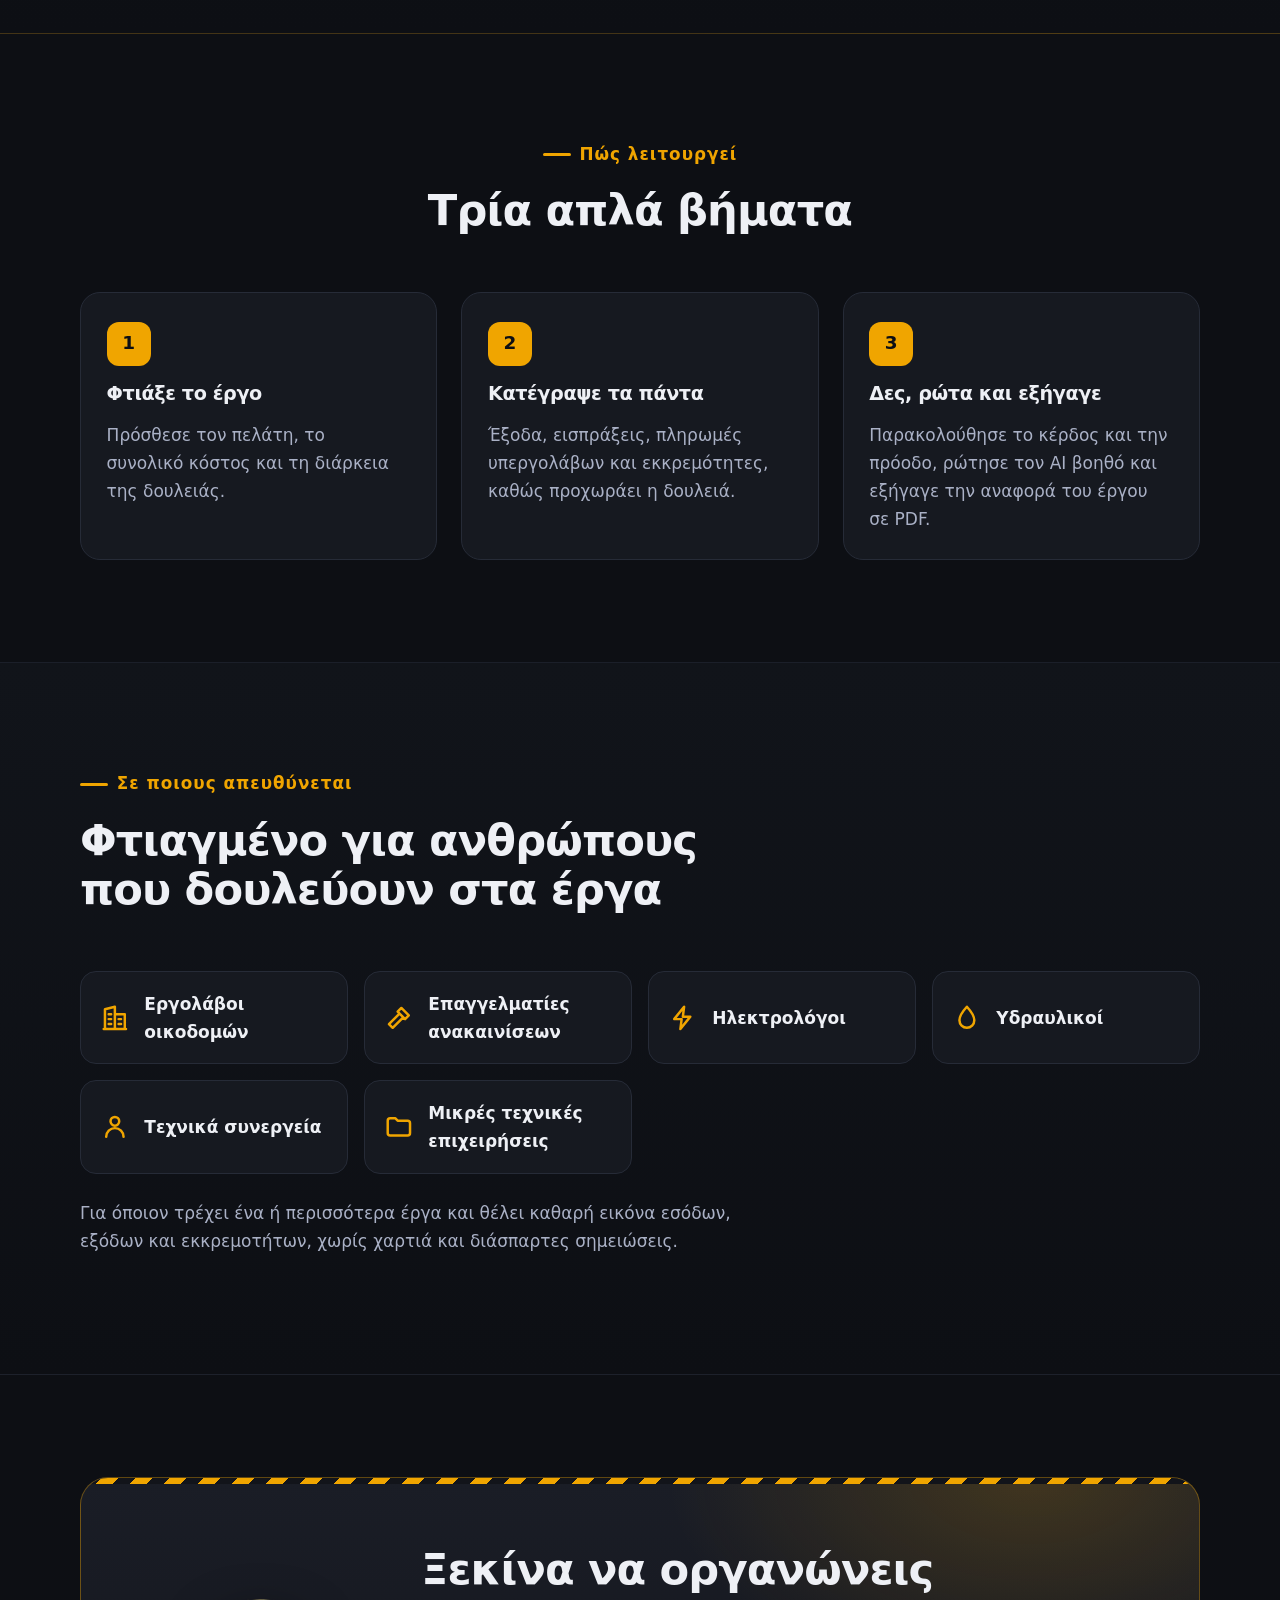
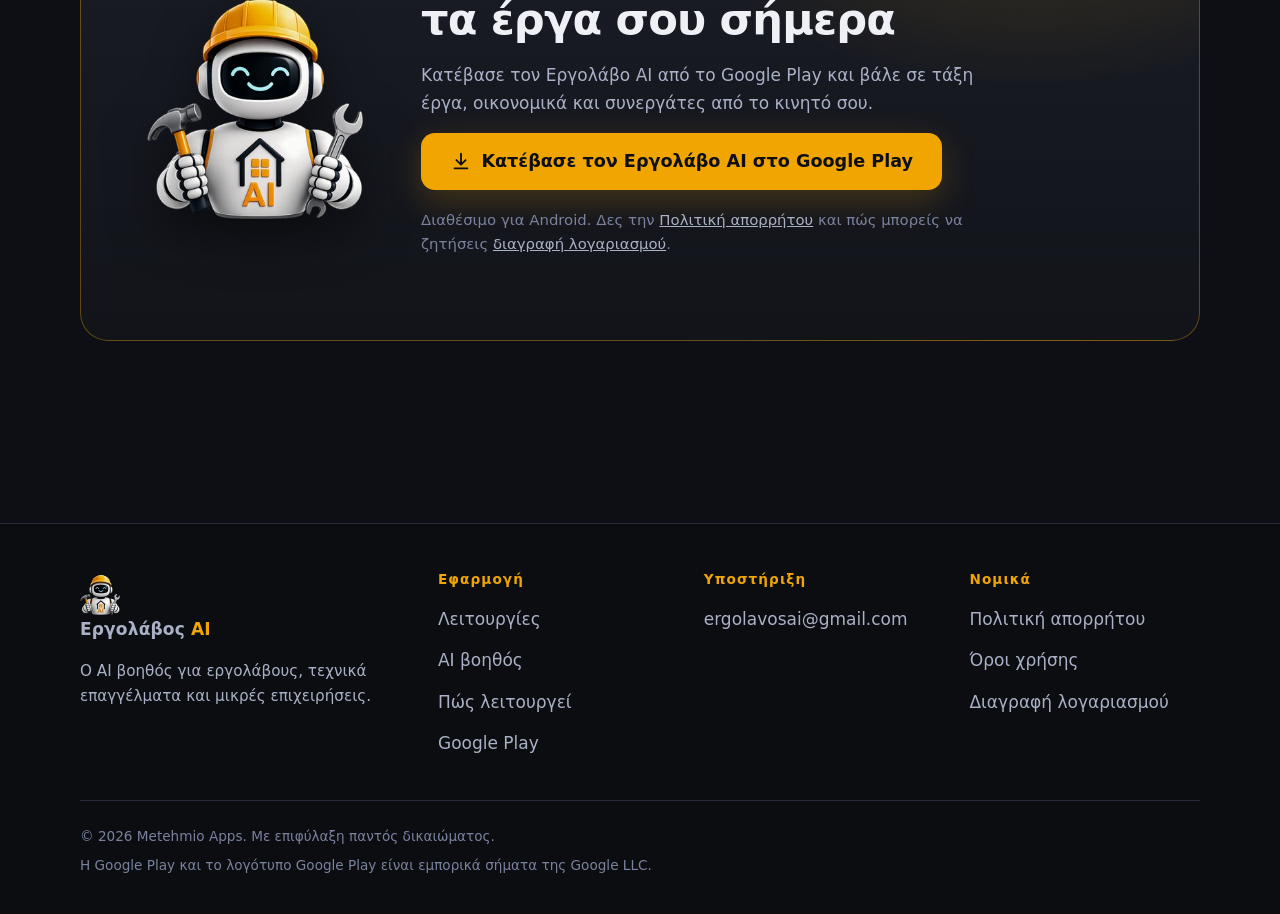
==== commit 838b89db: "Update index.html" ====
--- a/index.html
+++ b/index.html
@@ -79,7 +79,7 @@
       <a href="#features">Λειτουργίες</a>
       <a href="#ai">AI βοηθός</a>
       <a href="#how">Πώς λειτουργεί</a>
-      <a href="#who">Για ποιους</a>
+      <a href="#who">Για εσένα</a>
     </nav>
     <a class="btn btn-sm" href="https://play.google.com/store/apps/details?id=com.metehmio.ergolabosai&amp;hl=el" target="_blank" rel="noopener noreferrer">
       <svg class="i" aria-hidden="true"><use href="#i-download"/></svg>
@@ -322,7 +322,7 @@
   <section class="section alt" id="who" aria-labelledby="who-title">
     <div class="wrap">
       <div class="section-head">
-        <p class="eyebrow">Για ποιους</p>
+        <p class="eyebrow">Σε ποιους απευθύνεται</p>
         <h2 id="who-title">Φτιαγμένο για ανθρώπους που δουλεύουν στα έργα</h2>
       </div>
       <ul class="who">
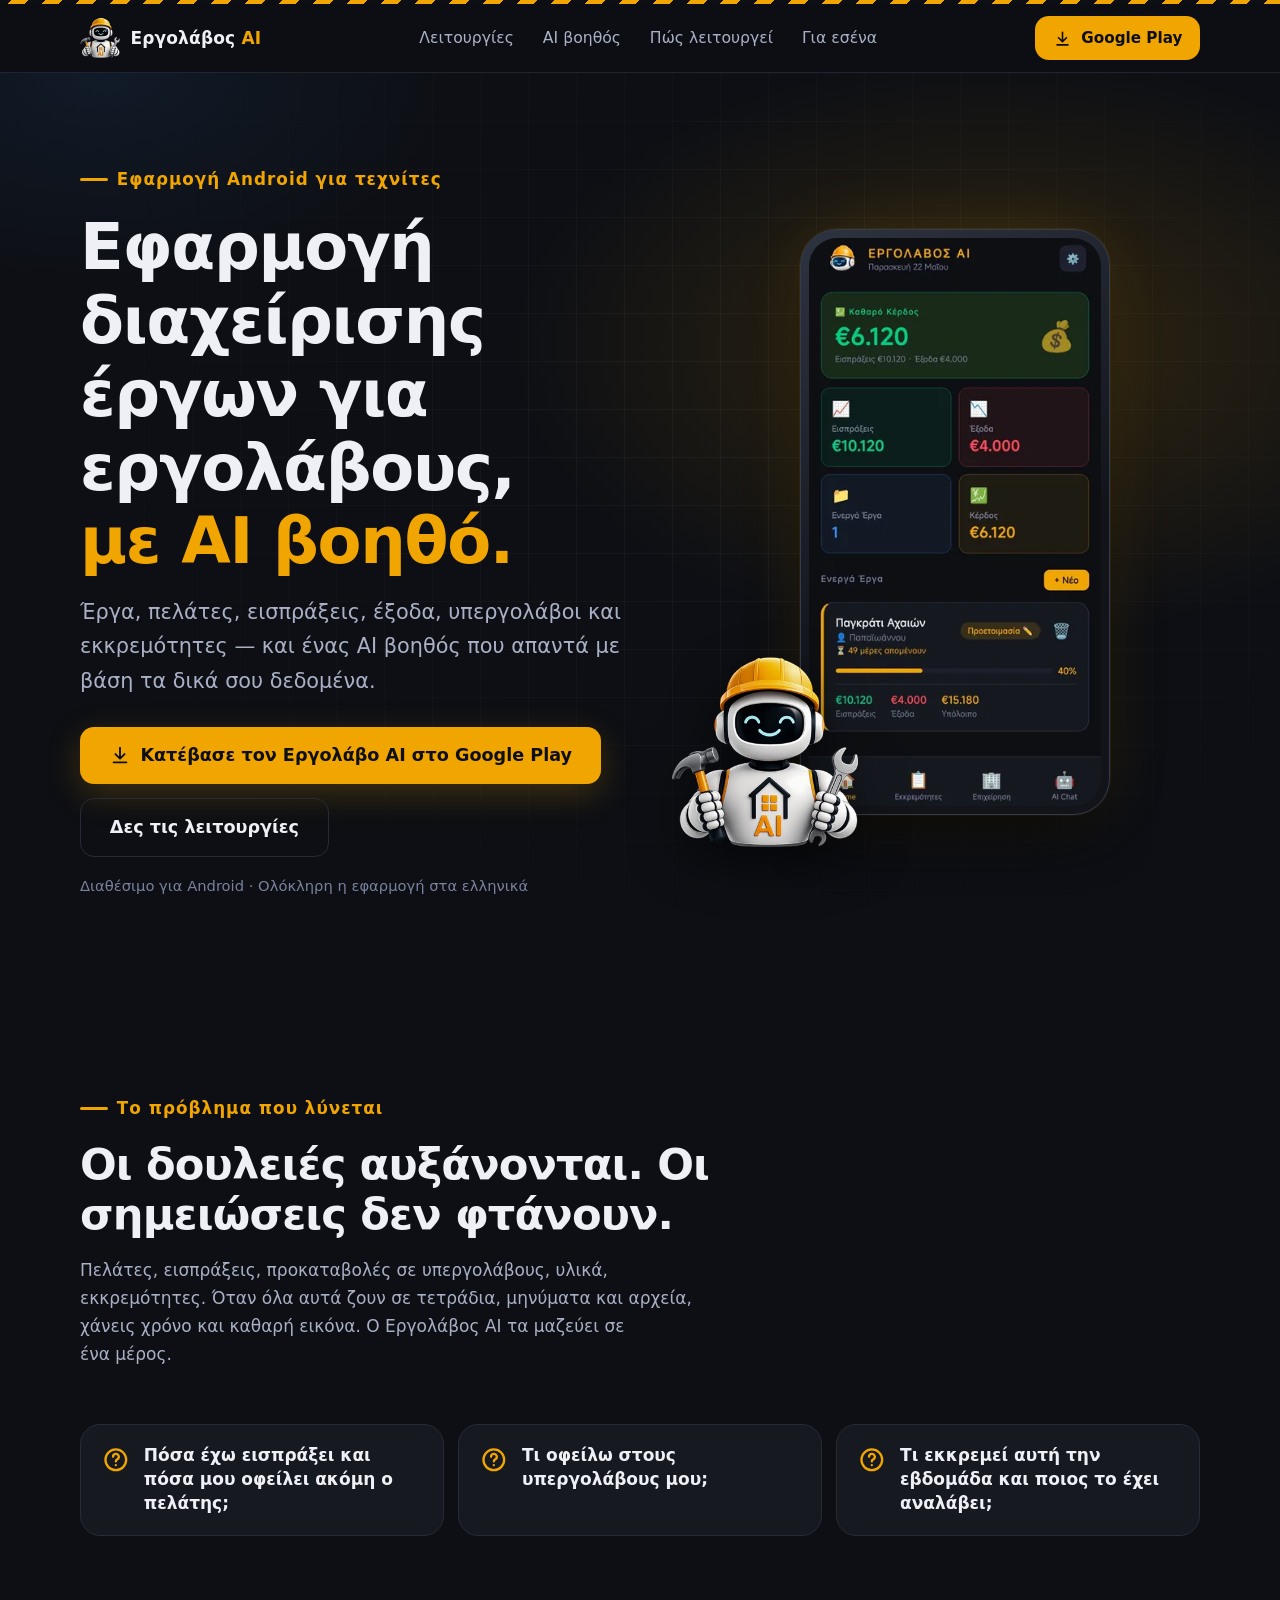
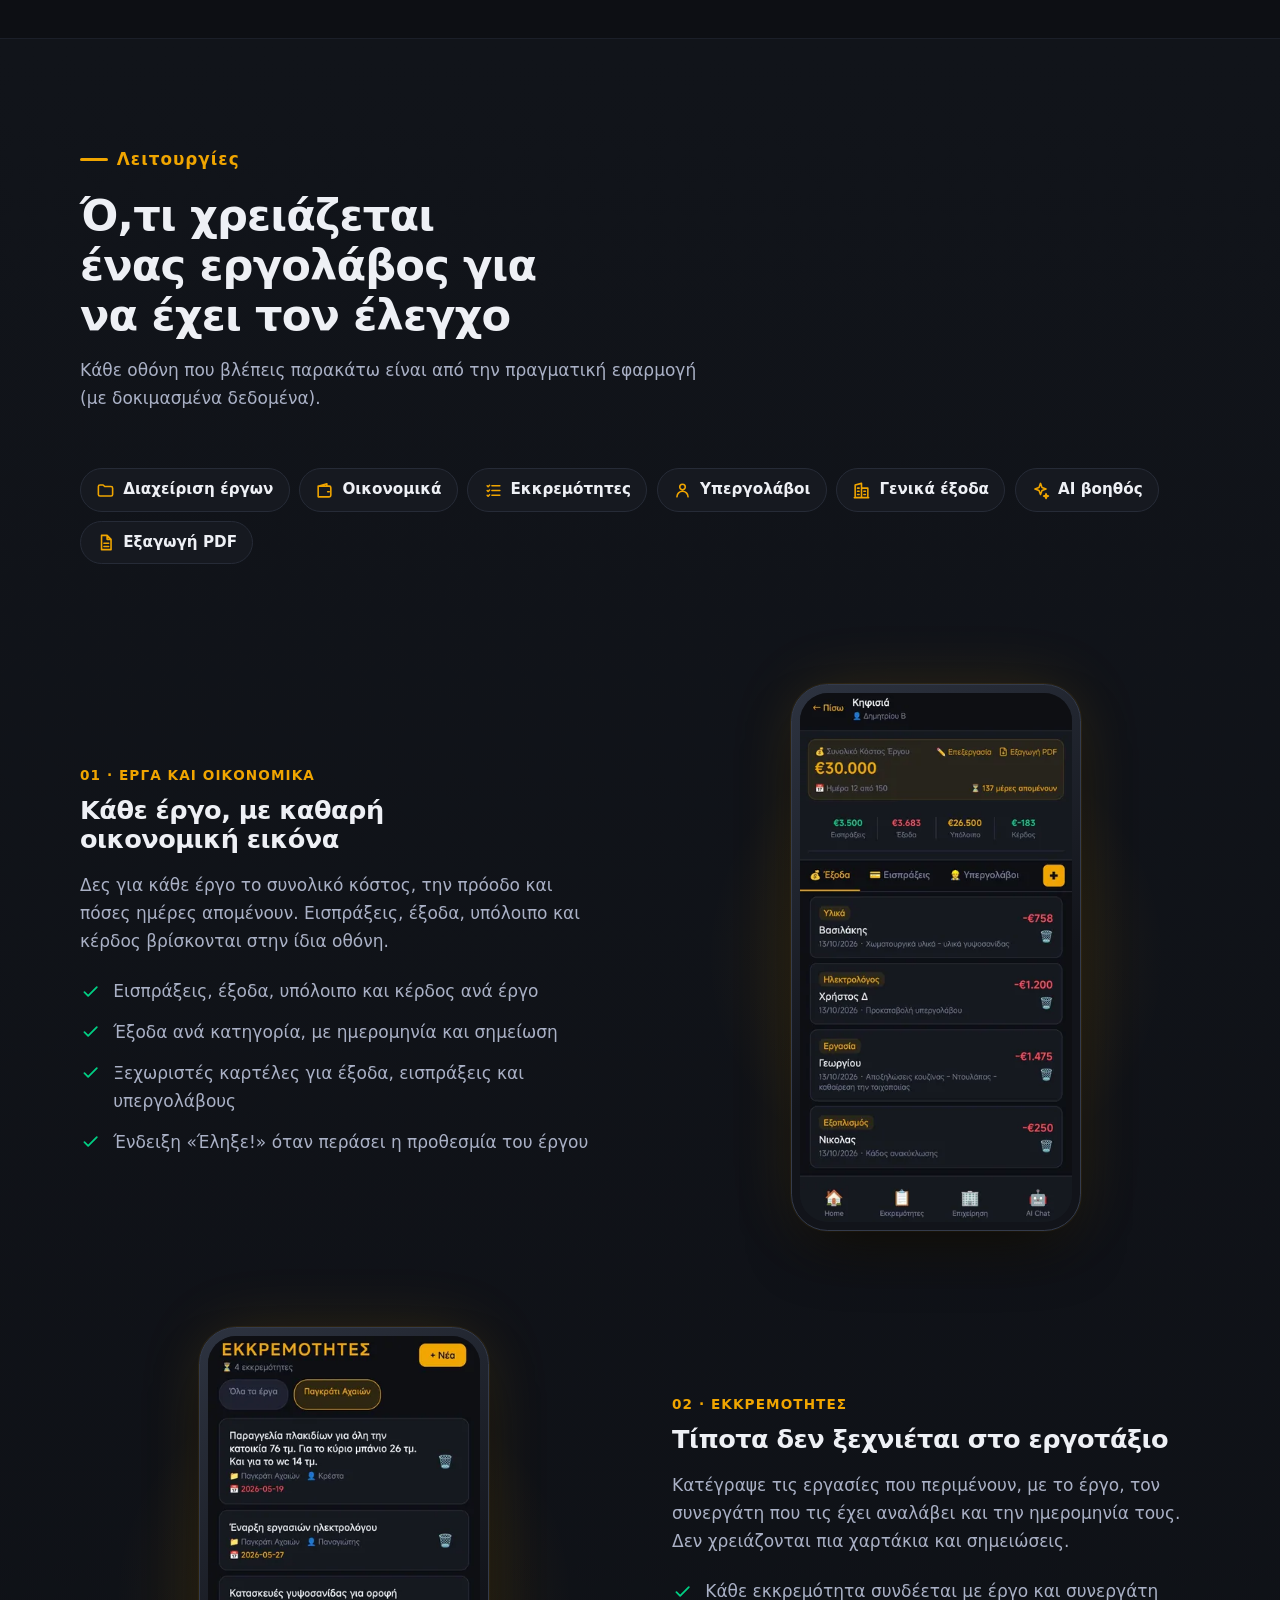
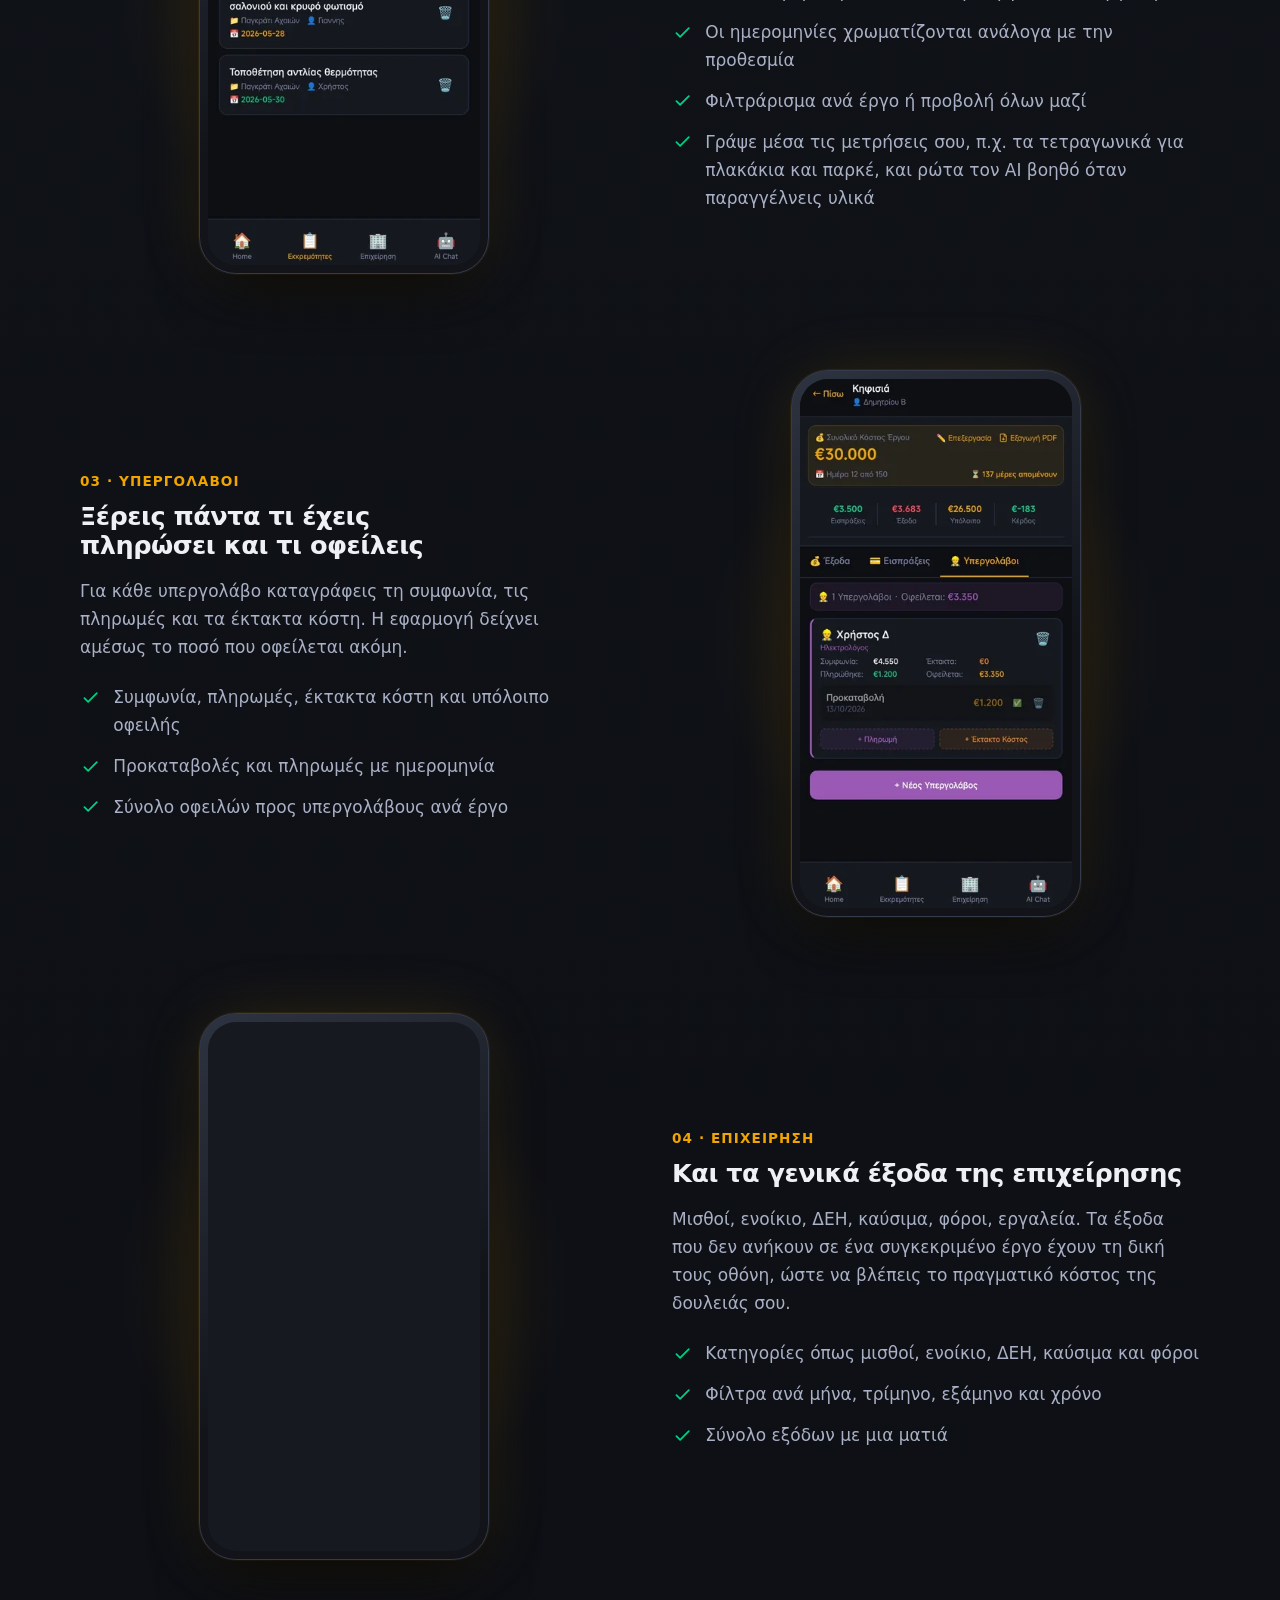
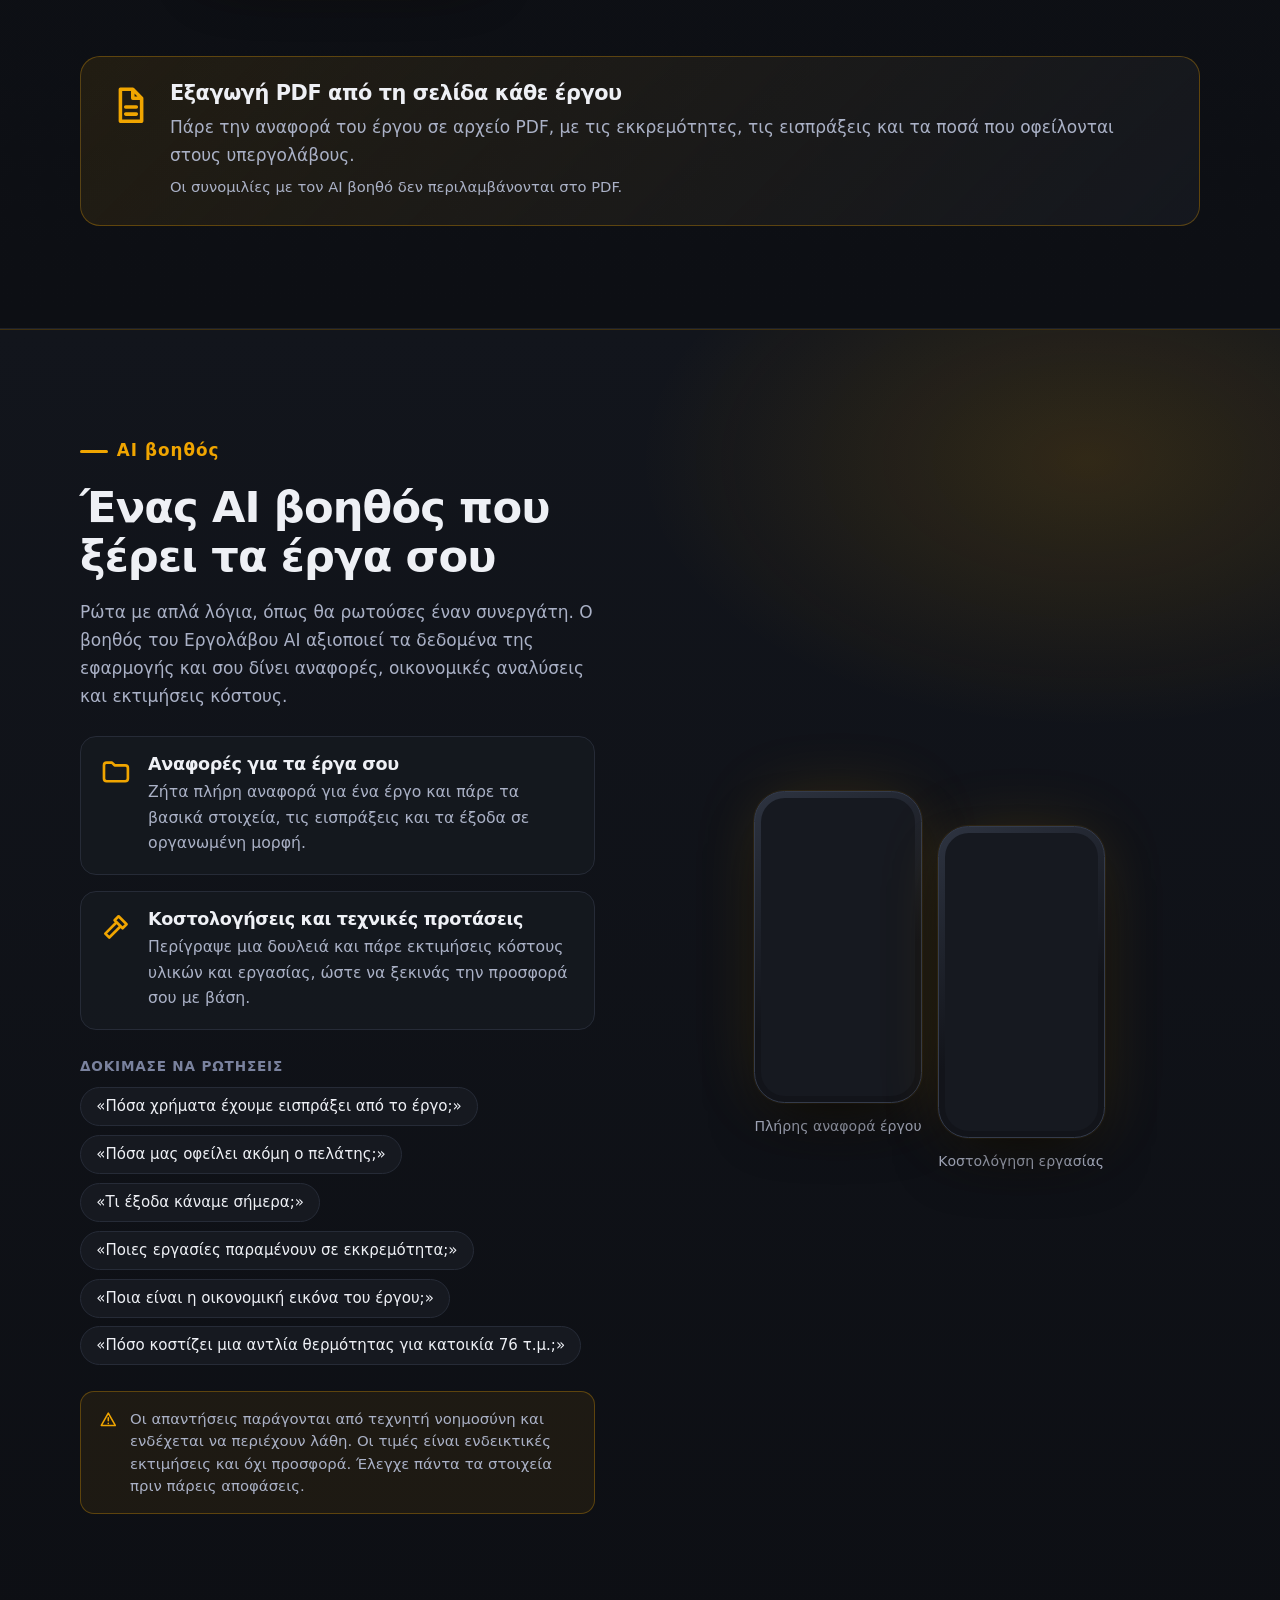
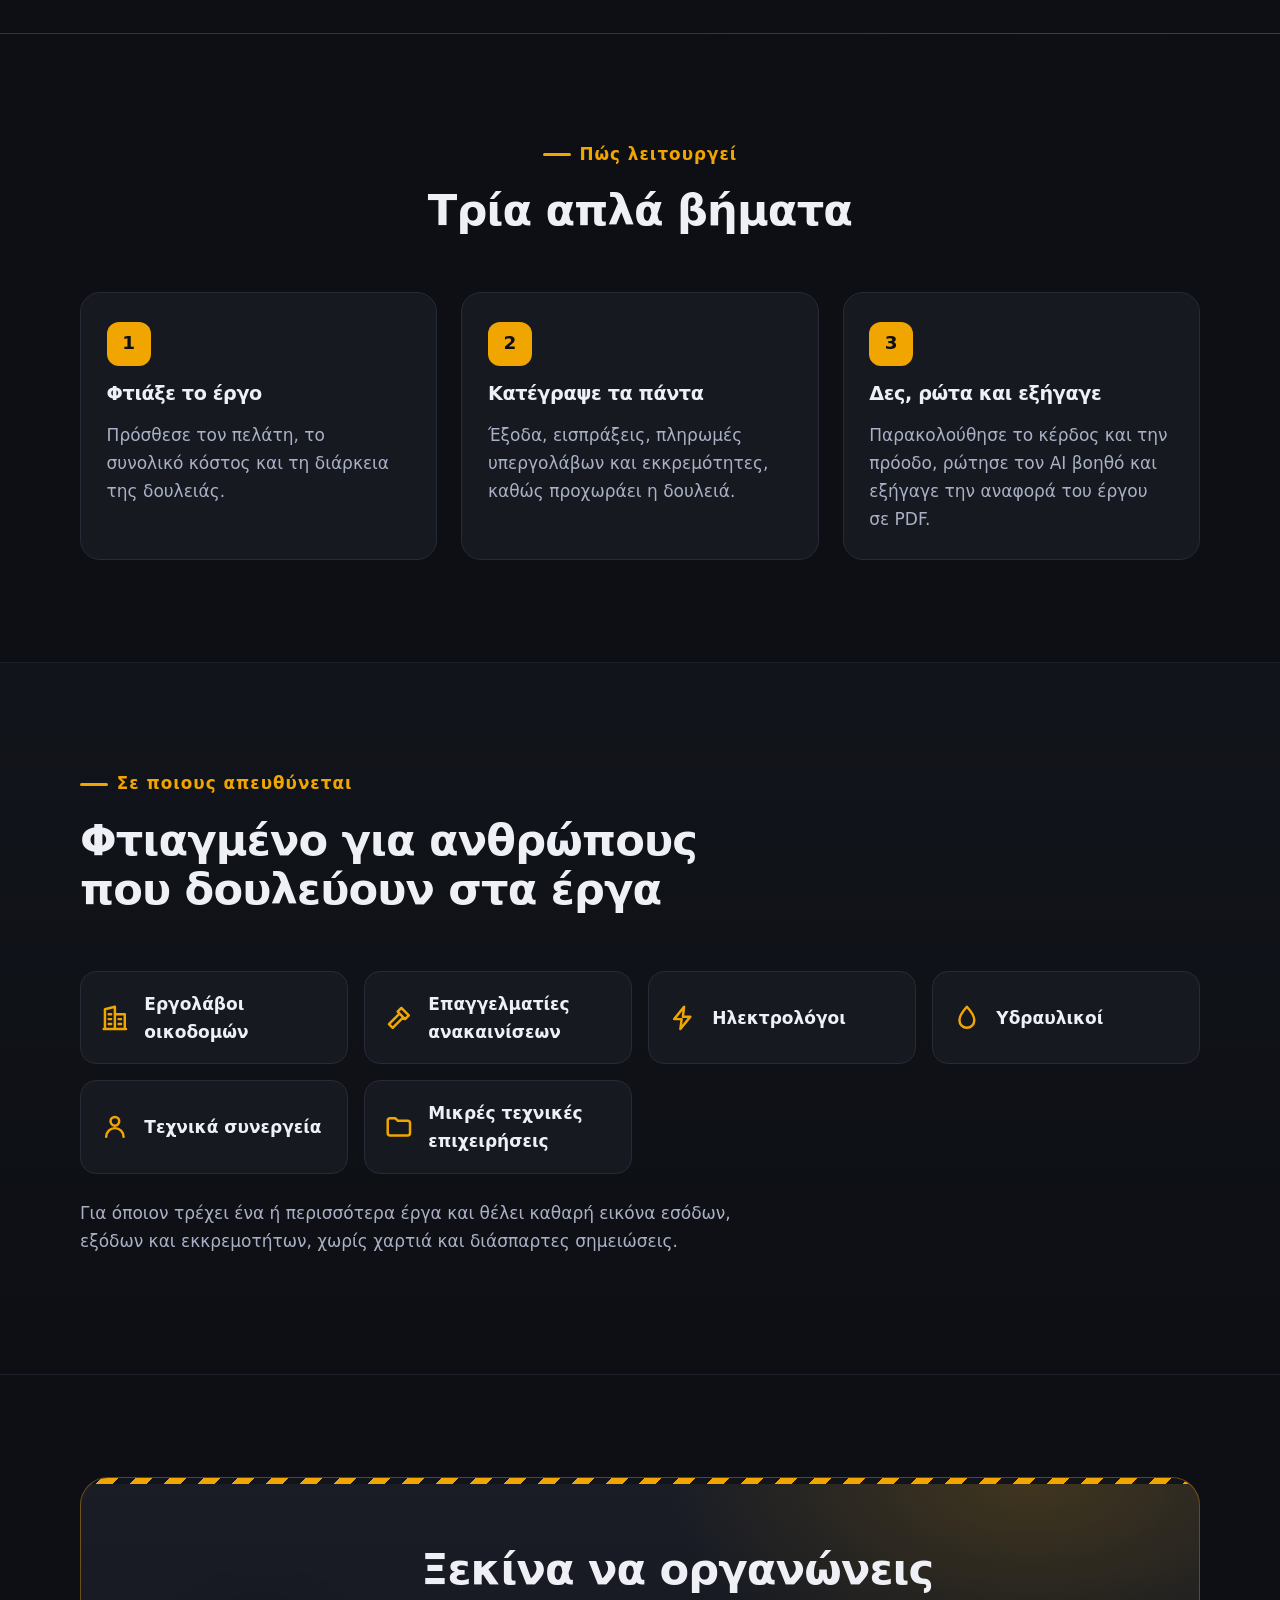
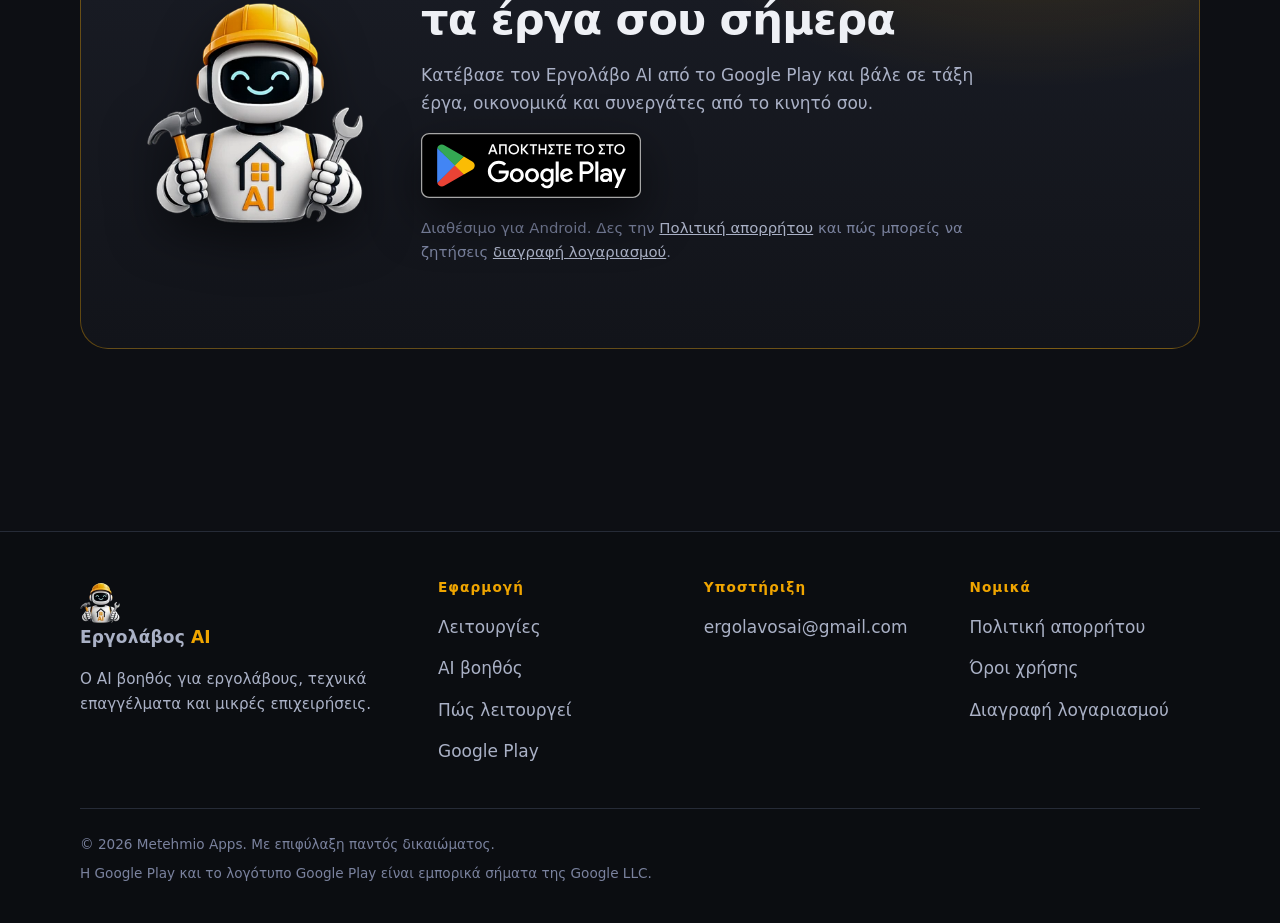
==== commit ee14547b: "Update index.html" ====
--- a/index.html
+++ b/index.html
@@ -341,14 +341,11 @@
   <section class="section" id="download" aria-labelledby="download-title">
     <div class="wrap">
       <div class="download reveal">
-        <img src="assets/mascot-320.webp" width="320" height="320" loading="lazy" decoding="async" alt="Ο μασκότ του Εργολάβου AI: ρομπότ με κίτρινο κράνος, σφυρί και κλειδί">
+        <img src="assets/mascot-320.webp" width="320" height="320" loading="lazy" decoding="async" alt="Το ρομπότ του Εργολάβου AI με κίτρινο κράνος, σφυρί και κλειδί">
         <div>
           <h2 id="download-title">Ξεκίνα να οργανώνεις τα έργα σου σήμερα</h2>
           <p>Κατέβασε τον Εργολάβο AI από το Google Play και βάλε σε τάξη έργα, οικονομικά και συνεργάτες από το κινητό σου.</p>
-          <a class="btn btn-lg" href="https://play.google.com/store/apps/details?id=com.metehmio.ergolabosai&amp;hl=el" target="_blank" rel="noopener noreferrer">
-            <svg class="i" aria-hidden="true"><use href="#i-download"/></svg>
-            Κατέβασε τον Εργολάβο AI στο Google Play
-          </a>
+          <a href="https://play.google.com/store/apps/details?id=com.metehmio.ergolabosai&amp;hl=el" target="_blank" rel="noopener noreferrer"><img src="assets/google-play-badge-el.svg.svg" width="216" height="64" alt="Κατεβάστε το από το Google Play"></a>
           <p class="small">Διαθέσιμο για Android. Δες την <a href="privacy-policy.html">Πολιτική απορρήτου</a> και πώς μπορείς να ζητήσεις <a href="delete-account.html">διαγραφή λογαριασμού</a>.</p>
         </div>
       </div>
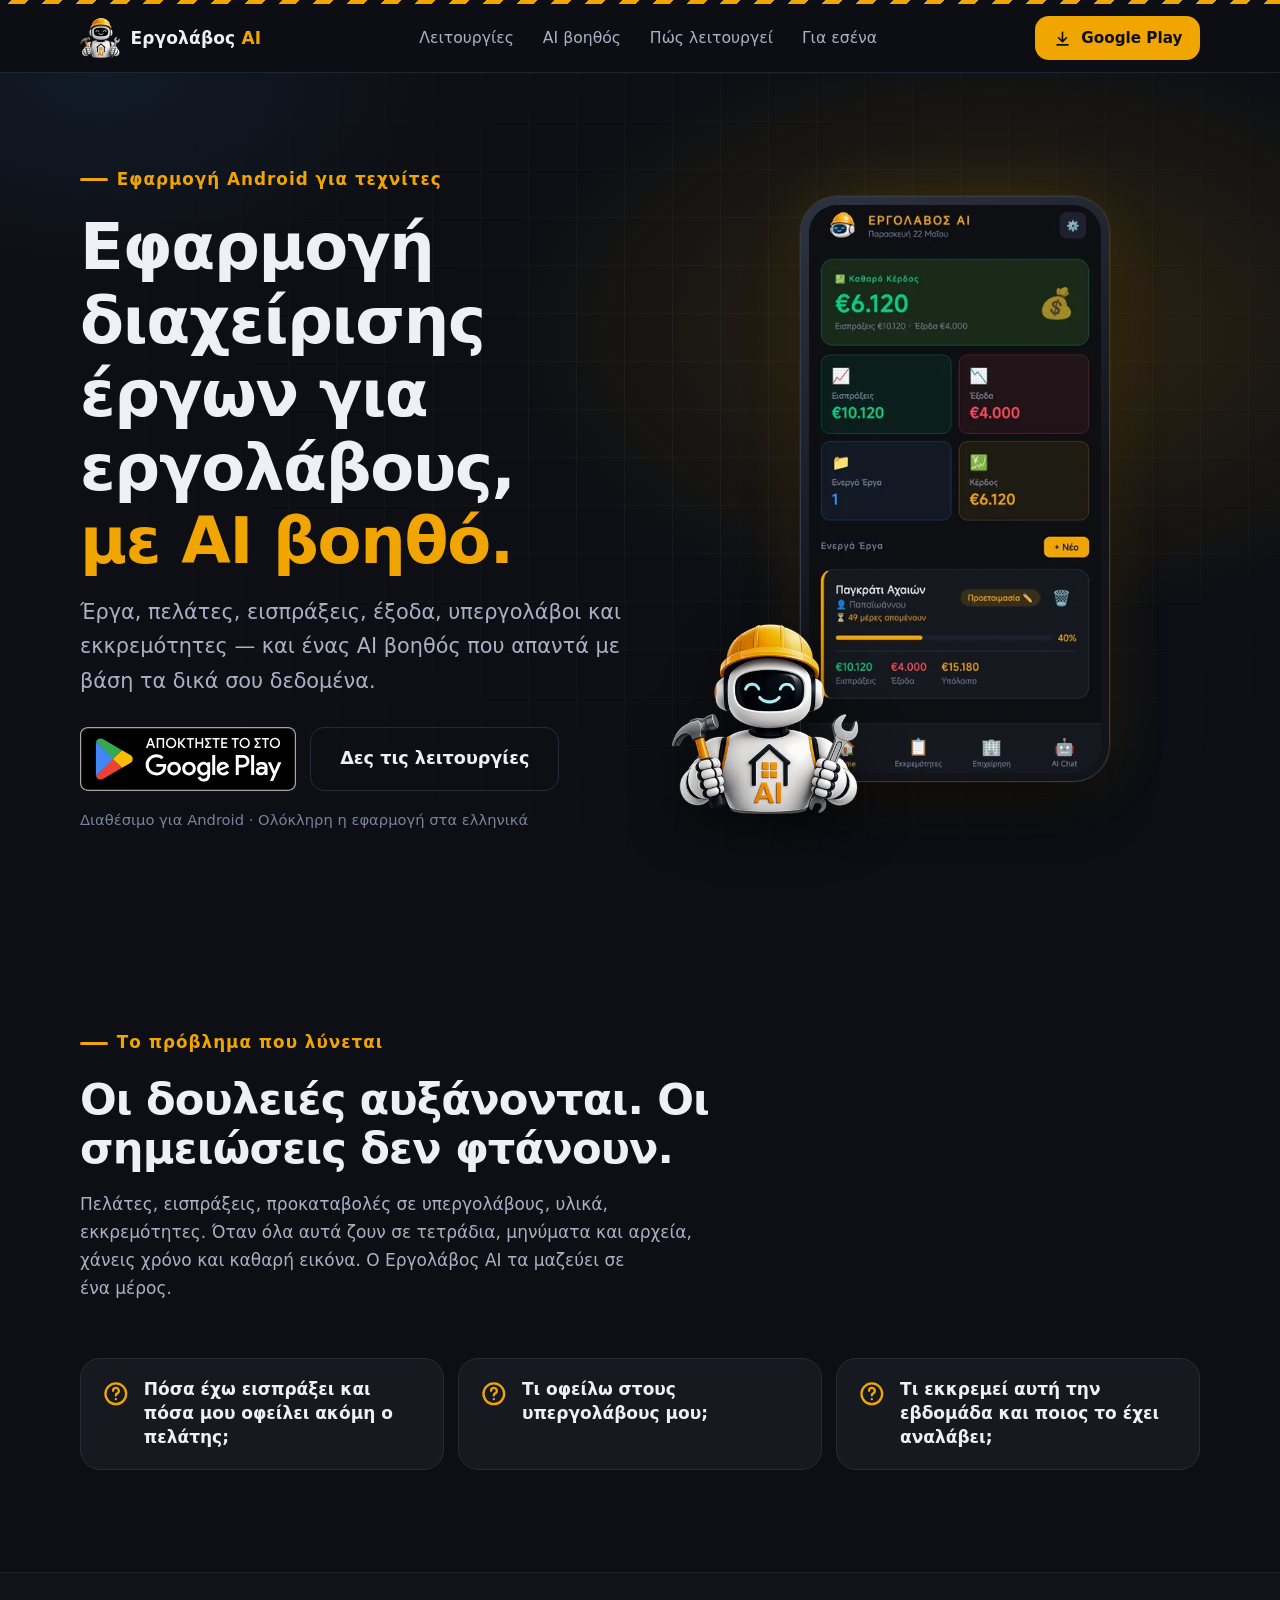
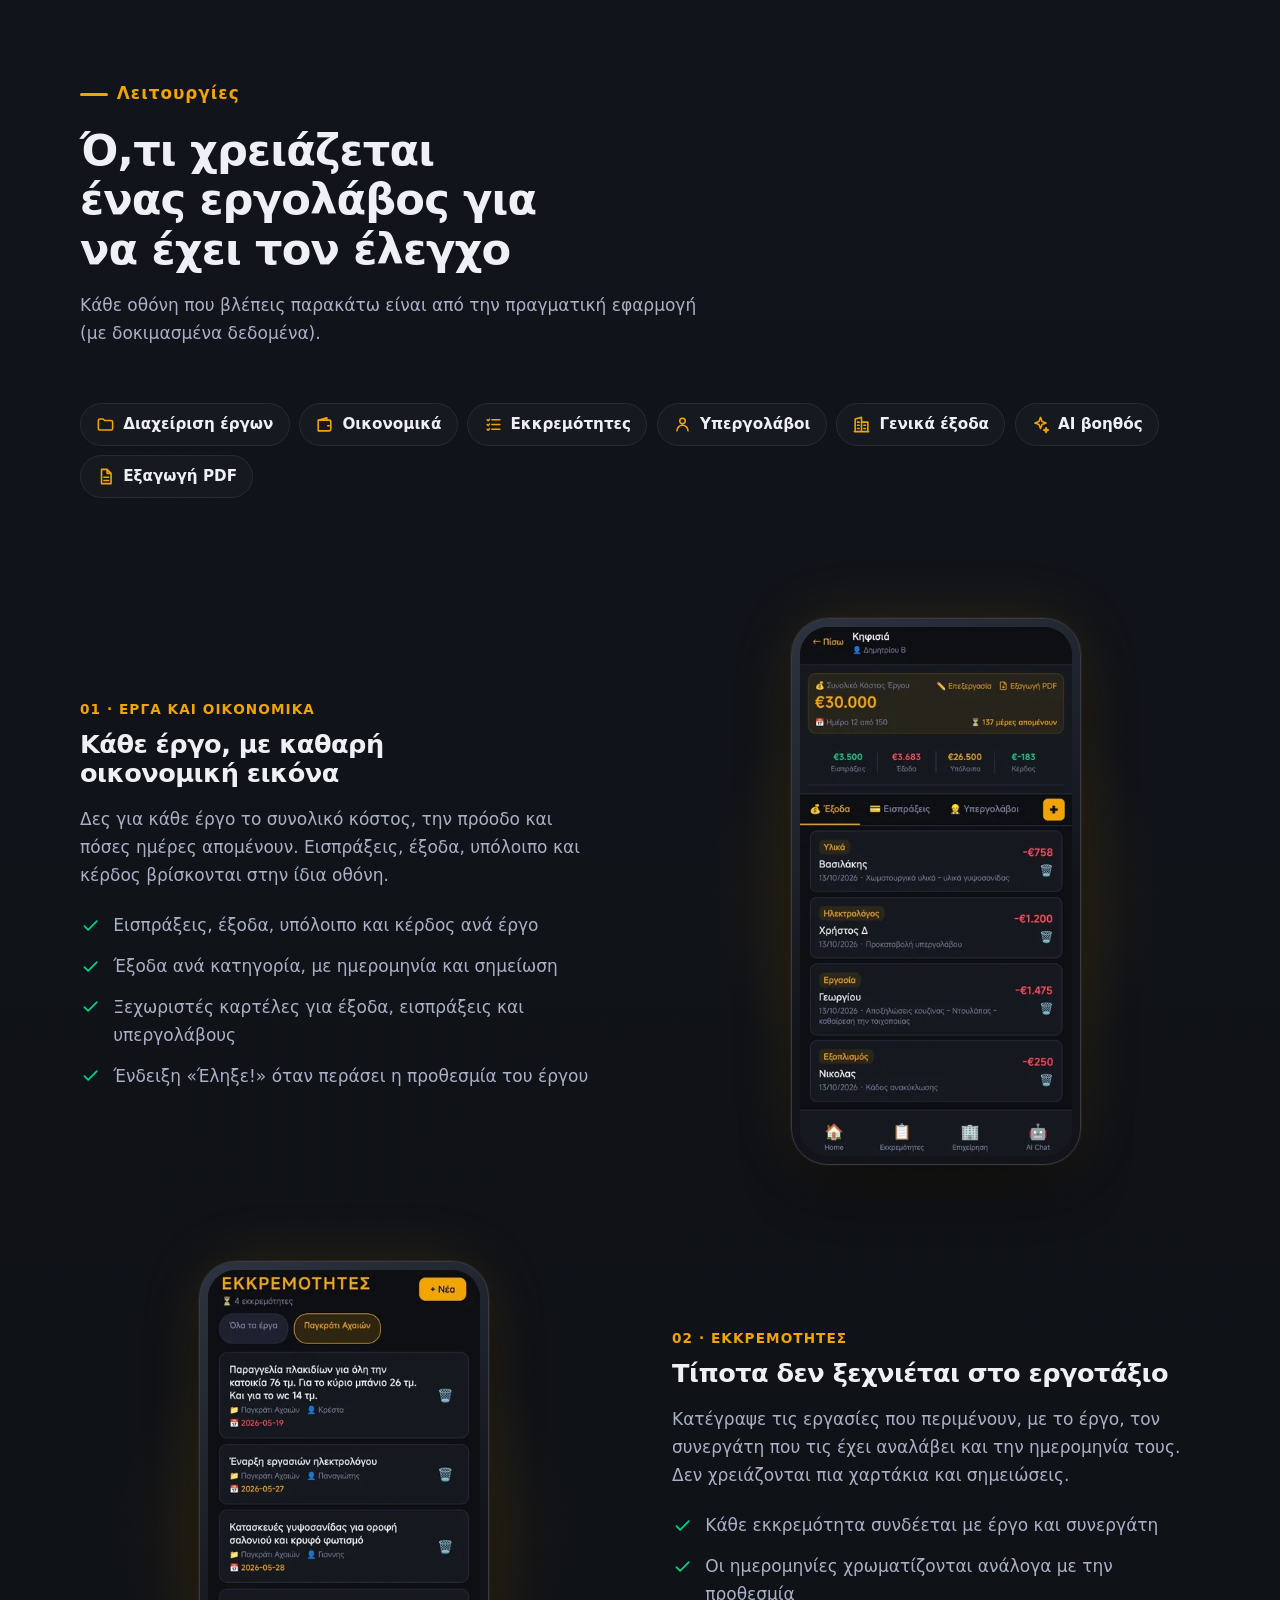
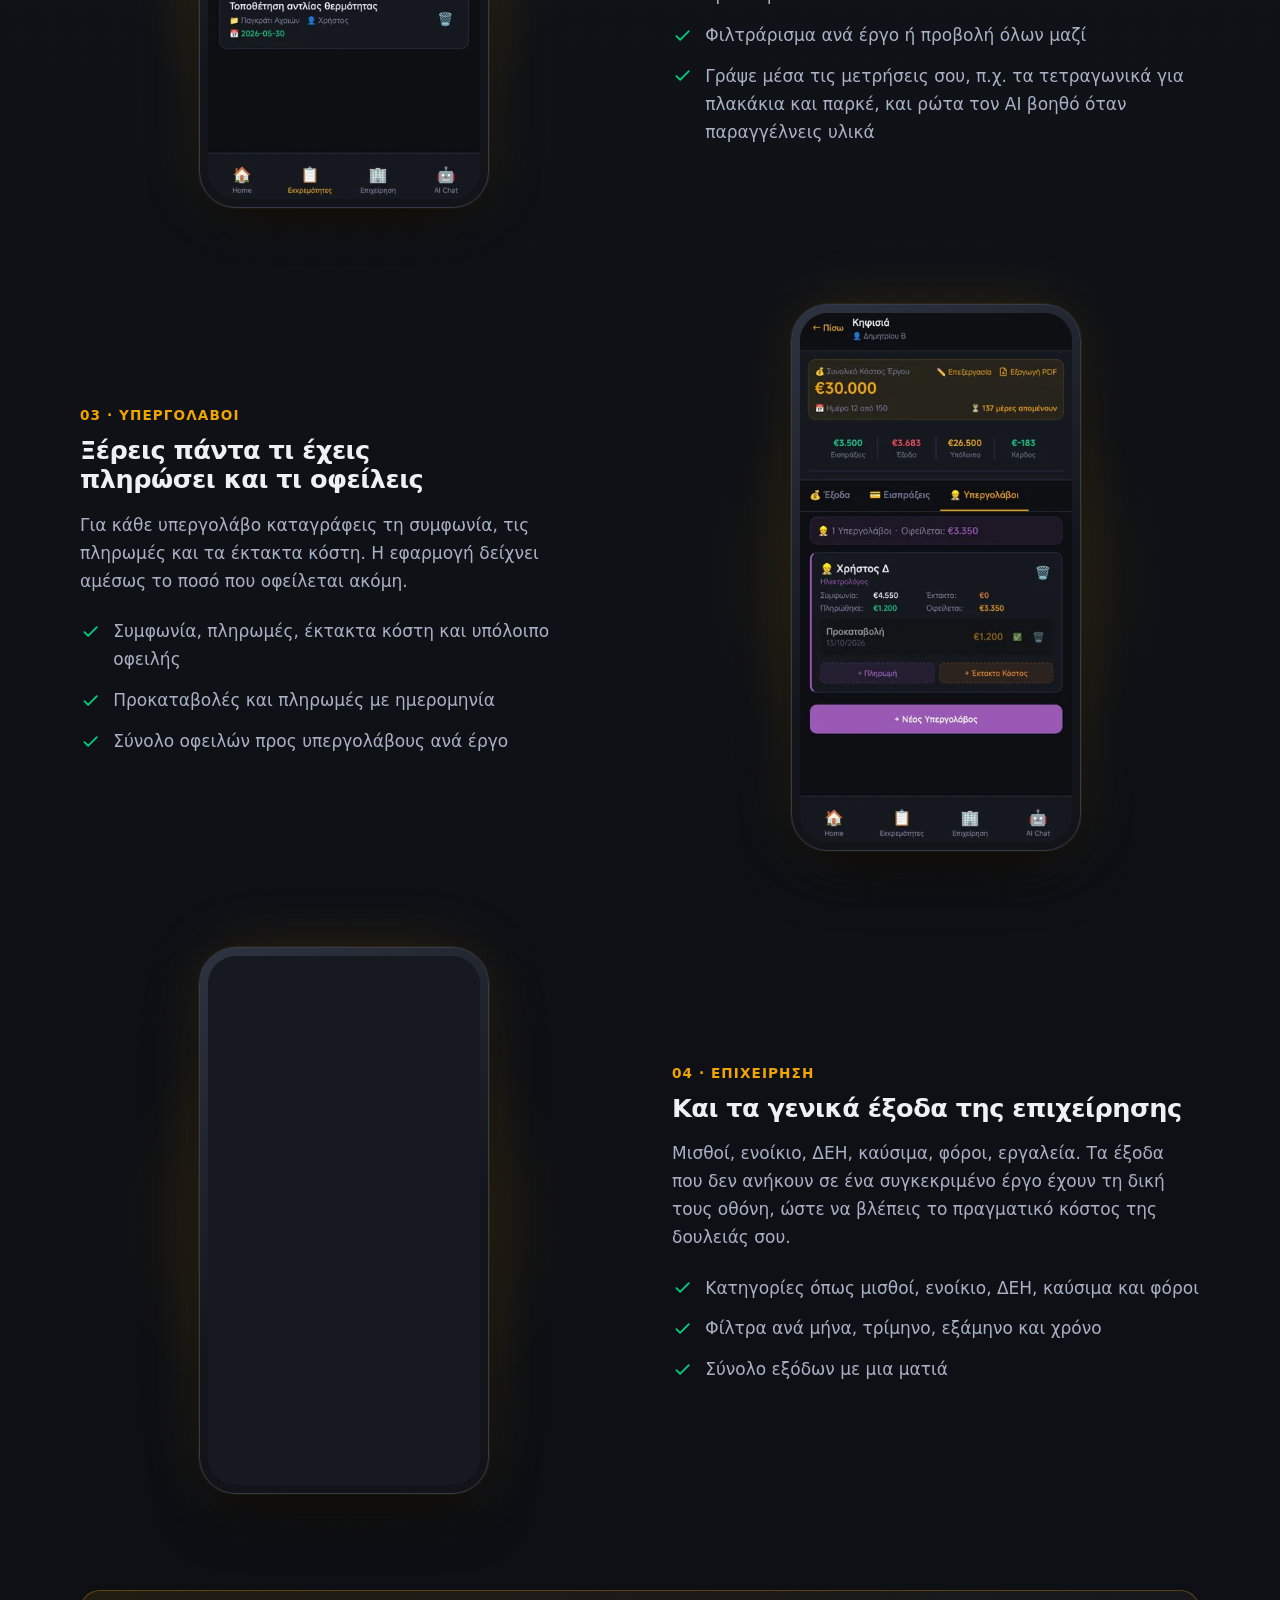
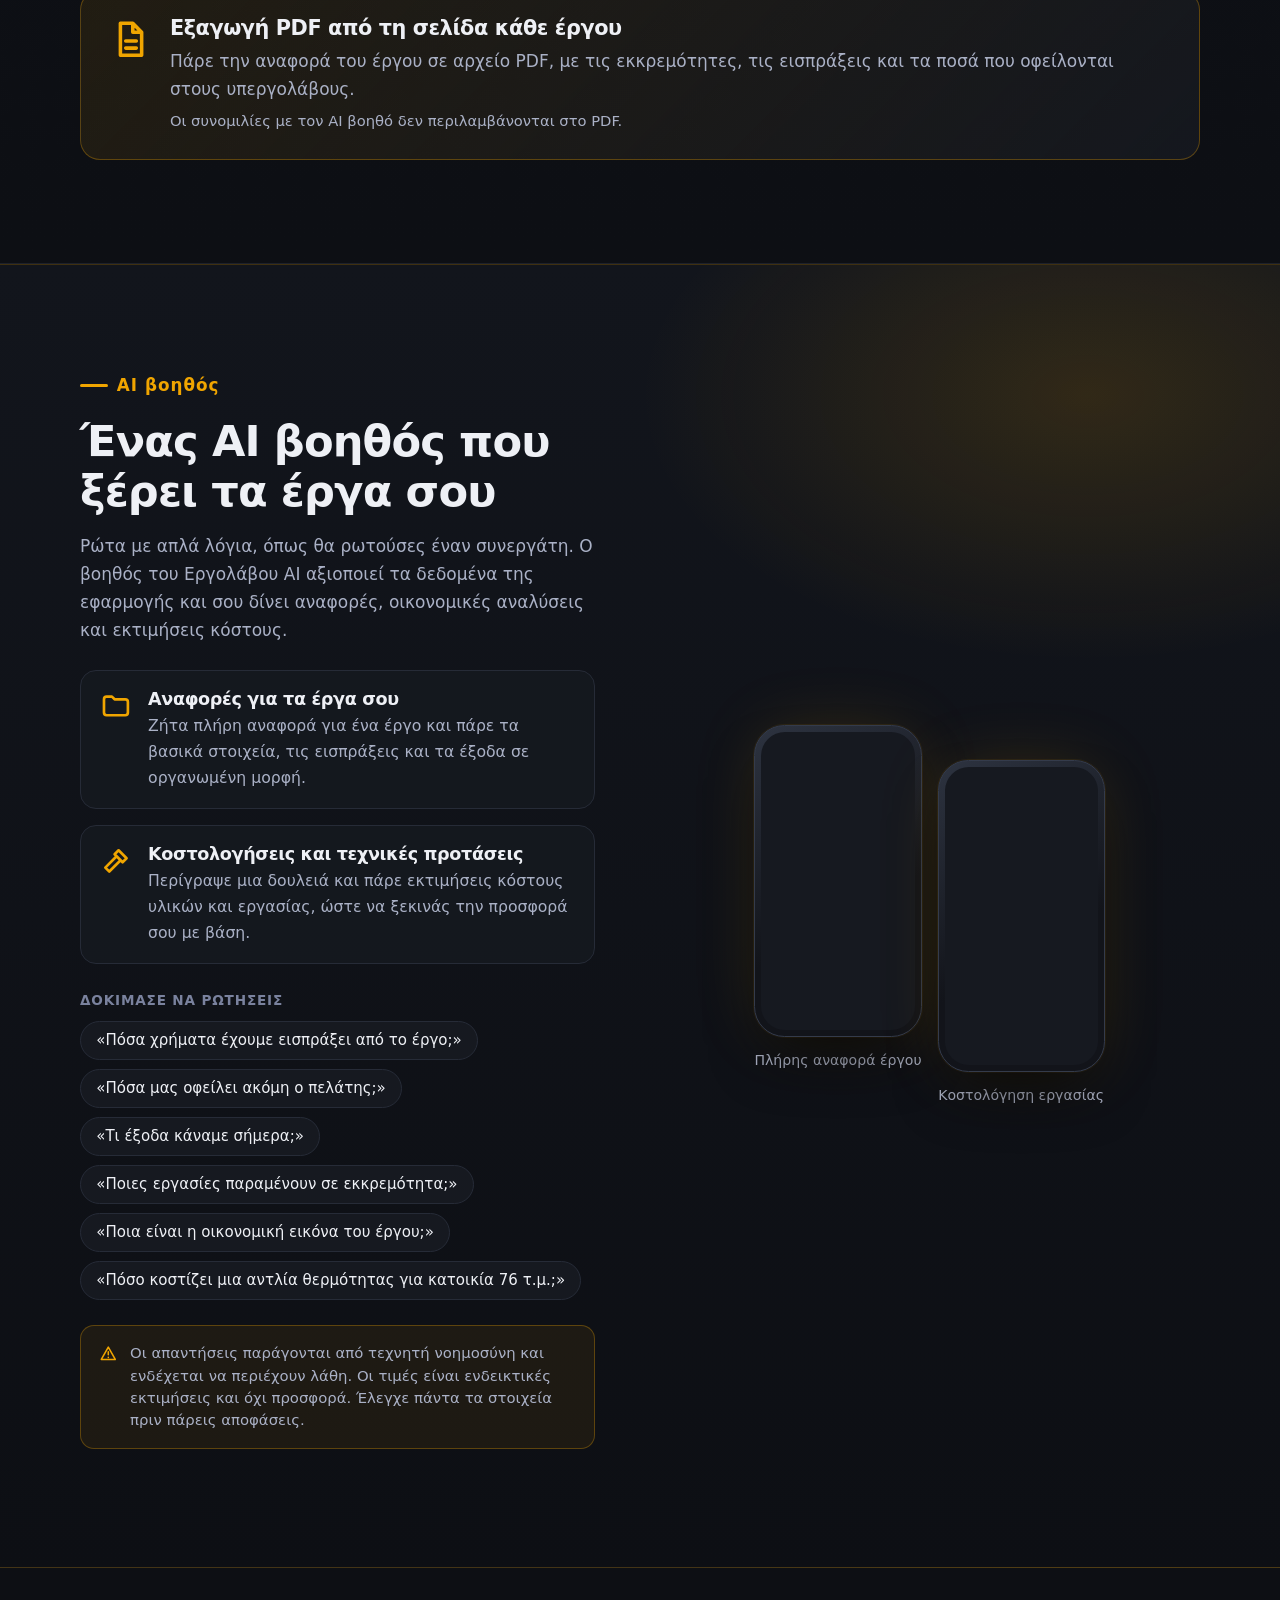
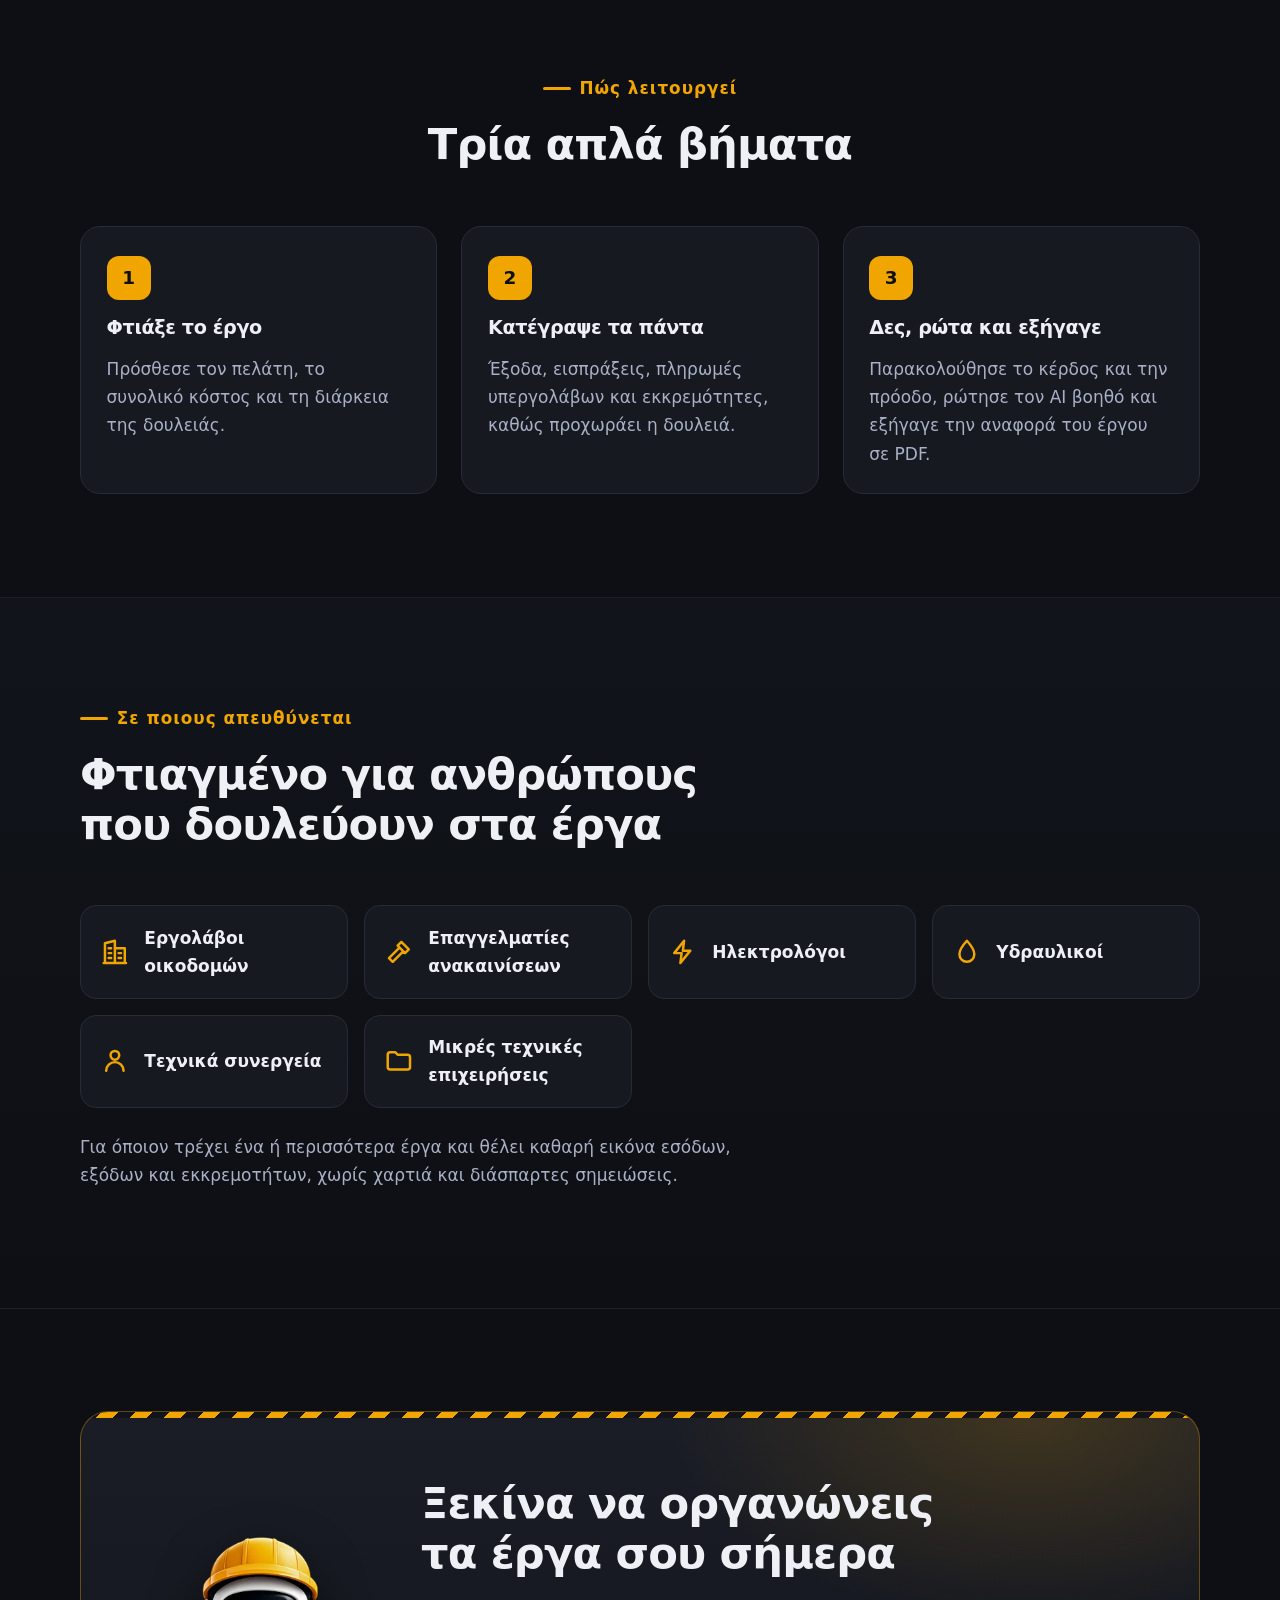
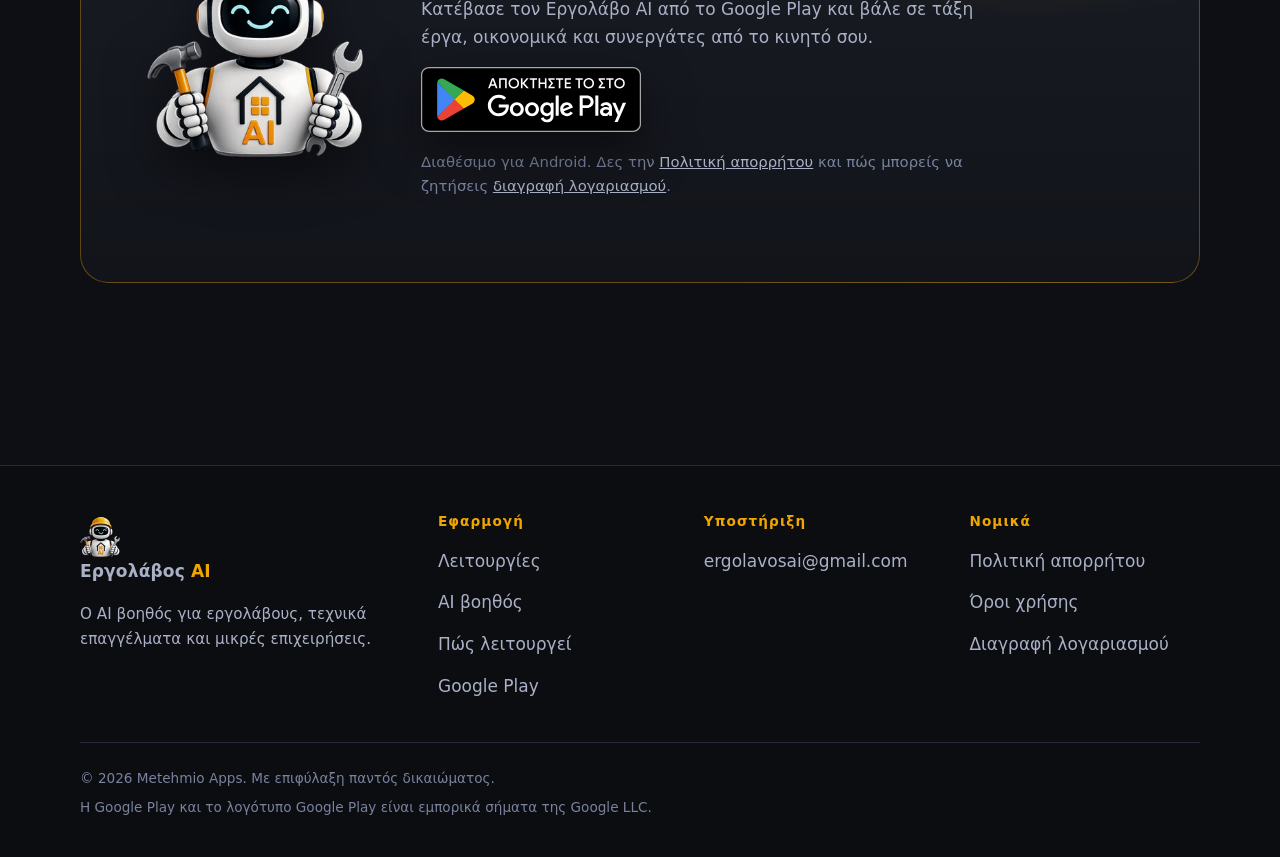
==== commit 94306005: "Update index.html" ====
--- a/index.html
+++ b/index.html
@@ -98,10 +98,7 @@
         <h1 id="hero-title">Εφαρμογή διαχείρισης έργων για εργολάβους, <em>με AI βοηθό.</em></h1>
         <p class="lead">Έργα, πελάτες, εισπράξεις, έξοδα, υπεργολάβοι και εκκρεμότητες — και ένας AI βοηθός που απαντά με βάση τα δικά σου δεδομένα.</p>
         <div class="cta-row">
-          <a class="btn btn-lg" href="https://play.google.com/store/apps/details?id=com.metehmio.ergolabosai&amp;hl=el" target="_blank" rel="noopener noreferrer">
-            <svg class="i" aria-hidden="true"><use href="#i-download"/></svg>
-            Κατέβασε τον Εργολάβο AI στο Google Play
-          </a>
+          <a href="https://play.google.com/store/apps/details?id=com.metehmio.ergolabosai&amp;hl=el" target="_blank" rel="noopener noreferrer"><img src="assets/google-play-badge-el.svg.svg" width="216" height="64" alt="Κατεβάστε το από το Google Play"></a>
           <a class="btn btn-lg btn-ghost" href="#features">Δες τις λειτουργίες</a>
         </div>
         <p class="hero-note">Διαθέσιμο για Android · Ολόκληρη η εφαρμογή στα ελληνικά</p>
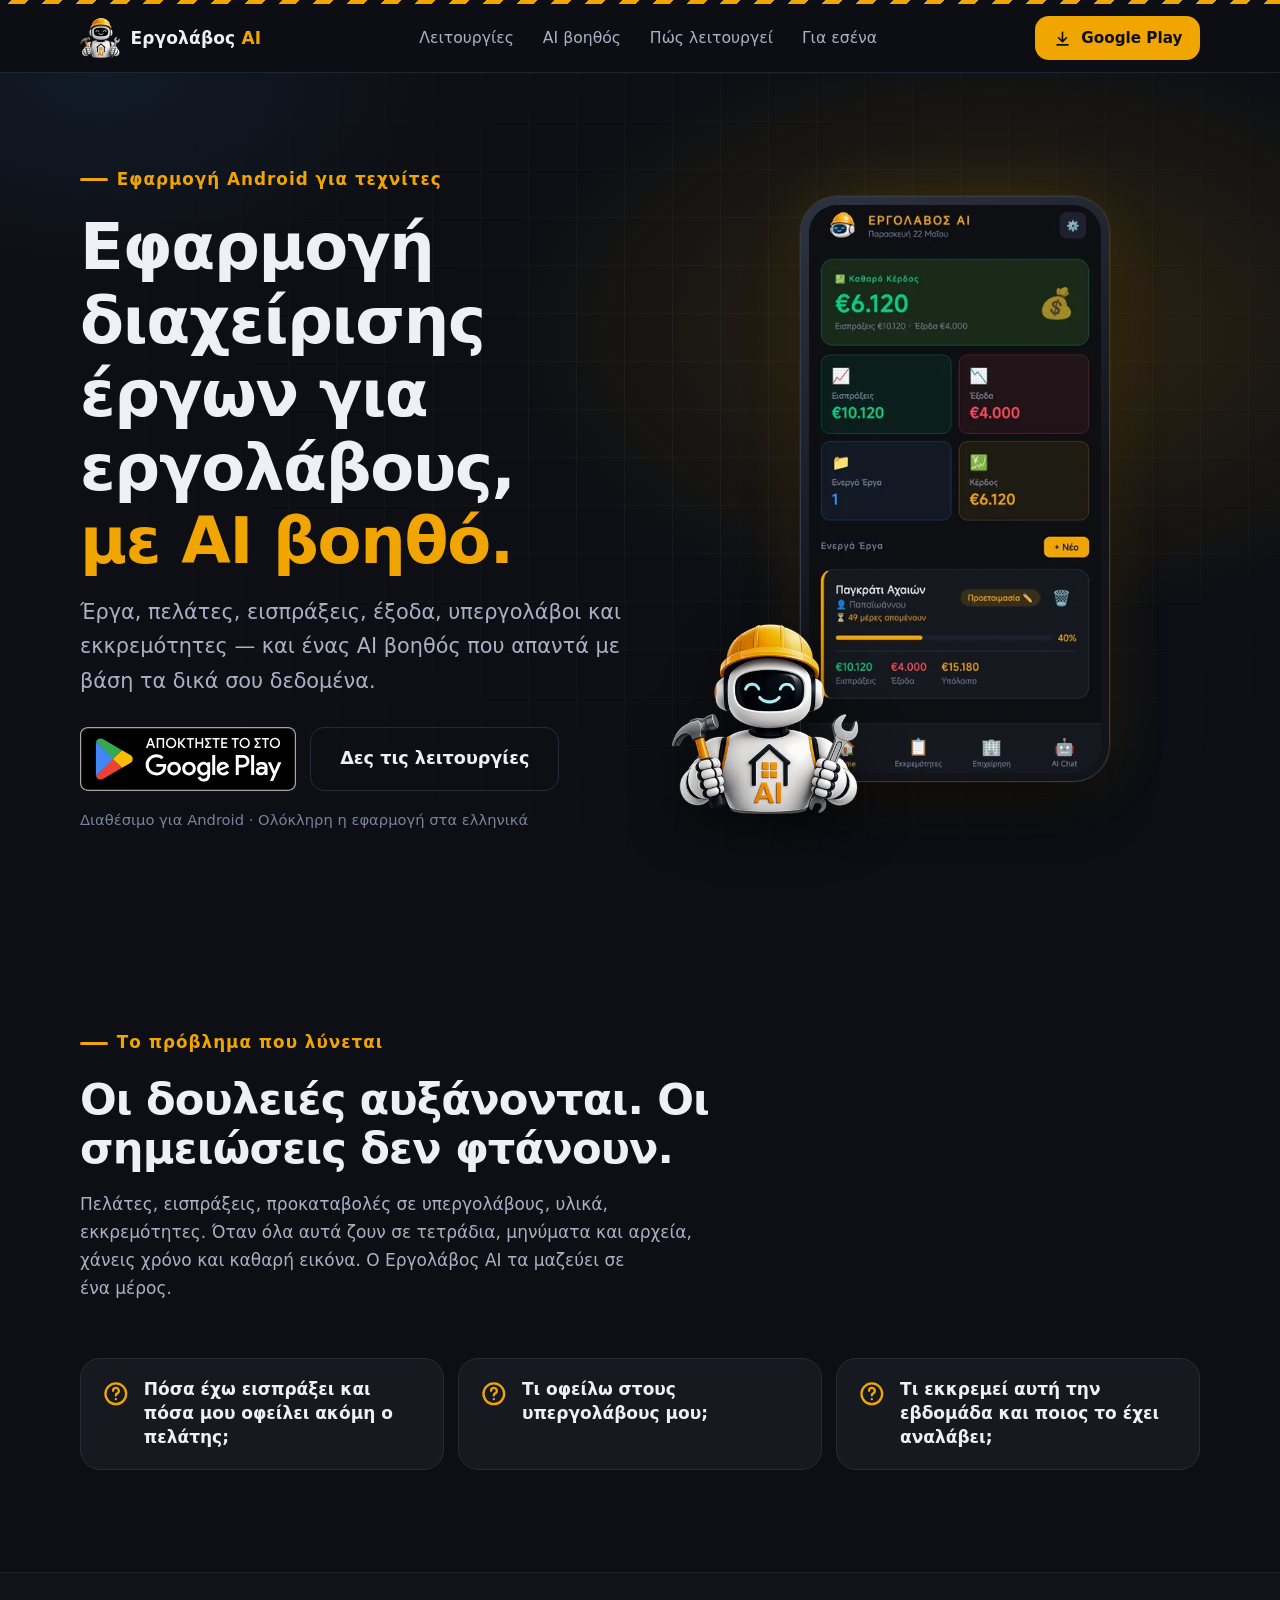
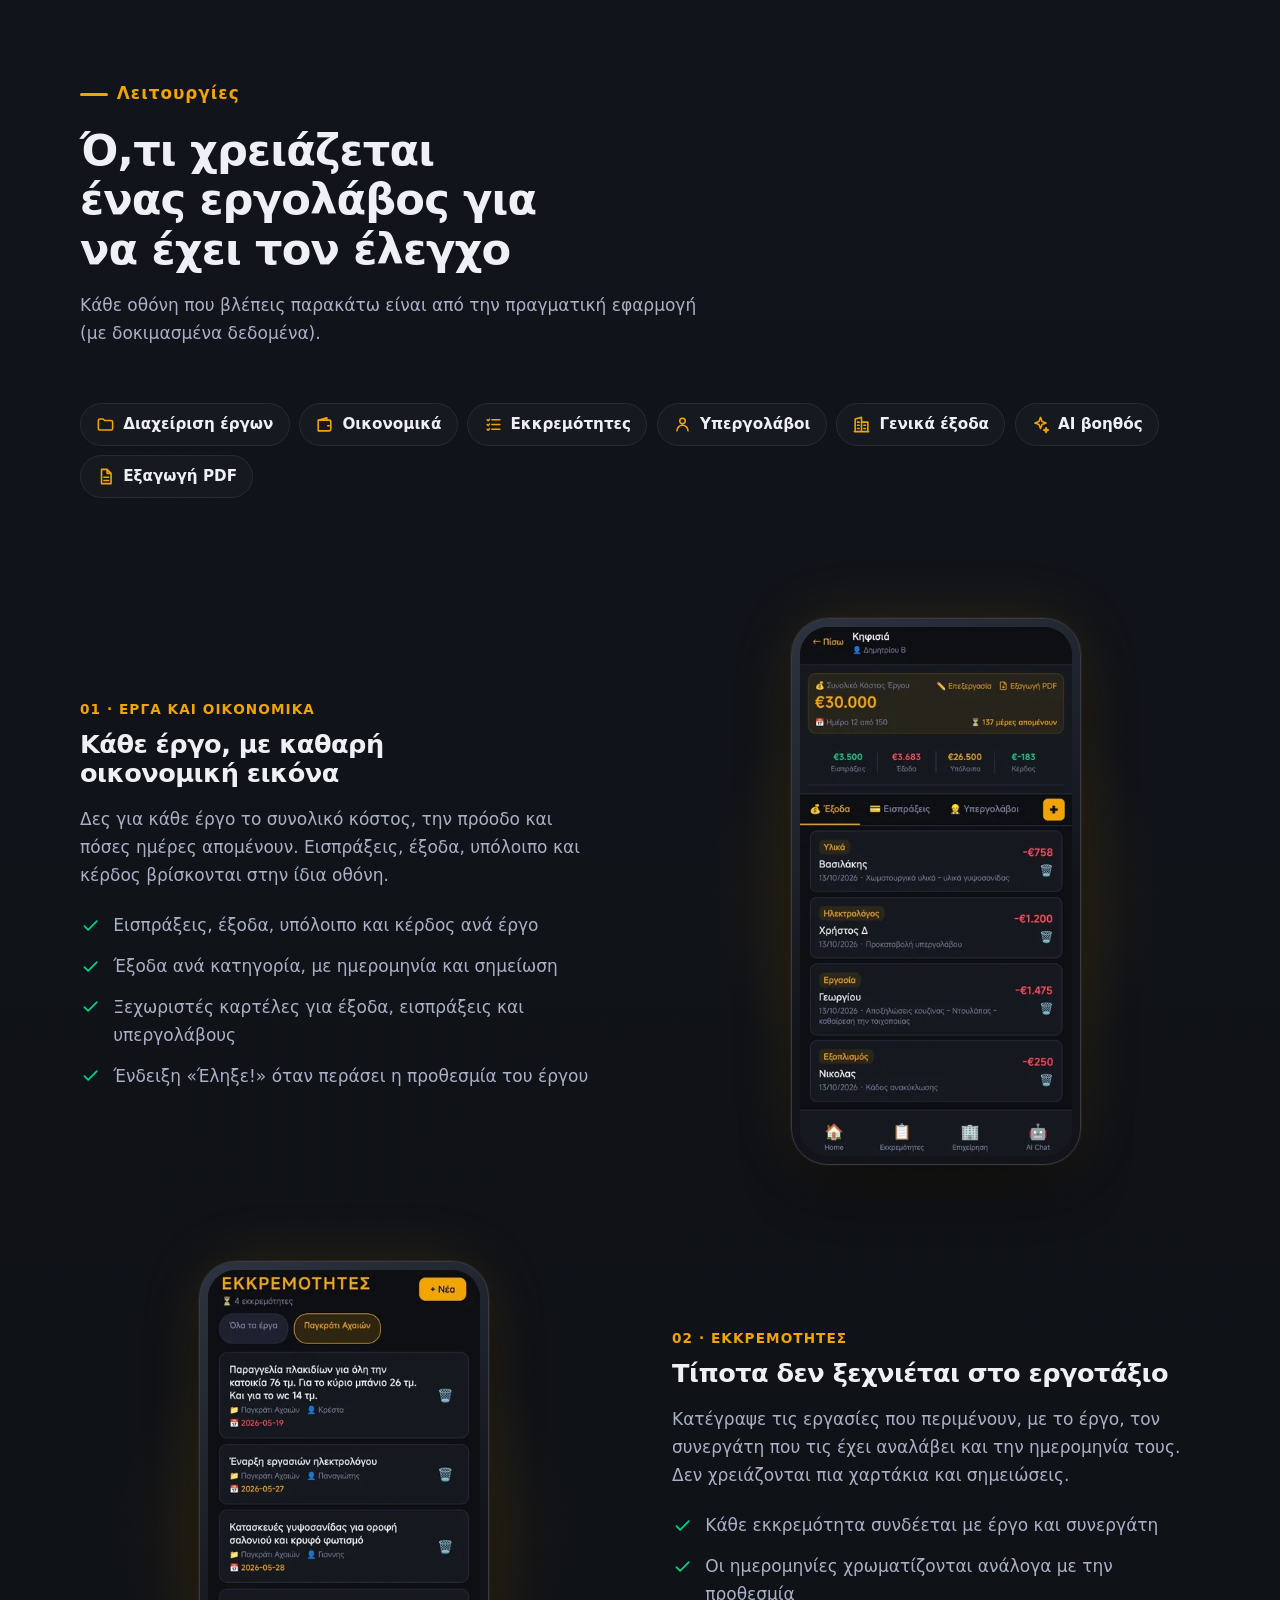
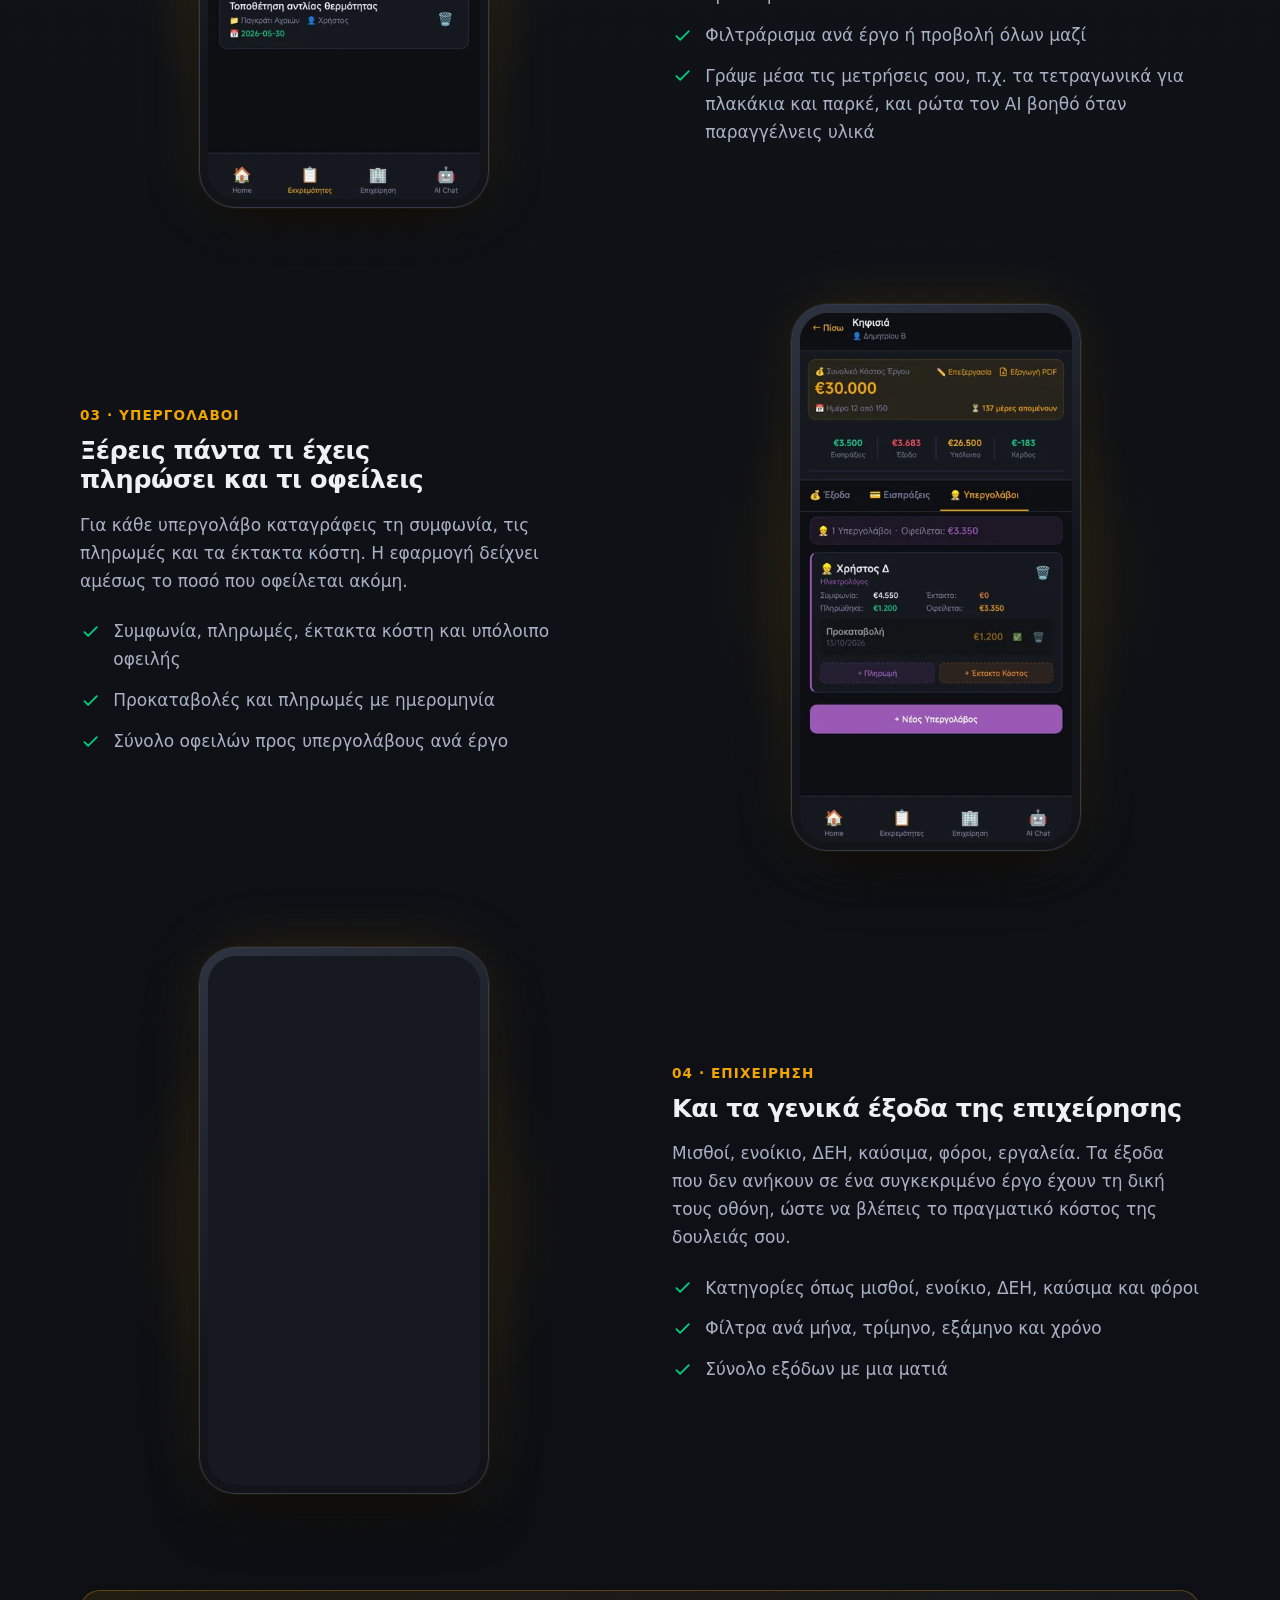
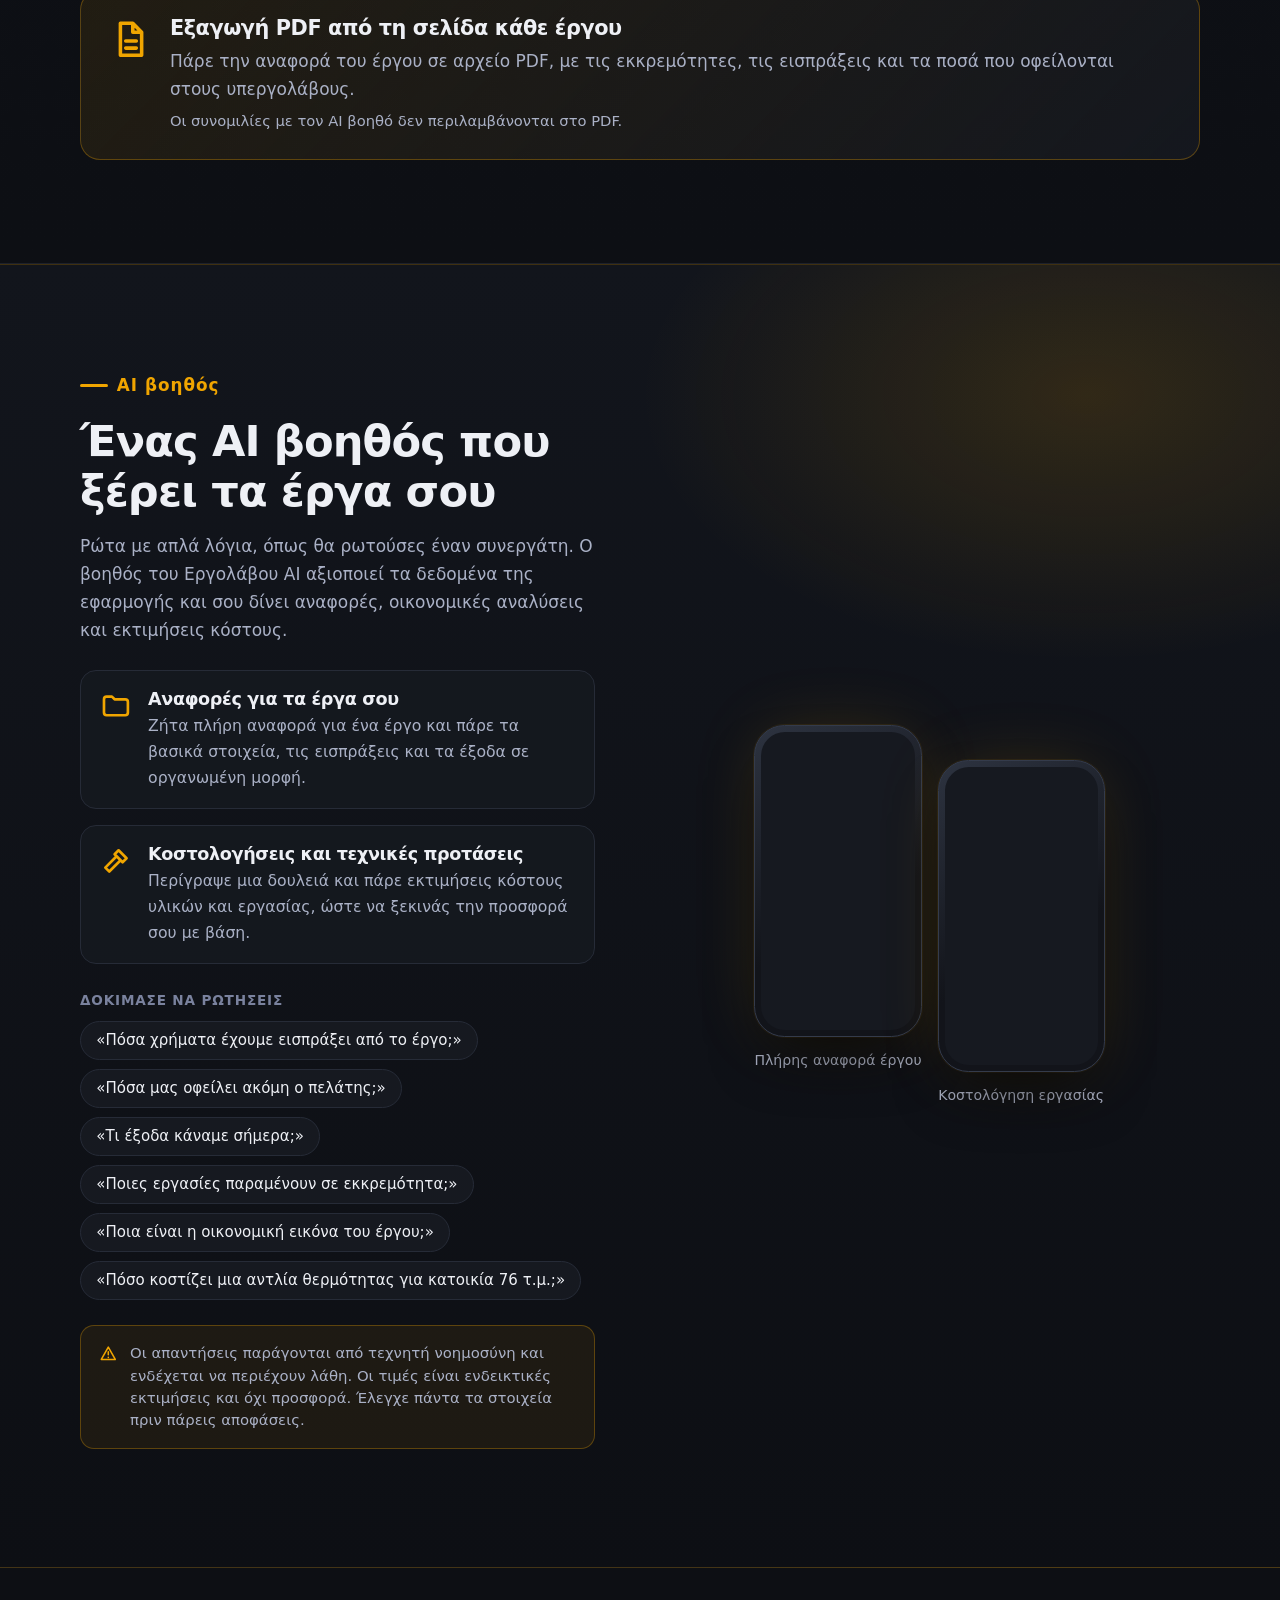
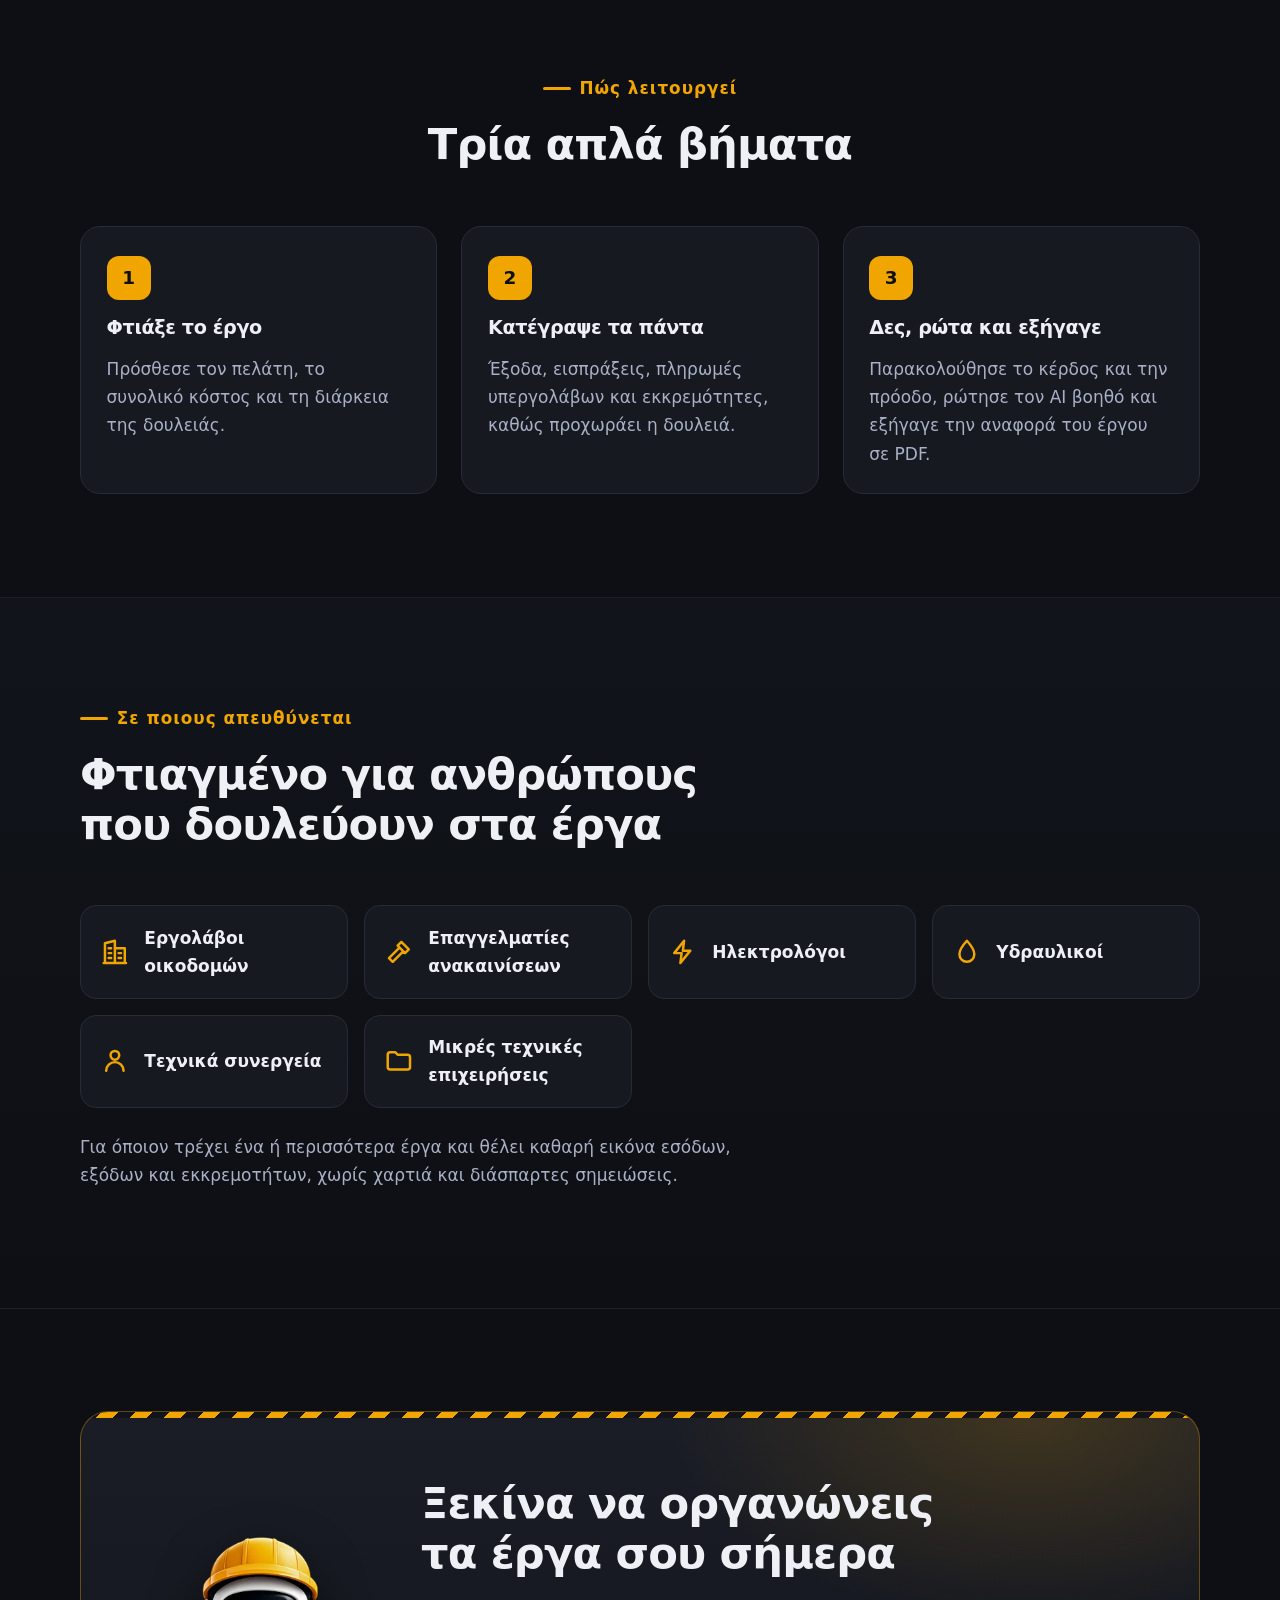
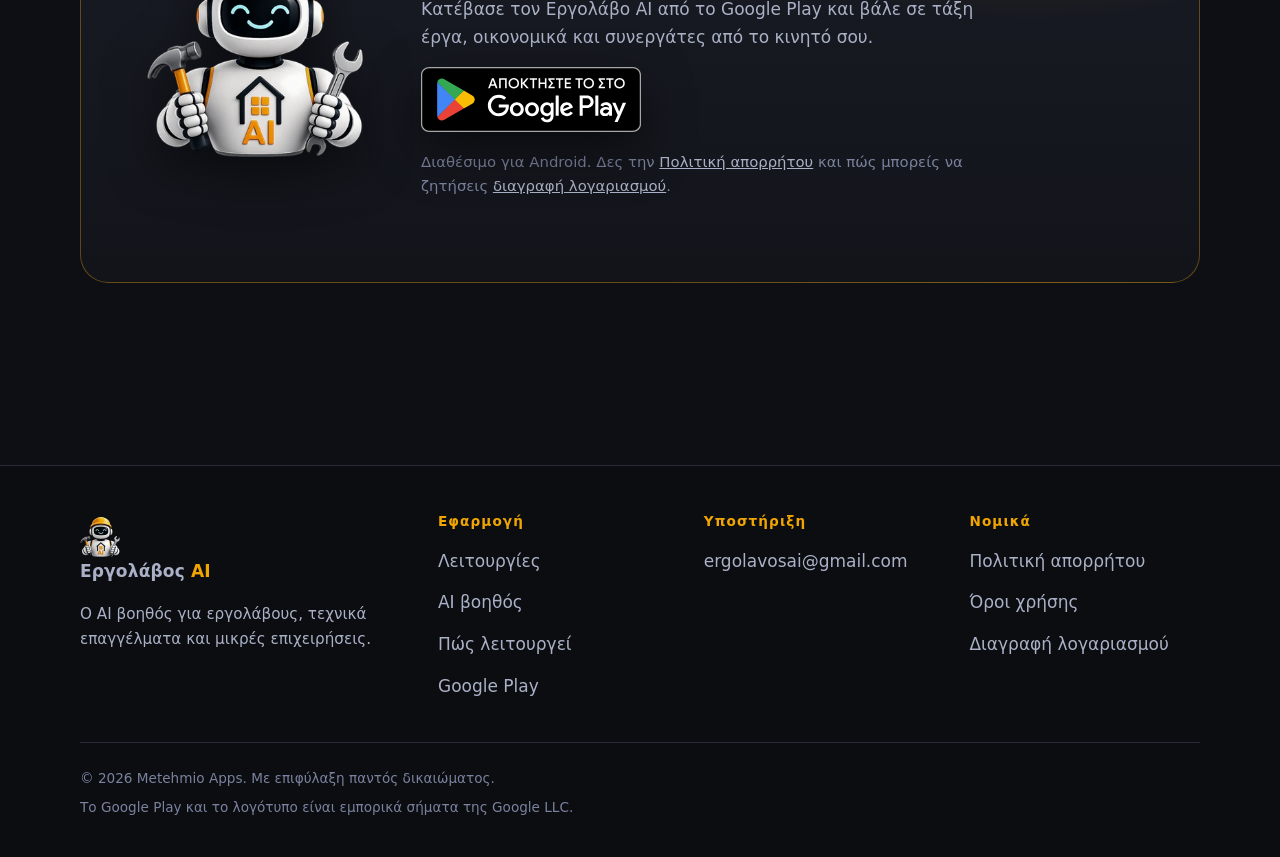
==== commit 6a58004b: "Update index.html" ====
--- a/index.html
+++ b/index.html
@@ -387,7 +387,7 @@
     </div>
     <div class="legal">
       <p>© 2026 Metehmio Apps. Με επιφύλαξη παντός δικαιώματος.</p>
-      <p>Η Google Play και το λογότυπο Google Play είναι εμπορικά σήματα της Google LLC.</p>
+      <p>Το Google Play και το λογότυπο είναι εμπορικά σήματα της Google LLC.</p>
     </div>
   </div>
 </footer>
--- a/styles.css
+++ b/styles.css
@@ -139,7 +139,6 @@
 .lead { font-size: clamp(1.1rem, 2.4vw, 1.3rem); max-width: 34em; color: var(--soft); }
 .cta-row { display: flex; flex-wrap: wrap; gap: .9rem; margin-top: 1.8rem; }
 .hero-note { margin: 1.1rem 0 0; font-size: .92rem; color: var(--muted); }
-@media (max-width: 559px) { .cta-row .btn { width: 100%; } }
 
 .hero-visual { position: relative; display: grid; place-items: center; padding: 1rem 0 2rem; }
 .hero-visual .phone { width: min(74vw, 310px); }
